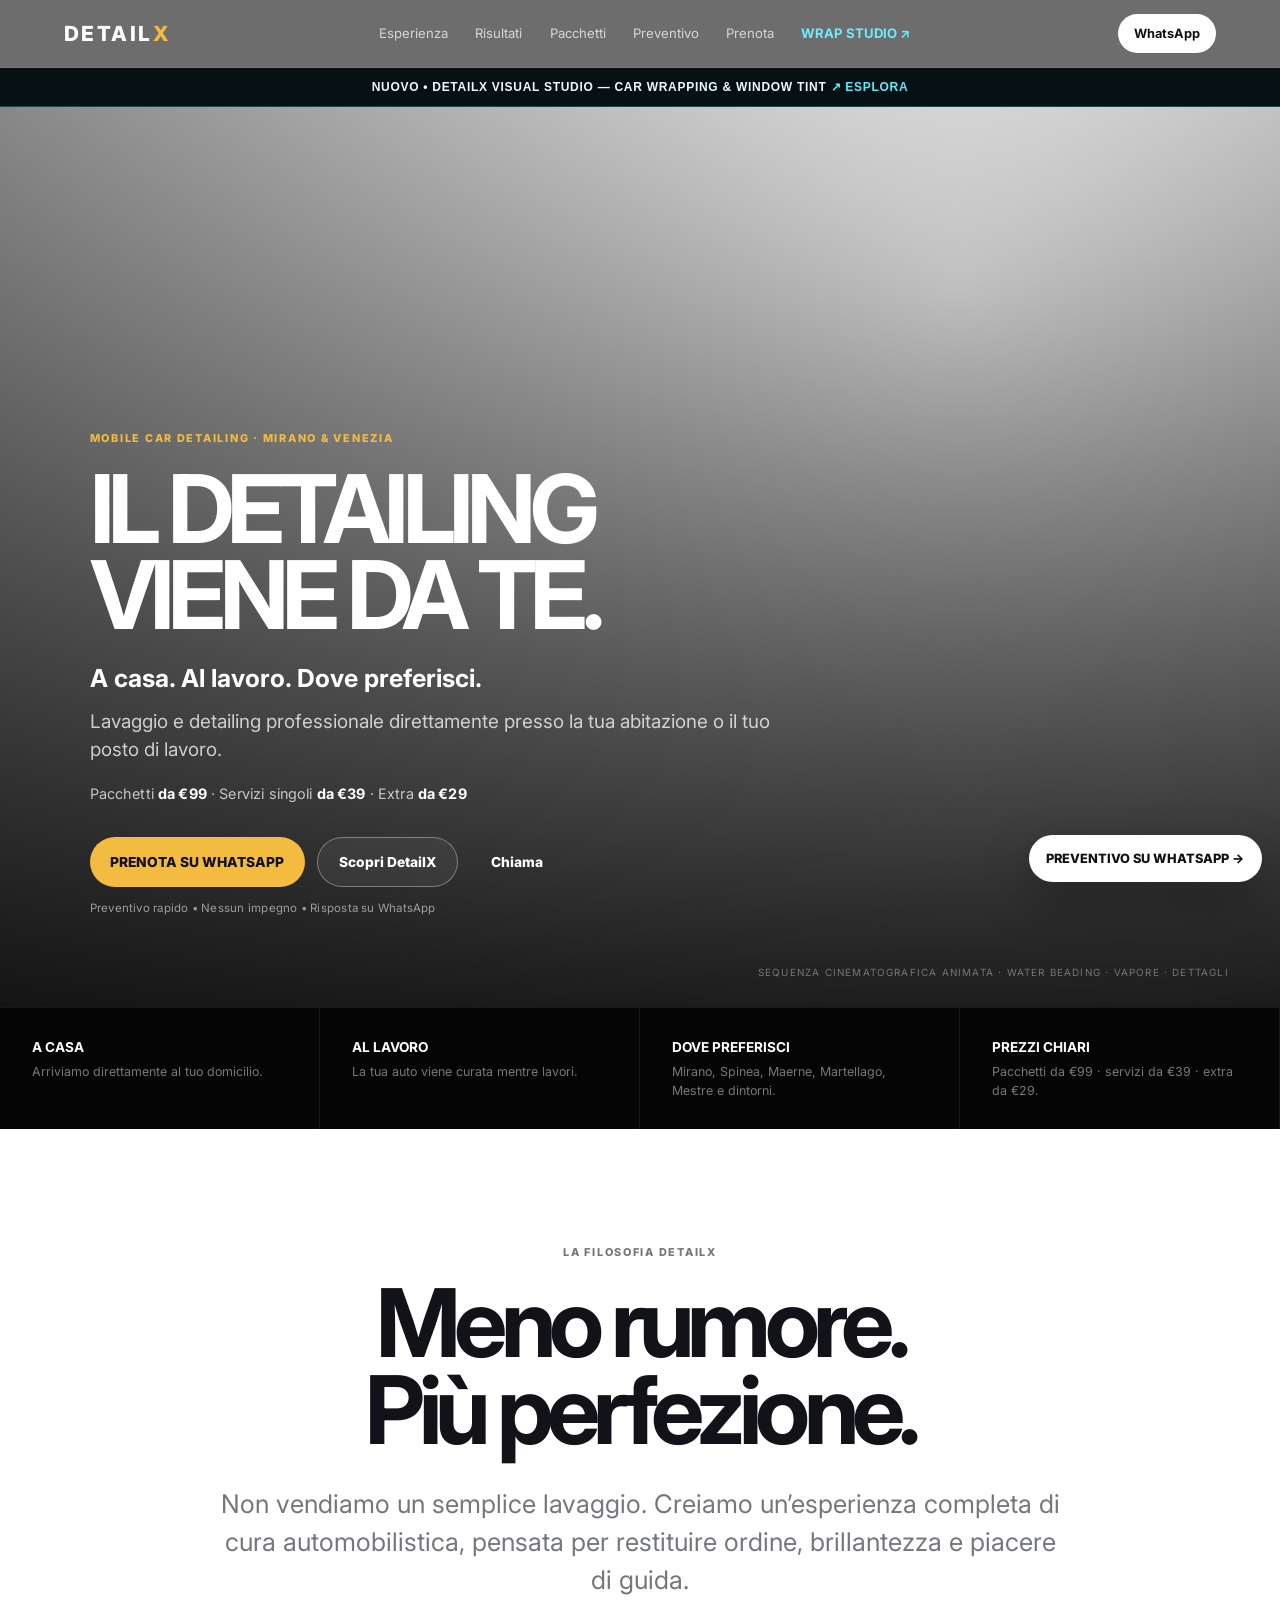
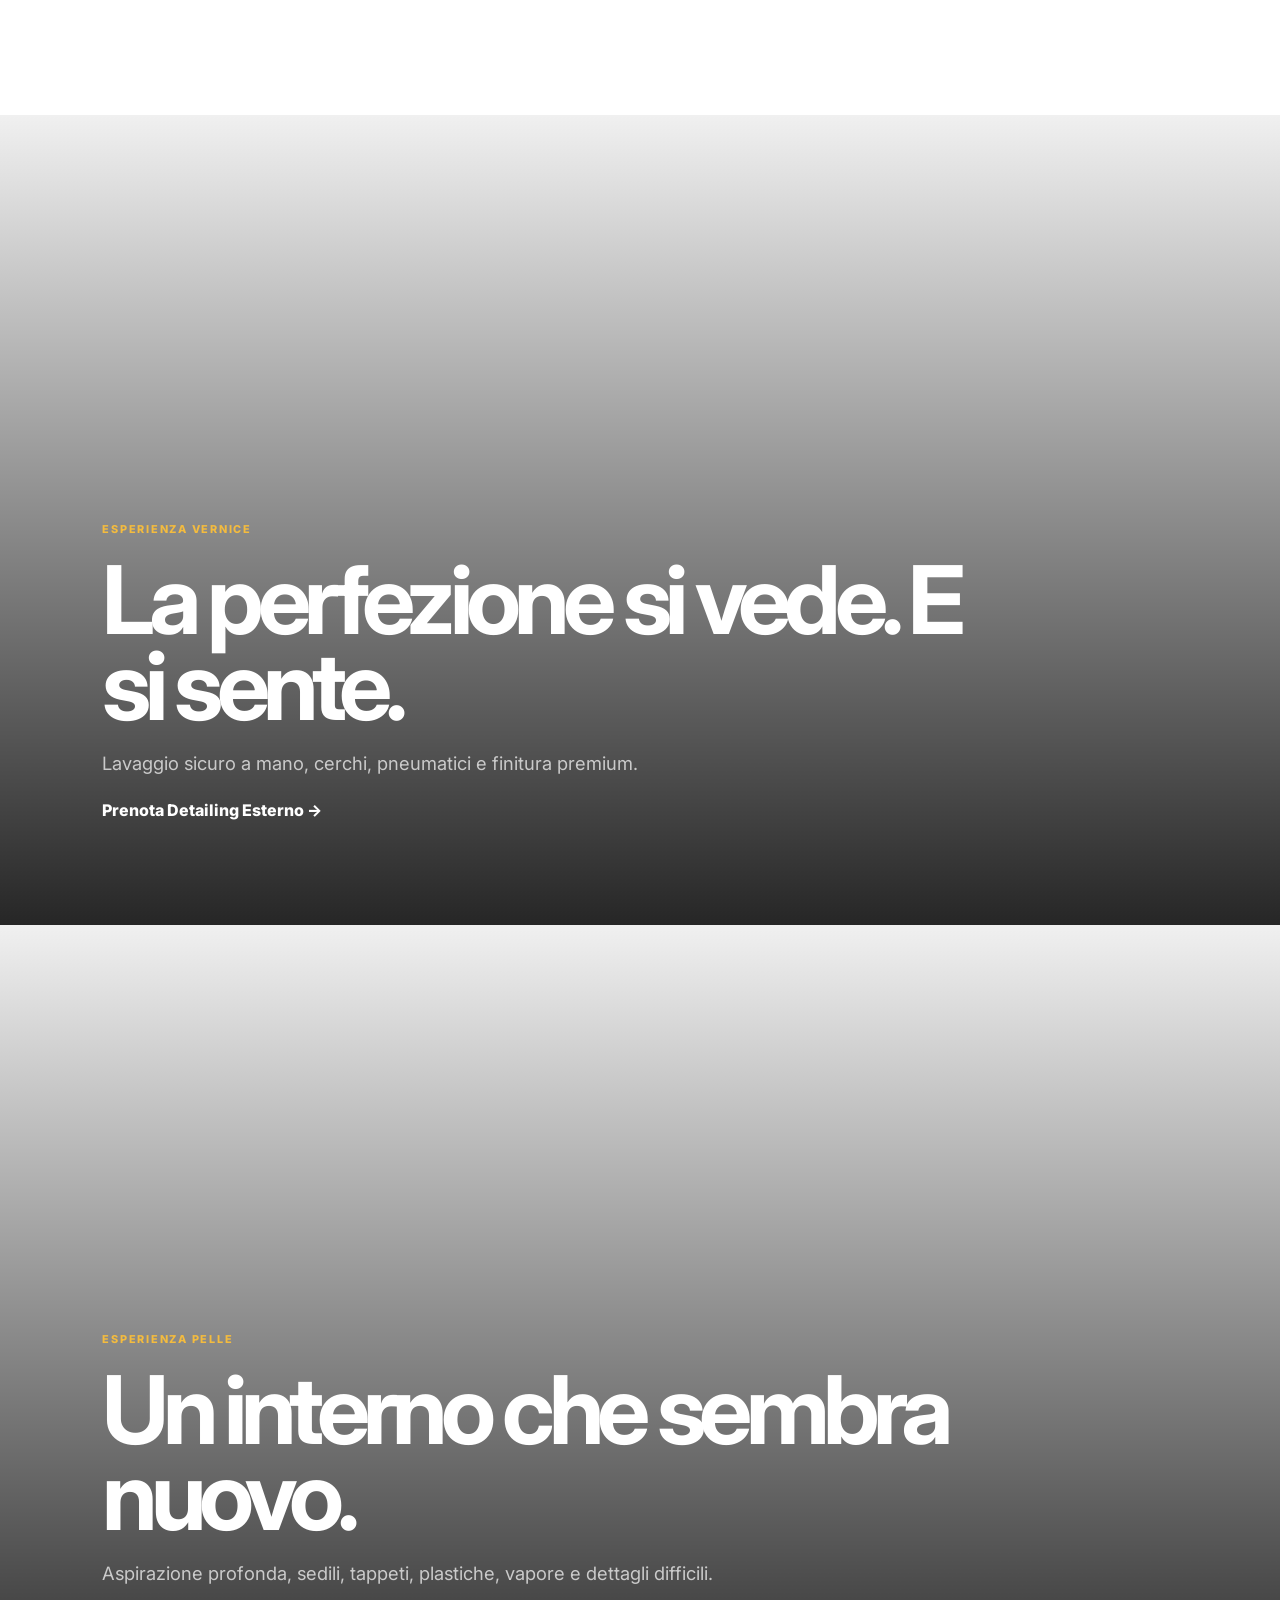
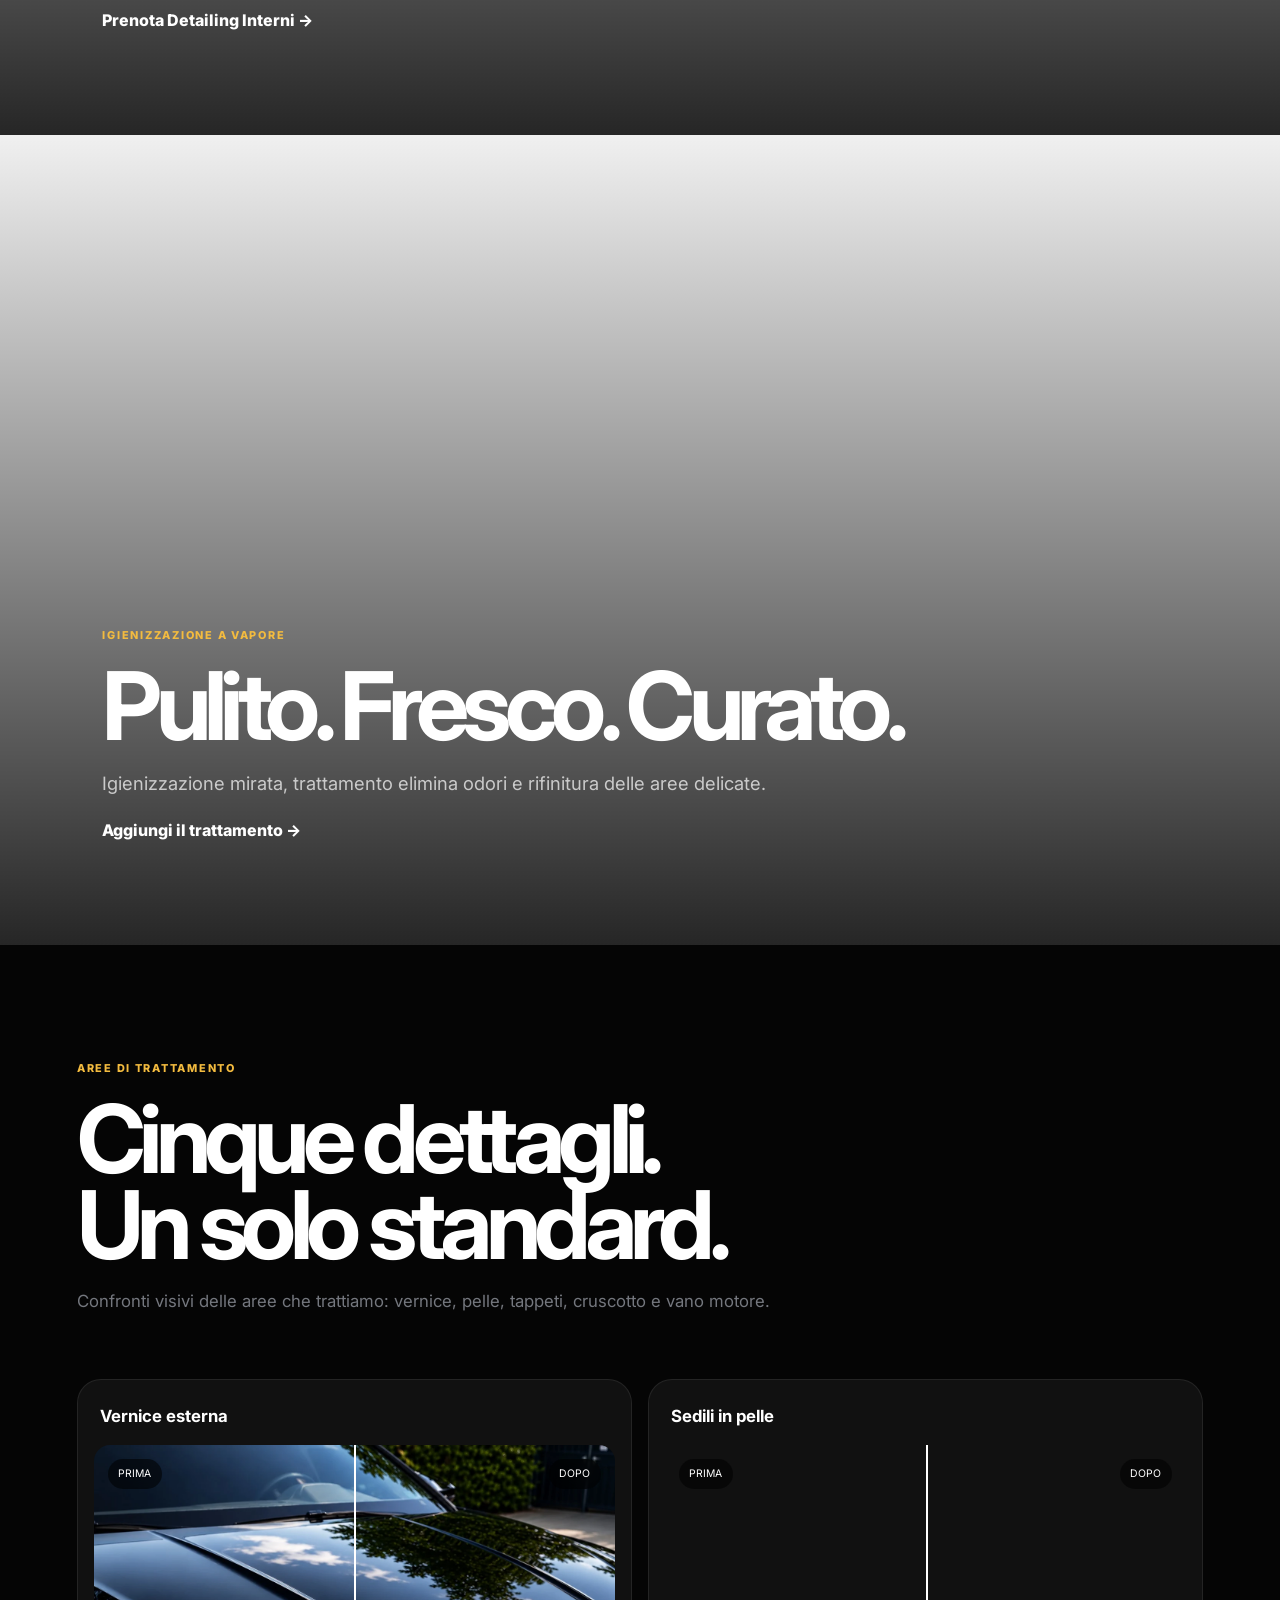
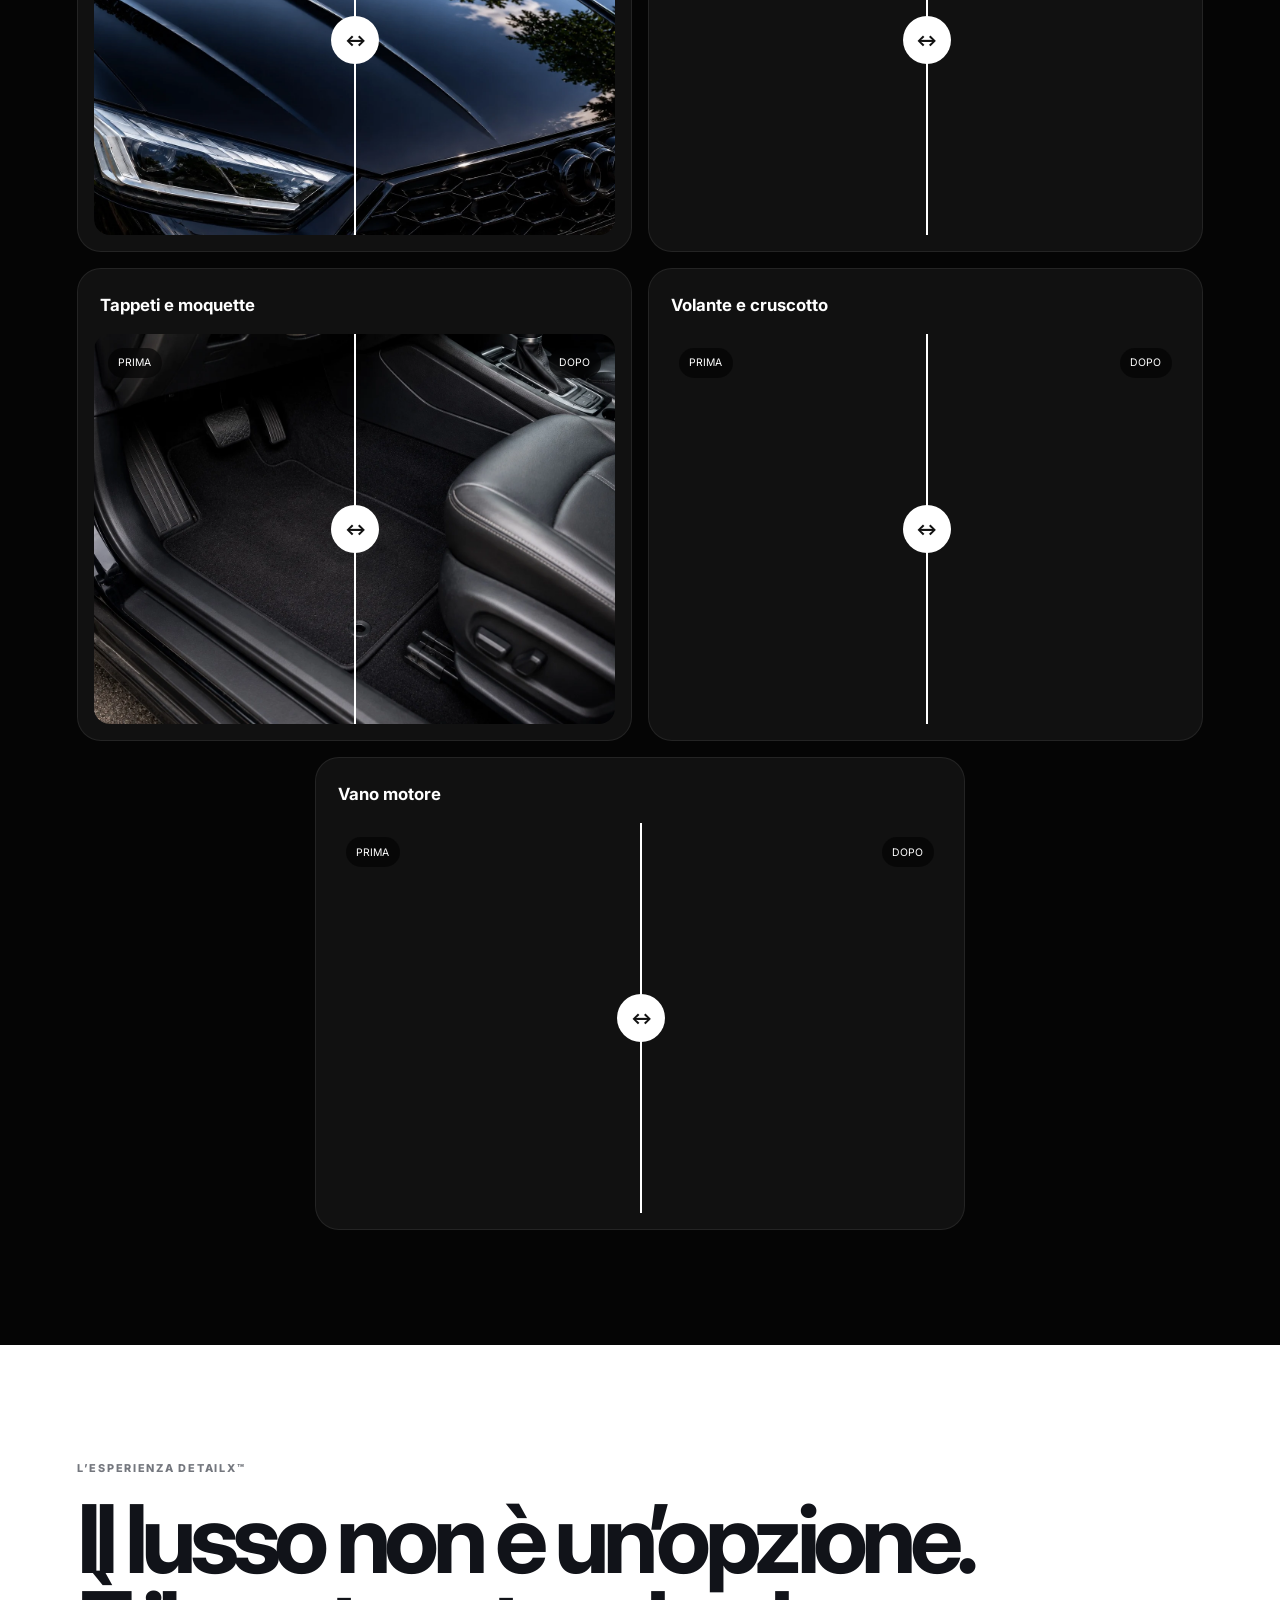
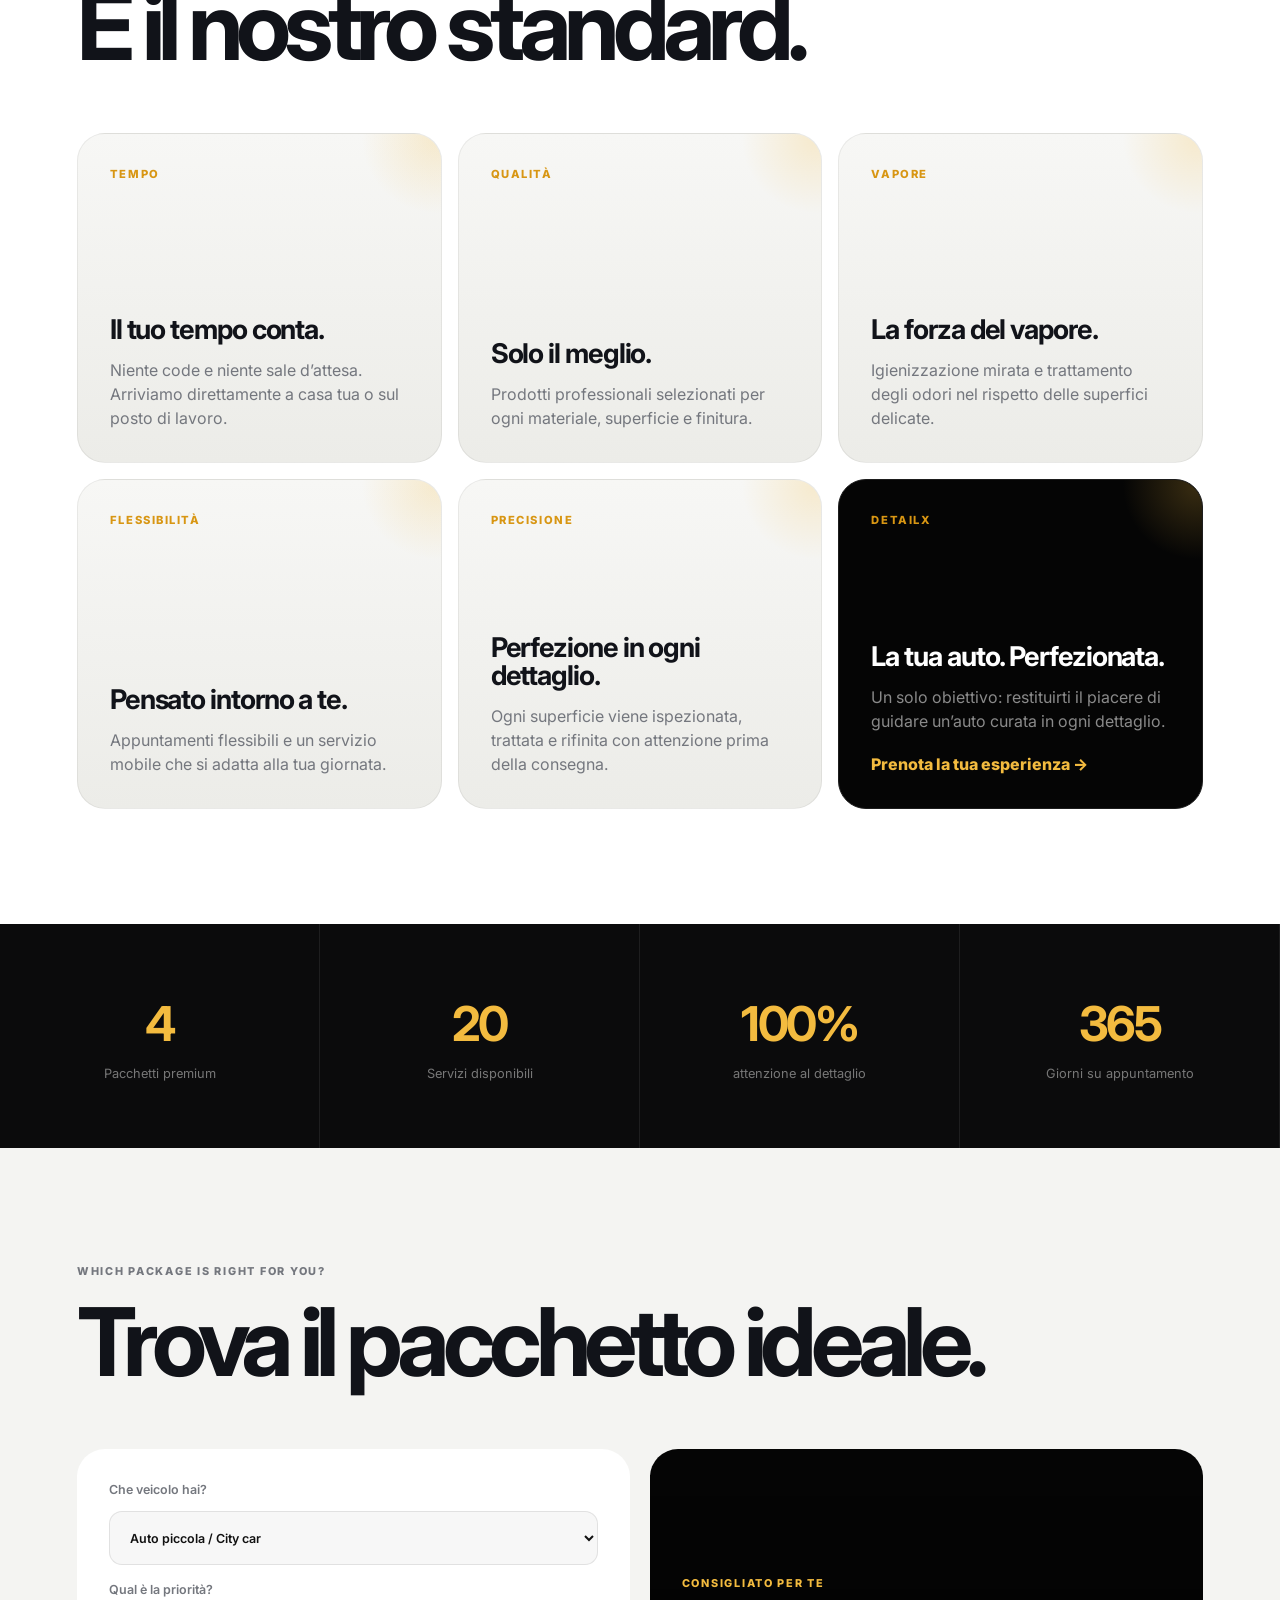
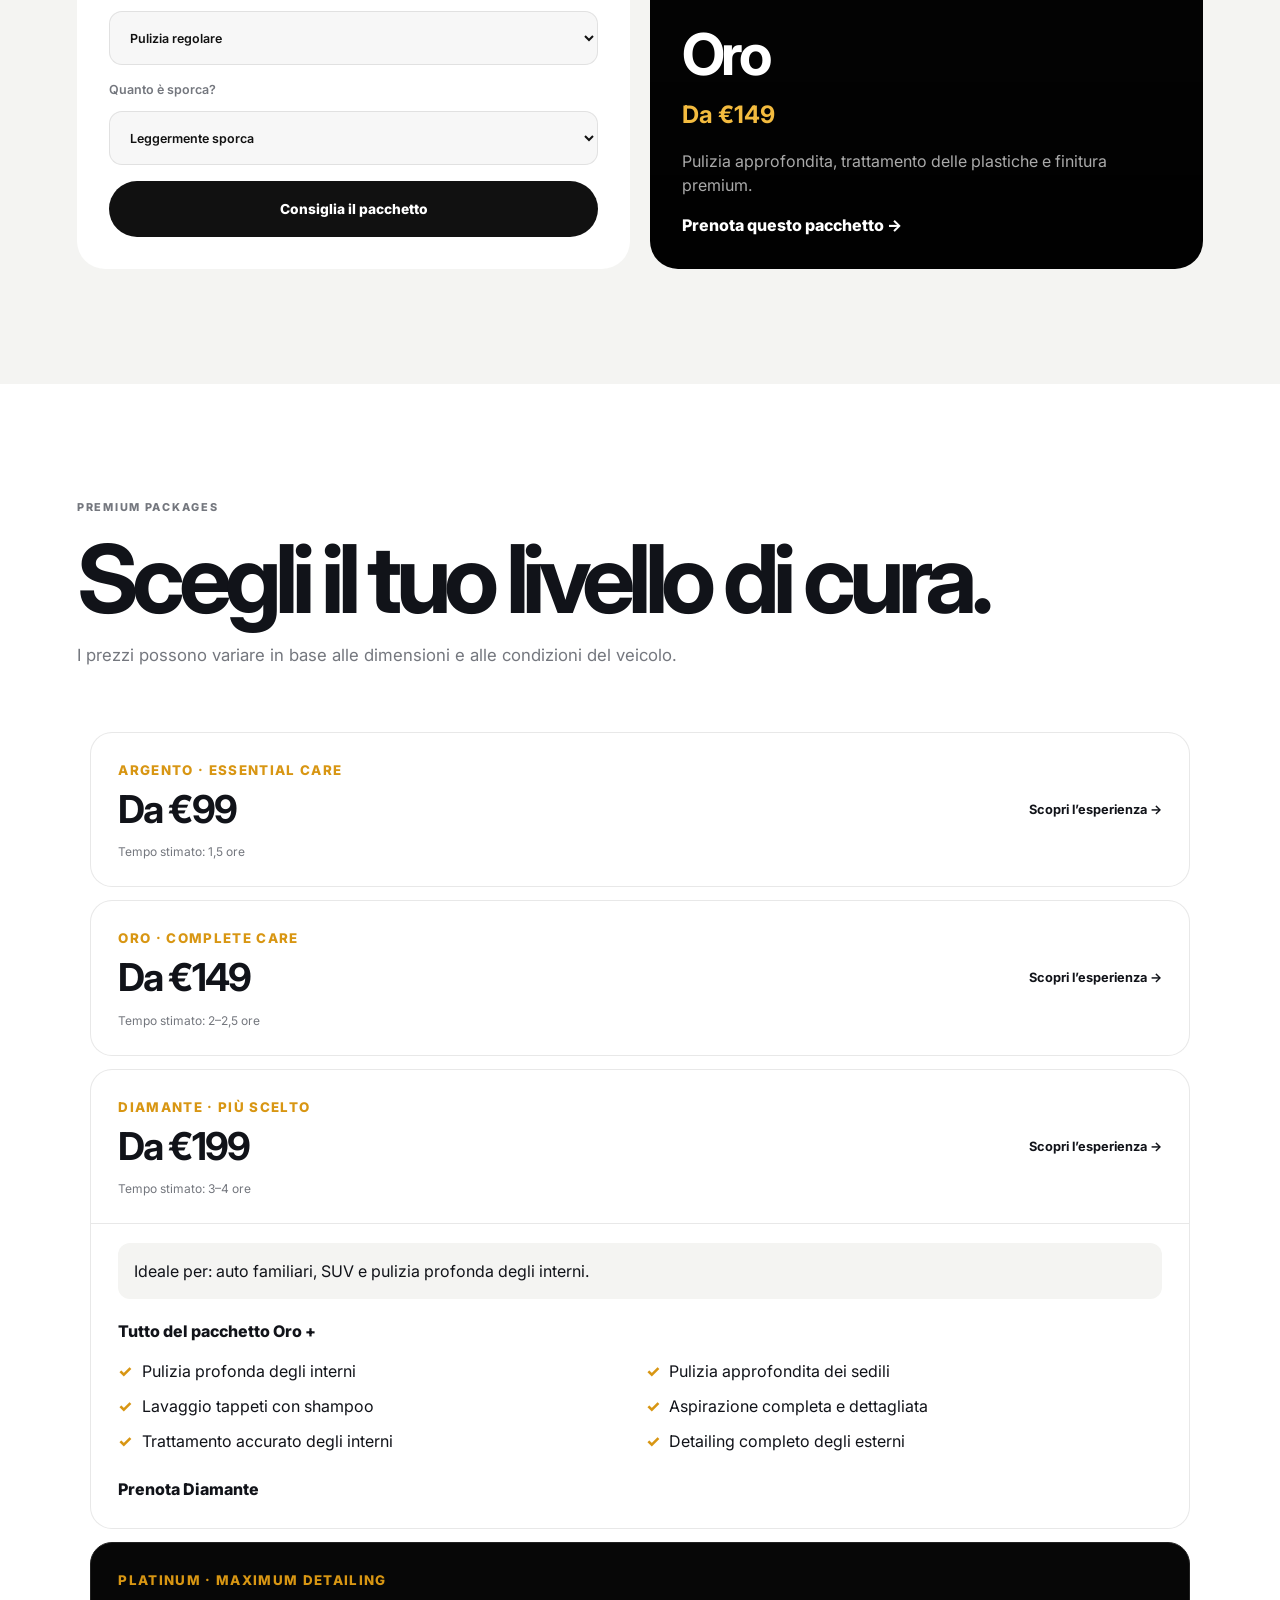
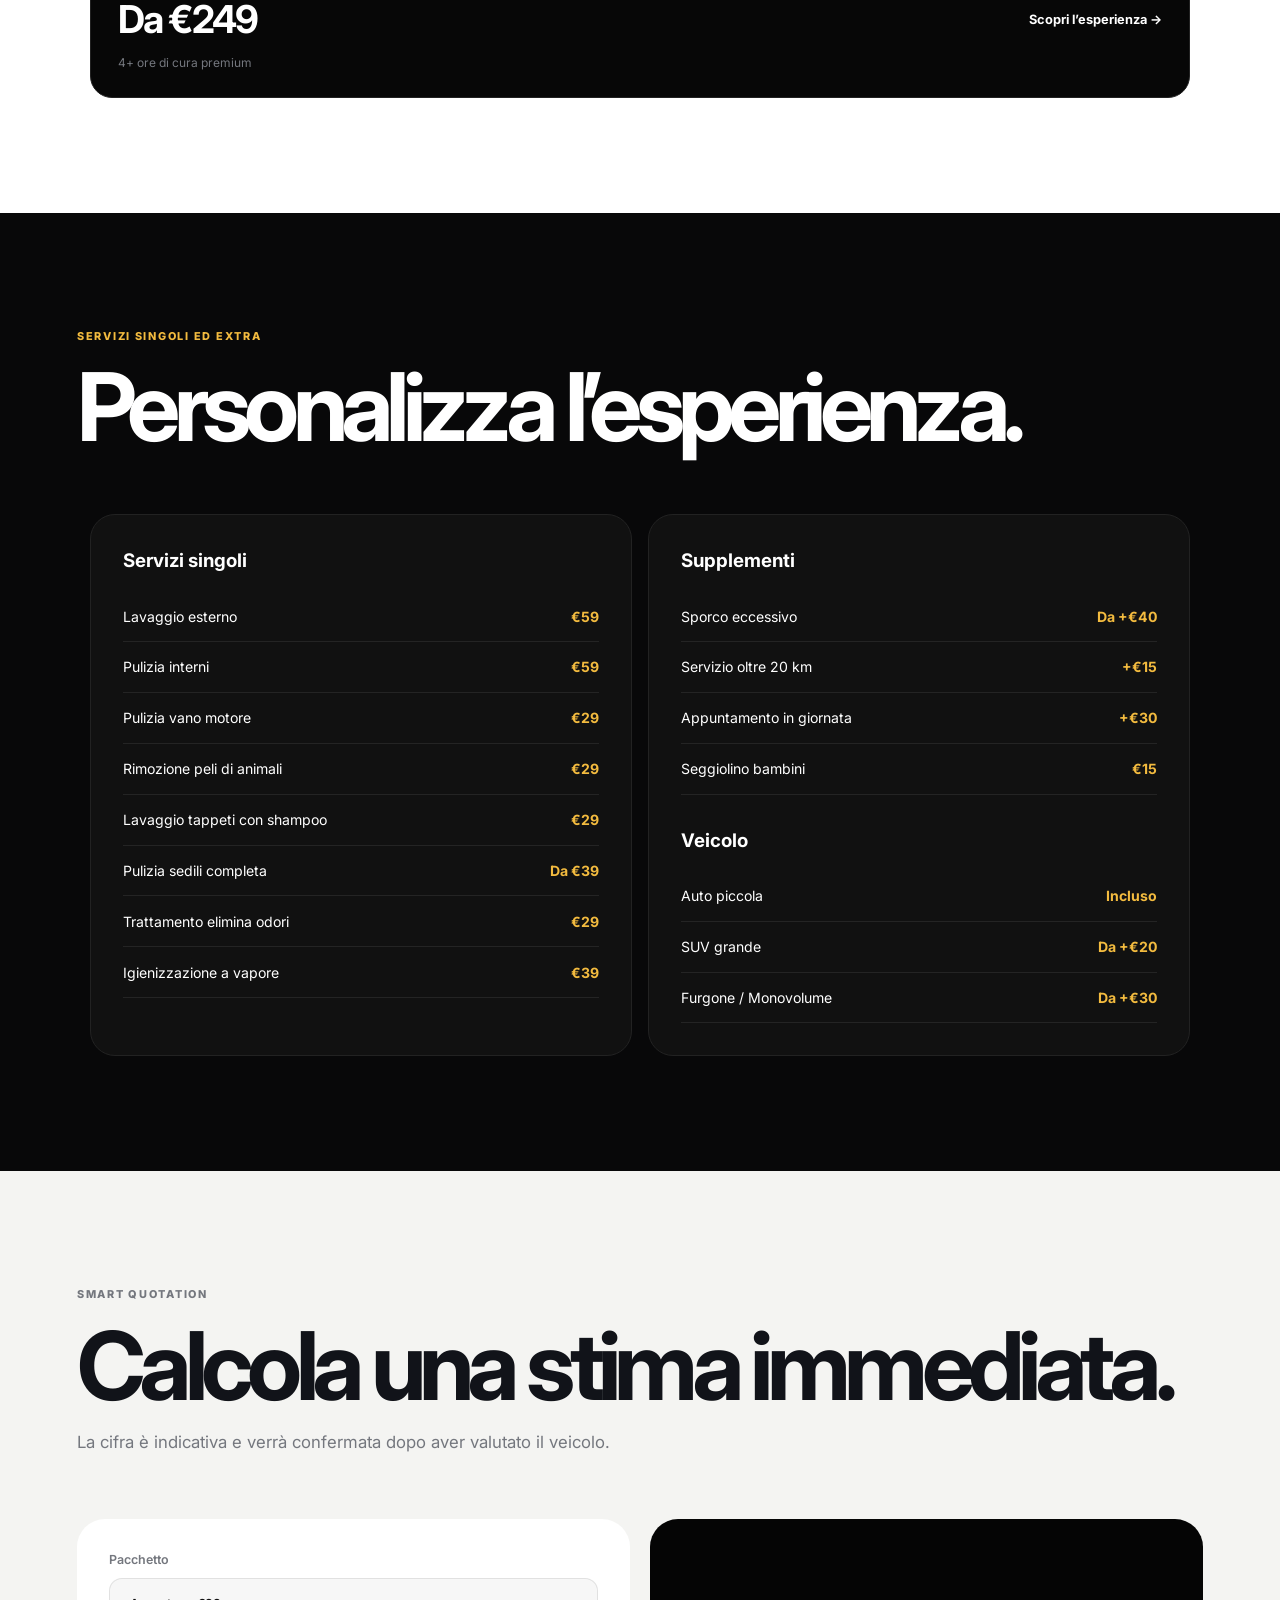
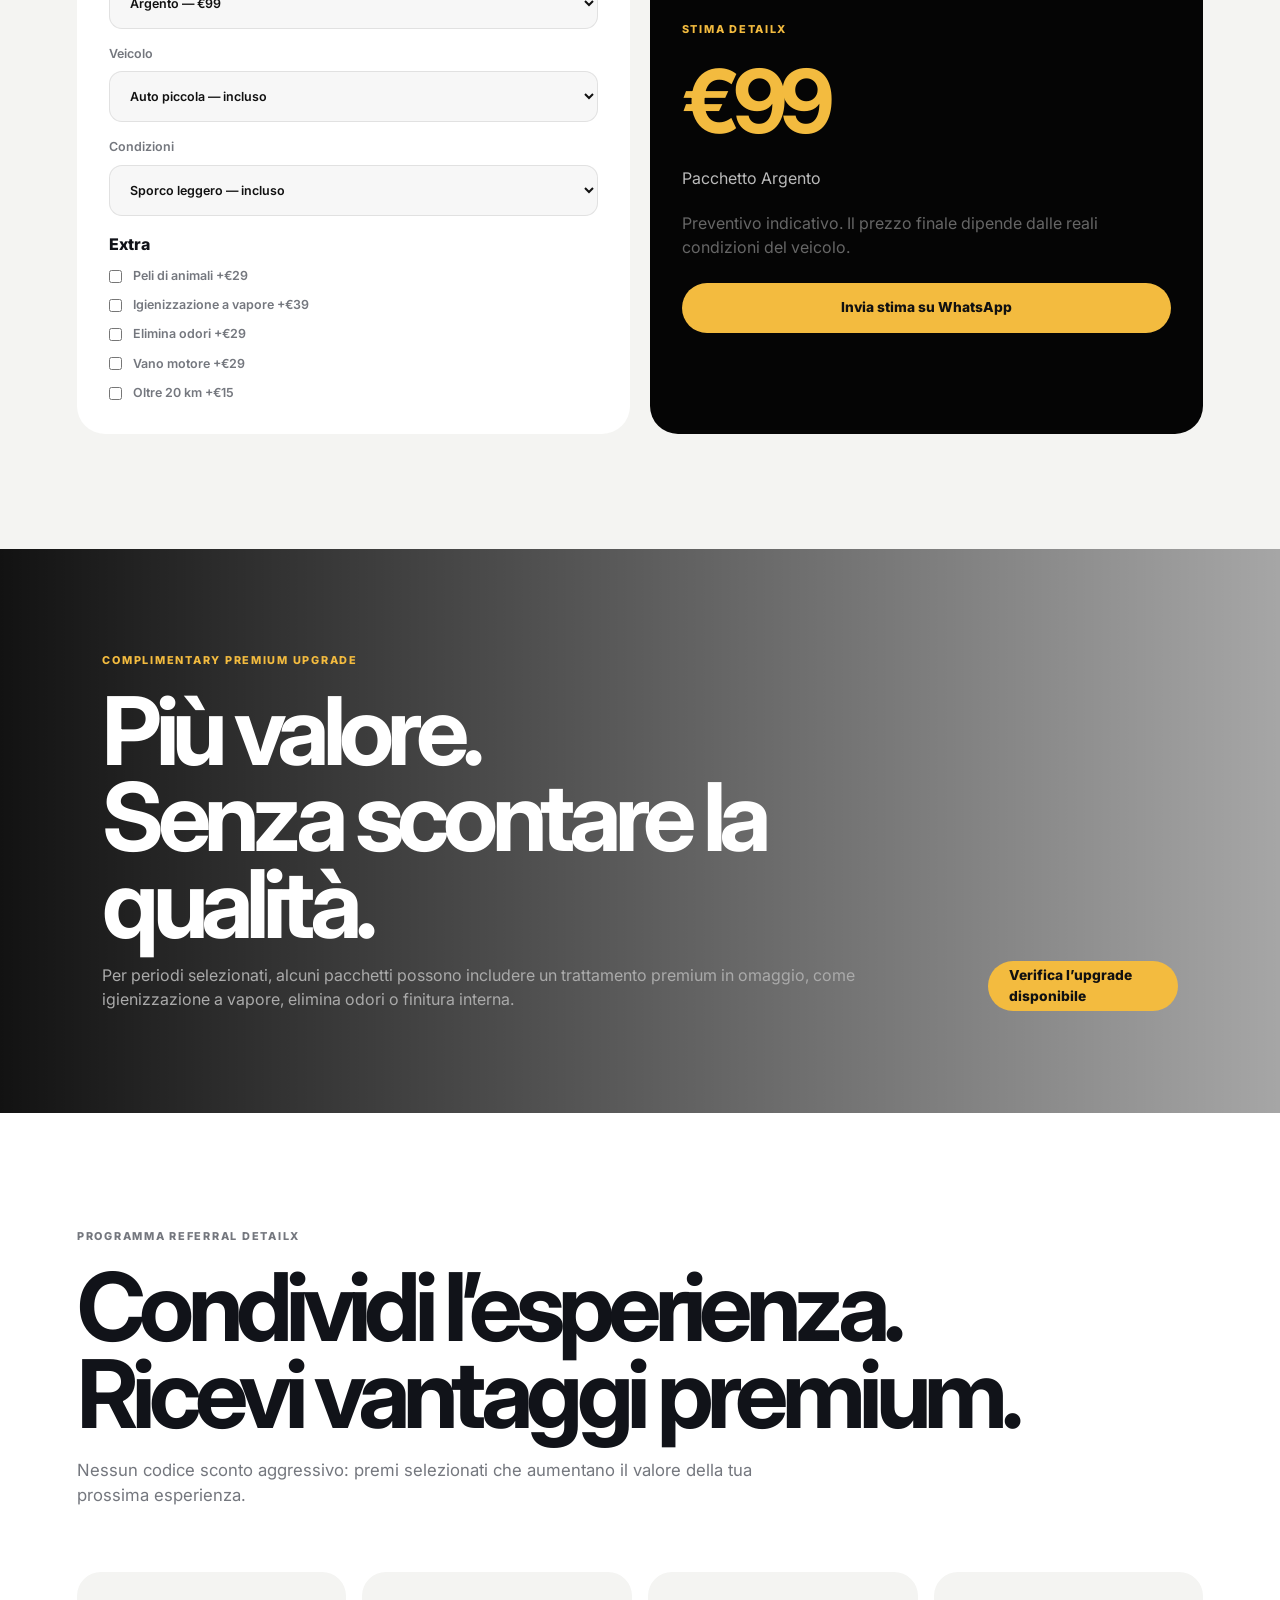
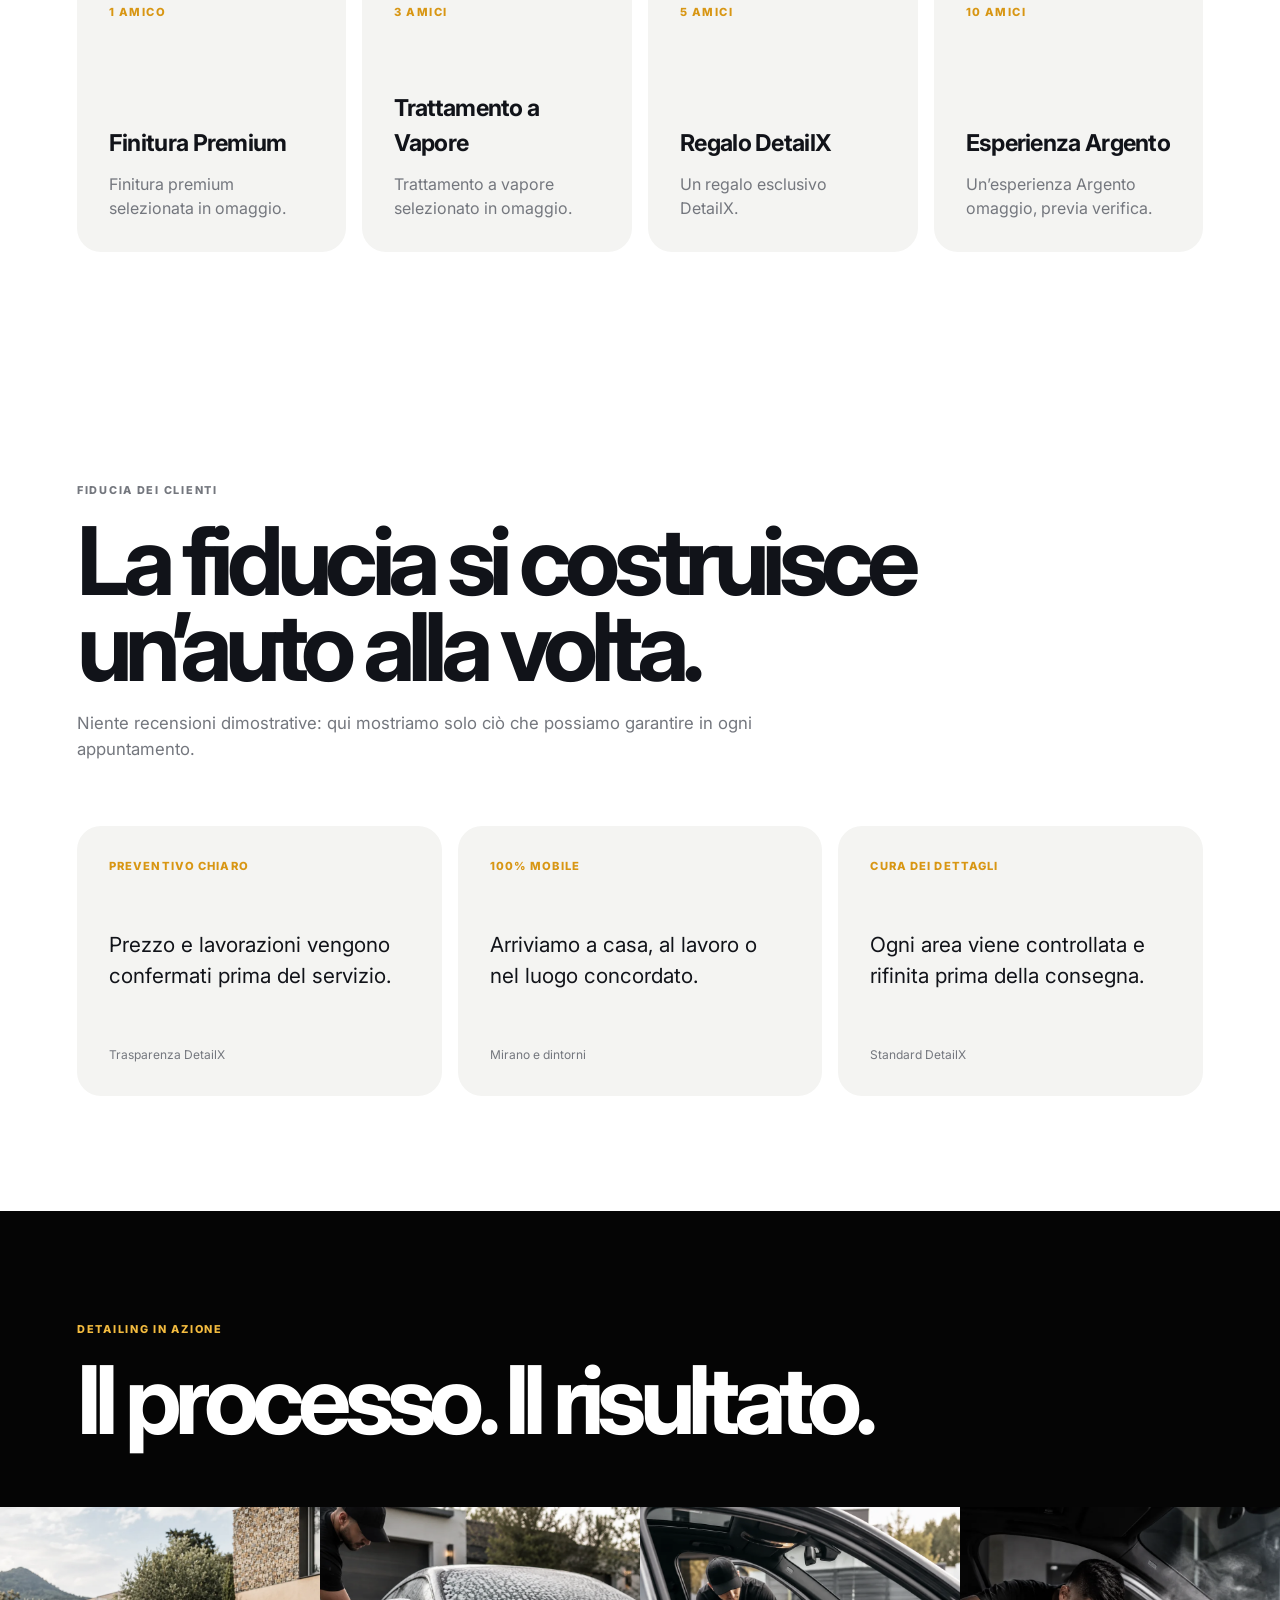
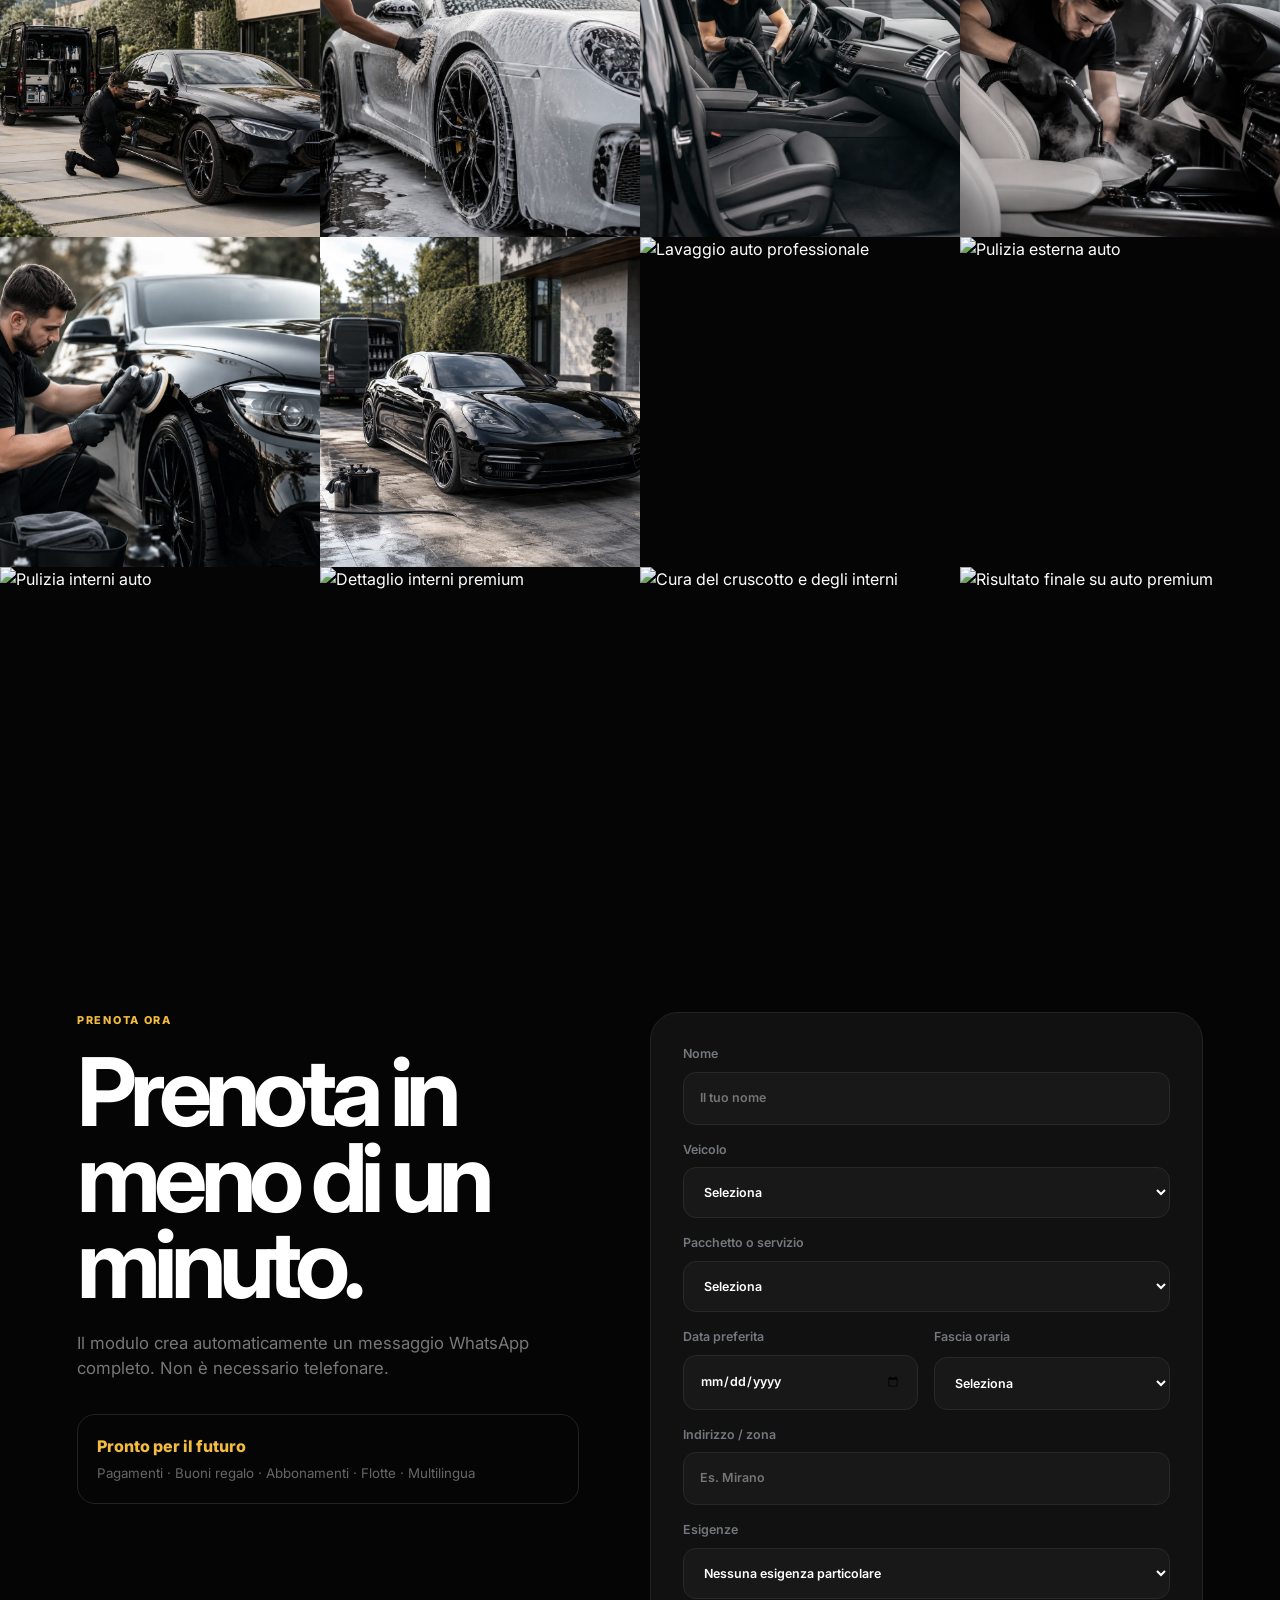
==== site/index.html @ 7f422afe "Import complete DetailX website" ====
<!DOCTYPE html>

<html lang="it">
<head>
<meta charset="utf-8"/>
<meta content="width=device-width,initial-scale=1" name="viewport"/>
<meta content="#050505" name="theme-color"/>
<title>Mobile Car Detailing a Domicilio Mirano e Venezia | DetailX</title>
<meta content="DetailX porta il car detailing direttamente a casa o al lavoro a Mirano, Spinea, Maerne, Martellago, Mestre e dintorni. Pacchetti da €99, servizi singoli da €39." name="description"/>
<meta content="index,follow,max-image-preview:large,max-snippet:-1,max-video-preview:-1" name="robots"/>
<link href="https://detailxitalia.com/" rel="canonical"/>
<meta content="it_IT" property="og:locale"/>
<meta content="website" property="og:type"/>
<meta content="DetailX Italia" property="og:site_name"/>
<meta content="DetailX | Il detailing viene da te" property="og:title"/>
<meta content="Mobile Car Detailing · Mirano &amp; Venezia. A casa. Al lavoro. Dove preferisci." property="og:description"/>
<meta content="https://detailxitalia.com/" property="og:url"/>
<meta content="summary_large_image" name="twitter:card"/>
<meta content="DetailX | Mobile Car Detailing Mirano e Venezia" name="twitter:title"/>
<meta content="Il detailing viene da te. Pacchetti da €99, servizi singoli da €39 ed extra da €29." name="twitter:description"/>
<link href="https://fonts.googleapis.com" rel="preconnect"/>
<link crossorigin="" href="https://fonts.gstatic.com" rel="preconnect"/>
<link href="https://fonts.googleapis.com/css2?family=Inter:wght@400;500;600;700;800&amp;display=swap" rel="stylesheet"/>
<link href="styles.css" rel="stylesheet"/>
<meta content="original-layout-mobile-seo-final" name="detailx-version"/>
<script type="application/ld+json">{"@context":"https://schema.org","@graph":[{"@type":"Organization","@id":"https://detailxitalia.com/#organization","name":"DetailX","url":"https://detailxitalia.com/","telephone":"+39 389 856 3081","description":"Servizio premium di mobile car detailing e lavaggio auto a domicilio a Mirano, Venezia e comuni vicini.","areaServed":[{"@type":"City","name":"Mirano"},{"@type":"City","name":"Spinea"},{"@type":"Place","name":"Maerne"},{"@type":"City","name":"Martellago"},{"@type":"City","name":"Mestre"},{"@type":"AdministrativeArea","name":"Venezia"}],"contactPoint":[{"@type":"ContactPoint","telephone":"+39 389 856 3081","contactType":"customer service","availableLanguage":["it","en"]}],"sameAs":["https://www.instagram.com/detailxitalia/","https://www.tiktok.com/@detailx.italia","https://www.facebook.com/share/1LKJfp5s67/"]},{"@type":"WebSite","@id":"https://detailxitalia.com/#website","url":"https://detailxitalia.com/","name":"DetailX","publisher":{"@id":"https://detailxitalia.com/#organization"},"inLanguage":"it-IT"},{"@type":"WebPage","@id":"https://detailxitalia.com/#webpage","url":"https://detailxitalia.com/","name":"Mobile Car Detailing a Domicilio Mirano e Venezia | DetailX","description":"DetailX porta il car detailing direttamente a casa o al lavoro a Mirano, Spinea, Maerne, Martellago, Mestre e dintorni. Pacchetti da €99, servizi singoli da €39.","isPartOf":{"@id":"https://detailxitalia.com/#website"},"about":{"@id":"https://detailxitalia.com/#organization"},"inLanguage":"it-IT"},{"@type":"Service","@id":"https://detailxitalia.com/#mobile-detailing","name":"Mobile Car Detailing a domicilio","serviceType":"Car detailing e lavaggio auto a domicilio","provider":{"@id":"https://detailxitalia.com/#organization"},"areaServed":[{"@type":"City","name":"Mirano"},{"@type":"City","name":"Spinea"},{"@type":"Place","name":"Maerne"},{"@type":"City","name":"Martellago"},{"@type":"City","name":"Mestre"},{"@type":"AdministrativeArea","name":"Venezia"}],"hasOfferCatalog":{"@type":"OfferCatalog","name":"Pacchetti DetailX","itemListElement":[{"@type":"Offer","name":"Argento","price":"99","priceCurrency":"EUR","description":"Prezzo di partenza · Essential Care"},{"@type":"Offer","name":"Oro","price":"149","priceCurrency":"EUR","description":"Prezzo di partenza · Complete Care"},{"@type":"Offer","name":"Diamante","price":"199","priceCurrency":"EUR","description":"Prezzo di partenza · Più scelto"},{"@type":"Offer","name":"Platinum","price":"249","priceCurrency":"EUR","description":"Prezzo di partenza · Maximum Detailing"}]}}]}</script><link href="/site.webmanifest" rel="manifest"/></head>
<body>
<header class="nav" id="nav">
<a class="brand" href="#home">DETAIL<span>X</span></a>
<nav>
<a href="#experience">Esperienza</a>
<a href="#before-after">Risultati</a>
<a href="#packages">Pacchetti</a>
<a href="#quote">Preventivo</a>
<a href="#booking">Prenota</a>
<a href="/car-wrapping/" style="color:#6cecff;font-weight:700">WRAP STUDIO ↗</a>
</nav>
<a class="nav-button" data-track="whatsapp_link" href="https://wa.me/393898563081?text=Ciao%20DetailX%2C%20vorrei%20un%20preventivo%20per%20il%20detailing%20a%20domicilio.%20La%20mia%20auto%20%C3%A8%20___%20e%20mi%20trovo%20a%20___." rel="noopener" target="_blank">WhatsApp</a>
</header>
<div class="wrap-site-banner" style="position:relative;z-index:4;margin-top:68px;text-align:center;background:#071114;border-bottom:1px solid rgba(93,234,255,.25);color:#eafcfe;padding:10px 12px;font:600 12px/1.5 Arial,sans-serif;letter-spacing:.06em"><a href="/car-wrapping/" style="color:inherit;text-decoration:none">NUOVO • DETAILX VISUAL STUDIO — CAR WRAPPING &amp; WINDOW TINT <span style="color:#5deaff">↗ ESPLORA</span></a></div>

<a class="wa-float" data-track="whatsapp_sticky" href="https://wa.me/393898563081?text=Ciao%20DetailX%2C%20vorrei%20un%20preventivo%20per%20il%20detailing%20a%20domicilio.%20La%20mia%20auto%20%C3%A8%20___%20e%20mi%20trovo%20a%20___." rel="noopener" target="_blank">PREVENTIVO SU WHATSAPP →</a>
<main>
<section class="hero" id="home">
<div class="cinematic">
<div class="cinema-shot shot-1"></div>
<div class="cinema-shot shot-2"></div>
<div class="cinema-shot shot-3"></div>
<div class="cinema-shot shot-4"></div>
<div class="steam"></div>
<div class="droplets"></div>
</div>
<div class="hero-shade"></div>
<div class="hero-content reveal"><p class="eyebrow gold">MOBILE CAR DETAILING · MIRANO &amp; VENEZIA</p><h1>IL DETAILING<br/>VIENE DA TE.</h1><p class="hero-mobile-promise">A casa. Al lavoro. Dove preferisci.</p><p class="hero-description">Lavaggio e detailing professionale direttamente presso la tua abitazione o il tuo posto di lavoro.</p><p class="hero-price-line">Pacchetti <strong>da €99</strong> · Servizi singoli <strong>da €39</strong> · Extra <strong>da €29</strong></p><div class="actions"><a class="button gold-button" data-track="whatsapp_hero" href="https://wa.me/393898563081?text=Ciao%20DetailX%2C%20vorrei%20un%20preventivo%20per%20il%20detailing%20a%20domicilio.%20La%20mia%20auto%20%C3%A8%20___%20e%20mi%20trovo%20a%20___." rel="noopener" target="_blank">PRENOTA SU WHATSAPP</a><a class="button glass-button" href="#experience">Scopri DetailX</a><a class="button text-button" data-track="phone_hero" href="tel:+393898563081">Chiama</a></div><p class="hero-micro">Preventivo rapido • Nessun impegno • Risposta su WhatsApp</p></div>
<div class="hero-caption">Sequenza cinematografica animata · water beading · vapore · dettagli</div>
</section>
<section class="trust-strip"><div><b>A CASA</b><span>Arriviamo direttamente al tuo domicilio.</span></div><div><b>AL LAVORO</b><span>La tua auto viene curata mentre lavori.</span></div><div><b>DOVE PREFERISCI</b><span>Mirano, Spinea, Maerne, Martellago, Mestre e dintorni.</span></div><div><b>PREZZI CHIARI</b><span>Pacchetti da €99 · servizi da €39 · extra da €29.</span></div></section>
<section class="statement section">
<div class="narrow reveal">
<p class="eyebrow muted">La filosofia DetailX</p>
<h2>Meno rumore.<br/>Più perfezione.</h2>
<p class="lead">Non vendiamo un semplice lavaggio. Creiamo un’esperienza completa di cura automobilistica, pensata per restituire ordine, brillantezza e piacere di guida.</p>
</div>
</section>
<section class="experience" id="experience">
<article class="experience-panel exp-black reveal">
<div class="panel-copy">
<p class="eyebrow gold">Esperienza Vernice</p>
<h2>La perfezione si vede. E si sente.</h2>
<p>Lavaggio sicuro a mano, cerchi, pneumatici e finitura premium.</p>
<a aria-label="Prenota Detailing Esterno →" href="#booking">Prenota Detailing Esterno →</a>
</div>
</article>
<article class="experience-panel exp-leather reveal">
<div class="panel-copy">
<p class="eyebrow gold">Esperienza Pelle</p>
<h2>Un interno che sembra nuovo.</h2>
<p>Aspirazione profonda, sedili, tappeti, plastiche, vapore e dettagli difficili.</p>
<a aria-label="Prenota Detailing Interni →" href="#booking">Prenota Detailing Interni →</a>
</div>
</article>
<article class="experience-panel exp-steam reveal">
<div class="panel-copy">
<p class="eyebrow gold">Igienizzazione a Vapore</p>
<h2>Pulito. Fresco. Curato.</h2>
<p>Igienizzazione mirata, trattamento elimina odori e rifinitura delle aree delicate.</p>
<a aria-label="Aggiungi il trattamento →" href="#booking">Aggiungi il trattamento →</a>
</div>
</article>
</section>
<section class="section dark-section" id="before-after">
<div class="section-head reveal">
<p class="eyebrow gold">Aree di trattamento</p>
<h2>Cinque dettagli.<br/>Un solo standard.</h2>
<p>Confronti visivi delle aree che trattiamo: vernice, pelle, tappeti, cruscotto e vano motore.</p>
</div>
<div class="compare-grid">
<div class="compare-card reveal" data-compare="">
<h3>Vernice esterna</h3>
<div class="compare">
<img alt="Esempio di finitura della vernice auto" decoding="async" loading="lazy" src="images/paint-after.webp"/>
<div class="compare-after"><img alt="Esempio di vernice auto prima del trattamento" decoding="async" loading="lazy" src="images/paint-before.webp"/></div>
<input aria-label="Confronto vernice" max="100" min="0" type="range" value="50"/>
<i class="divider"></i><span class="before-tag">Prima</span><span class="after-tag">Dopo</span>
</div>
</div>
<div class="compare-card reveal" data-compare="">
<h3>Sedili in pelle</h3>
<div class="compare">
<img alt="Esempio di sedile in pelle rifinito" decoding="async" loading="lazy" src="images/leather-after.webp"/>
<div class="compare-after"><img alt="Esempio di sedile in pelle prima della pulizia" decoding="async" loading="lazy" src="images/leather-before.webp"/></div>
<input aria-label="Confronto sedili" max="100" min="0" type="range" value="55"/>
<i class="divider"></i><span class="before-tag">Prima</span><span class="after-tag">Dopo</span>
</div>
</div>
<div class="compare-card reveal" data-compare="">
<h3>Tappeti e moquette</h3>
<div class="compare">
<img alt="Esempio di tappeto auto pulito" decoding="async" loading="lazy" src="images/carpet-after.webp"/>
<div class="compare-after"><img alt="Esempio di tappeto auto prima della pulizia" decoding="async" loading="lazy" src="images/carpet-before.webp"/></div>
<input aria-label="Confronto tappeti" max="100" min="0" type="range" value="48"/>
<i class="divider"></i><span class="before-tag">Prima</span><span class="after-tag">Dopo</span>
</div>
</div>
<div class="compare-card reveal" data-compare="">
<h3>Volante e cruscotto</h3>
<div class="compare">
<img alt="Esempio di cruscotto auto rifinito" decoding="async" loading="lazy" src="images/dashboard-after.webp"/>
<div class="compare-after"><img alt="Esempio di cruscotto auto prima della pulizia" decoding="async" loading="lazy" src="images/dashboard-before.webp"/></div>
<input aria-label="Confronto cruscotto" max="100" min="0" type="range" value="53"/>
<i class="divider"></i><span class="before-tag">Prima</span><span class="after-tag">Dopo</span>
</div>
</div>
<div class="compare-card reveal" data-compare="">
<h3>Vano motore</h3>
<div class="compare">
<img alt="Esempio di vano motore pulito" decoding="async" loading="lazy" src="images/engine-after.webp"/>
<div class="compare-after"><img alt="Esempio di vano motore prima della pulizia" decoding="async" loading="lazy" src="images/engine-before.webp"/></div>
<input aria-label="Confronto motore" max="100" min="0" type="range" value="50"/>
<i class="divider"></i><span class="before-tag">Prima</span><span class="after-tag">Dopo</span>
</div>
</div>
</div>
</section>
<section class="section experience-standard-section">
<div class="section-head reveal">
<p class="eyebrow muted">L’Esperienza DetailX™</p>
<h2>Il lusso non è un’opzione.<br/>È il nostro standard.</h2>
</div>
<div class="experience-standard-grid">
<article class="experience-standard-card reveal">
<span>Tempo</span>
<h3>Il tuo tempo conta.</h3>
<p>Niente code e niente sale d’attesa. Arriviamo direttamente a casa tua o sul posto di lavoro.</p>
</article>
<article class="experience-standard-card reveal">
<span>Qualità</span>
<h3>Solo il meglio.</h3>
<p>Prodotti professionali selezionati per ogni materiale, superficie e finitura.</p>
</article>
<article class="experience-standard-card reveal">
<span>Vapore</span>
<h3>La forza del vapore.</h3>
<p>Igienizzazione mirata e trattamento degli odori nel rispetto delle superfici delicate.</p>
</article>
<article class="experience-standard-card reveal">
<span>Flessibilità</span>
<h3>Pensato intorno a te.</h3>
<p>Appuntamenti flessibili e un servizio mobile che si adatta alla tua giornata.</p>
</article>
<article class="experience-standard-card reveal">
<span>Precisione</span>
<h3>Perfezione in ogni dettaglio.</h3>
<p>Ogni superficie viene ispezionata, trattata e rifinita con attenzione prima della consegna.</p>
</article>
<article class="experience-standard-card experience-standard-card-dark reveal">
<span>DetailX</span>
<h3>La tua auto. Perfezionata.</h3>
<p>Un solo obiettivo: restituirti il piacere di guidare un’auto curata in ogni dettaglio.</p>
<a href="#booking">Prenota la tua esperienza →</a>
</article>
</div>
</section>
<section class="stats">
<div><strong>4</strong><span>Pacchetti premium</span></div>
<div><strong>20</strong><span>Servizi disponibili</span></div>
<div><strong>100%</strong><span>attenzione al dettaglio</span></div>
<div><strong>365</strong><span>Giorni su appuntamento</span></div>
</section>
<section class="section recommendation" id="recommendation">
<div class="section-head reveal">
<p class="eyebrow muted">Which package is right for you?</p>
<h2>Trova il pacchetto ideale.</h2>
</div>
<div class="recommend-grid">
<form class="selector-card reveal" id="recommendForm">
<label>Che veicolo hai?
            <select id="recVehicle">
<option value="small">Auto piccola / City car</option>
<option value="sedan">Berlina / Coupé</option>
<option value="suv">SUV</option>
<option value="van">Furgone / Monovolume</option>
<option value="luxury">Veicolo premium / Luxury</option>
</select>
</label>
<label>Qual è la priorità?
            <select id="recNeed">
<option value="basic">Pulizia regolare</option>
<option value="deep">Pulizia profonda</option>
<option value="seats">Sedili e tappeti</option>
<option value="pets">Peli di animali / odori</option>
<option value="steam">Igienizzazione a vapore</option>
<option value="premium">Massima finitura</option>
</select>
</label>
<label>Quanto è sporca?
            <select id="recDirt">
<option value="light">Leggermente sporca</option>
<option value="medium">Sporco medio</option>
<option value="heavy">Molto sporca</option>
</select>
</label>
<button class="button black-button" type="submit">Consiglia il pacchetto</button>
</form>
<div class="recommend-result reveal" id="recommendResult">
<p class="eyebrow gold">Consigliato per te</p>
<h3>Oro</h3>
<strong>Da €149</strong>
<p>Pulizia approfondita, trattamento delle plastiche e finitura premium.</p>
<a href="#booking">Prenota questo pacchetto →</a>
</div>
</div>
</section>
<section class="section packages-section" id="packages">
<div class="section-head reveal">
<p class="eyebrow muted">Premium packages</p>
<h2>Scegli il tuo livello di cura.</h2>
<p>I prezzi possono variare in base alle dimensioni e alle condizioni del veicolo.</p>
</div>
<div class="package-list">
<details class="package reveal">
<summary><div><small>Argento · Essential Care</small><h3>Da €99</h3><span>Tempo stimato: 1,5 ore</span></div><b>Scopri l’esperienza →</b></summary>
<div class="package-body">
<p class="best-for">Ideale per: manutenzione regolare e veicoli con sporco leggero.</p>
<ul><li>Lavaggio esterno a mano</li><li>Pulizia cerchi</li><li>Trattamento pneumatici</li><li>Aspirazione interni</li><li>Pulizia cruscotto</li><li>Pulizia vetri interni ed esterni</li><li>Pulizia battute portiere</li><li>Pulizia tappetini</li></ul>
<a href="#booking">Prenota Argento</a>
</div>
</details>
<details class="package reveal">
<summary><div><small>Oro · Complete Care</small><h3>Da €149</h3><span>Tempo stimato: 2–2,5 ore</span></div><b>Scopri l’esperienza →</b></summary>
<div class="package-body">
<p class="best-for">Ideale per: pulizia più completa e finitura premium.</p>
<p class="includes">Tutto del pacchetto Argento +</p>
<ul><li>Pulizia approfondita degli interni</li><li>Rimozione insetti e residui</li><li>Trattamento delle plastiche</li><li>Pulizia delle bocchette dell’aria</li><li>Rifinitura delle zone difficili</li><li>Finitura premium degli esterni</li></ul>
<a href="#booking">Prenota Oro</a>
</div>
</details>
<details class="package reveal" open="">
<summary><div><small>Diamante · Più scelto</small><h3>Da €199</h3><span>Tempo stimato: 3–4 ore</span></div><b>Scopri l’esperienza →</b></summary>
<div class="package-body">
<p class="best-for">Ideale per: auto familiari, SUV e pulizia profonda degli interni.</p>
<p class="includes">Tutto del pacchetto Oro +</p>
<ul><li>Pulizia profonda degli interni</li><li>Pulizia approfondita dei sedili</li><li>Lavaggio tappeti con shampoo</li><li>Aspirazione completa e dettagliata</li><li>Trattamento accurato degli interni</li><li>Detailing completo degli esterni</li></ul>
<a href="#booking">Prenota Diamante</a>
</div>
</details>
<details class="package platinum-package reveal">
<summary><div><small>Platinum · Maximum Detailing</small><h3>Da €249</h3><span>4+ ore di cura premium</span></div><b>Scopri l’esperienza →</b></summary>
<div class="package-body">
<p class="best-for">Ideale per: veicoli molto sporchi, peli di animali, odori e massima finitura.</p>
<p class="includes">Tutto del pacchetto Diamante +</p>
<ul><li>Shampoo completo di sedili e tappeti</li><li>Rimozione peli di animali</li><li>Trattamento elimina odori</li><li>Igienizzazione a vapore</li><li>Pulizia dettagliata di ogni area</li><li>Finitura premium interna ed esterna</li></ul>
<a href="#booking">Prenota Platinum</a>
</div>
</details>
</div>
</section>
<section class="section extras-section">
<div class="section-head reveal">
<p class="eyebrow gold">Servizi singoli ed extra</p>
<h2>Personalizza l’esperienza.</h2>
</div>
<div class="extras-grid">
<div class="price-panel reveal">
<h3>Servizi singoli</h3>
<div><span>Lavaggio esterno</span><b>€59</b></div>
<div><span>Pulizia interni</span><b>€59</b></div>
<div><span>Pulizia vano motore</span><b>€29</b></div>
<div><span>Rimozione peli di animali</span><b>€29</b></div>
<div><span>Lavaggio tappeti con shampoo</span><b>€29</b></div>
<div><span>Pulizia sedili completa</span><b>Da €39</b></div>
<div><span>Trattamento elimina odori</span><b>€29</b></div>
<div><span>Igienizzazione a vapore</span><b>€39</b></div>
</div>
<div class="price-panel reveal">
<h3>Supplementi</h3>
<div><span>Sporco eccessivo</span><b>Da +€40</b></div>
<div><span>Servizio oltre 20 km</span><b>+€15</b></div>
<div><span>Appuntamento in giornata</span><b>+€30</b></div>
<div><span>Seggiolino bambini</span><b>€15</b></div>
<h3 class="sub-title">Veicolo</h3>
<div><span>Auto piccola</span><b>Incluso</b></div>
<div><span>SUV grande</span><b>Da +€20</b></div>
<div><span>Furgone / Monovolume</span><b>Da +€30</b></div>
</div>
</div>
</section>
<section class="section quote-section" id="quote">
<div class="section-head reveal">
<p class="eyebrow muted">Smart quotation</p>
<h2>Calcola una stima immediata.</h2>
<p>La cifra è indicativa e verrà confermata dopo aver valutato il veicolo.</p>
</div>
<div class="quote-grid">
<form class="quote-form reveal" id="quoteForm">
<label>Pacchetto
            <select id="qPackage"><option value="99">Argento — €99</option><option value="149">Oro — €149</option><option value="199">Diamante — €199</option><option value="249">Platinum — €249</option></select>
</label>
<label>Veicolo
            <select id="qVehicle"><option value="0">Auto piccola — incluso</option><option value="0">Berlina — incluso</option><option value="20">SUV grande — da +€20</option><option value="30">Furgone / Monovolume — da +€30</option></select>
</label>
<label>Condizioni
            <select id="qDirt"><option value="0">Sporco leggero — incluso</option><option value="0">Sporco medio — da valutare</option><option value="40">Sporco eccessivo — da +€40</option></select>
</label>
<fieldset>
<legend>Extra</legend>
<label class="check"><input data-label="Peli di animali" type="checkbox" value="29"/> Peli di animali +€29</label>
<label class="check"><input data-label="Vapore" type="checkbox" value="39"/> Igienizzazione a vapore +€39</label>
<label class="check"><input data-label="Elimina odori" type="checkbox" value="29"/> Elimina odori +€29</label>
<label class="check"><input data-label="Vano motore" type="checkbox" value="29"/> Vano motore +€29</label>
<label class="check"><input data-label="Oltre 20 km" type="checkbox" value="15"/> Oltre 20 km +€15</label>
</fieldset>
</form>
<div class="quote-result reveal">
<p class="eyebrow gold">Stima DetailX</p>
<strong id="quoteTotal">€99</strong>
<div id="quoteBreakdown">Pacchetto Argento</div>
<p>Preventivo indicativo. Il prezzo finale dipende dalle reali condizioni del veicolo.</p>
<button class="button gold-button" id="sendQuote">Invia stima su WhatsApp</button>
</div>
</div>
</section>
<section class="promo reveal">
<div>
<p class="eyebrow gold">Complimentary Premium Upgrade</p>
<h2>Più valore.<br/>Senza scontare la qualità.</h2>
<p>Per periodi selezionati, alcuni pacchetti possono includere un trattamento premium in omaggio, come igienizzazione a vapore, elimina odori o finitura interna.</p>
</div>
<a class="button gold-button" href="#booking">Verifica l’upgrade disponibile</a>
</section>
<section class="section referral-section">
<div class="section-head reveal">
<p class="eyebrow muted">Programma Referral DetailX</p>
<h2>Condividi l’esperienza.<br/>Ricevi vantaggi premium.</h2>
<p>Nessun codice sconto aggressivo: premi selezionati che aumentano il valore della tua prossima esperienza.</p>
</div>
<div class="referral-grid">
<article class="reveal"><span>1 amico</span><h3>Finitura Premium</h3><p>Finitura premium selezionata in omaggio.</p></article>
<article class="reveal"><span>3 amici</span><h3>Trattamento a Vapore</h3><p>Trattamento a vapore selezionato in omaggio.</p></article>
<article class="reveal"><span>5 amici</span><h3>Regalo DetailX</h3><p>Un regalo esclusivo DetailX.</p></article>
<article class="reveal"><span>10 amici</span><h3>Esperienza Argento</h3><p>Un’esperienza Argento omaggio, previa verifica.</p></article>
</div>
</section>
<section class="section reviews-section">
<div class="section-head reveal">
<p class="eyebrow muted">Fiducia dei clienti</p>
<h2>La fiducia si costruisce<br/>un’auto alla volta.</h2>
<p>Niente recensioni dimostrative: qui mostriamo solo ciò che possiamo garantire in ogni appuntamento.</p>
</div>
<div class="reviews"><blockquote class="reveal"><span>PREVENTIVO CHIARO</span><p>Prezzo e lavorazioni vengono confermati prima del servizio.</p><cite>Trasparenza DetailX</cite></blockquote><blockquote class="reveal"><span>100% MOBILE</span><p>Arriviamo a casa, al lavoro o nel luogo concordato.</p><cite>Mirano e dintorni</cite></blockquote><blockquote class="reveal"><span>CURA DEI DETTAGLI</span><p>Ogni area viene controllata e rifinita prima della consegna.</p><cite>Standard DetailX</cite></blockquote></div>
</section>
<section class="gallery-section">
<div class="gallery-title reveal"><p class="eyebrow gold">Detailing in azione</p><h2>Il processo. Il risultato.</h2></div>
<div class="gallery">
<img alt="Servizio mobile di car detailing a domicilio con van e auto in lavorazione" decoding="async" height="1000" loading="lazy" src="images/gallery/mobile-detailing-van-car.webp" width="1000"/>
<img alt="Lavaggio auto a mano con schiuma durante un servizio di detailing" decoding="async" height="1000" loading="lazy" src="images/gallery/foam-hand-wash.webp" width="1000"/>
<img alt="Pulizia professionale degli interni auto con aspirazione" decoding="async" height="1000" loading="lazy" src="images/gallery/interior-vacuum-detailing.webp" width="1000"/>
<img alt="Igienizzazione e pulizia a vapore degli interni auto" decoding="async" height="1000" loading="lazy" src="images/gallery/steam-cleaning-interior.webp" width="1000"/>
<img alt="Lucidatura professionale della carrozzeria con lucidatrice orbitale" decoding="async" height="1000" loading="lazy" src="images/gallery/machine-polishing-paint.webp" width="1000"/>
<img alt="Auto appena dettagliata con attrezzatura mobile sul posto" decoding="async" height="1000" loading="lazy" src="images/gallery/finished-mobile-detailing-result.webp" width="1000"/>
<img alt="Lavaggio auto professionale" decoding="async" loading="lazy" src="https://images.unsplash.com/photo-1607860108855-64acf2078ed9?auto=format&amp;fit=crop&amp;w=900&amp;q=80"/>
<img alt="Pulizia esterna auto" decoding="async" loading="lazy" src="https://images.unsplash.com/photo-1520340356584-f9917d1eea6f?auto=format&amp;fit=crop&amp;w=900&amp;q=80"/>
<img alt="Pulizia interni auto" decoding="async" loading="lazy" src="https://images.unsplash.com/photo-1608506375591-b90e1f955e4b?auto=format&amp;fit=crop&amp;w=900&amp;q=80"/>
<img alt="Dettaglio interni premium" decoding="async" loading="lazy" src="https://images.unsplash.com/photo-1492144534655-ae79c964c9d7?auto=format&amp;fit=crop&amp;w=900&amp;q=80"/>
<img alt="Cura del cruscotto e degli interni" decoding="async" loading="lazy" src="https://images.unsplash.com/photo-1542282088-72c9c27ed0cd?auto=format&amp;fit=crop&amp;w=900&amp;q=80"/>
<img alt="Risultato finale su auto premium" decoding="async" loading="lazy" src="https://images.unsplash.com/photo-1507136566006-cfc505b114fc?auto=format&amp;fit=crop&amp;w=900&amp;q=80"/>
</div>
</section>
<section class="section booking-section" id="booking">
<div class="booking-grid">
<div class="booking-copy reveal">
<p class="eyebrow gold">Prenota ora</p>
<h2>Prenota in meno di un minuto.</h2>
<p>Il modulo crea automaticamente un messaggio WhatsApp completo. Non è necessario telefonare.</p>
<div class="future-ready"><span>Pronto per il futuro</span><small>Pagamenti · Buoni regalo · Abbonamenti · Flotte · Multilingua</small></div>
</div>
<form class="booking-form reveal" id="bookingForm">
<label>Nome<input id="bName" placeholder="Il tuo nome" required=""/></label>
<label>Veicolo<select id="bVehicle" required=""><option value="">Seleziona</option><option>Auto piccola</option><option>Berlina / Coupé</option><option>SUV</option><option>Furgone / Monovolume</option><option>Veicolo premium</option></select></label>
<label>Pacchetto o servizio<select id="bPackage" required=""><option value="">Seleziona</option><option>Argento — da €99</option><option>Oro — da €149</option><option>Diamante — da €199</option><option>Platinum — da €249</option><option>Servizio singolo</option><option>Preventivo personalizzato</option></select></label>
<div class="two">
<label>Data preferita<input id="bDate" required="" type="date"/></label>
<label>Fascia oraria<select id="bTime" required=""><option value="">Seleziona</option><option>Mattina</option><option>Pomeriggio</option><option>Sera</option></select></label>
</div>
<label>Indirizzo / zona<input id="bLocation" placeholder="Es. Mirano" required=""/></label>
<label>Esigenze<select id="bNeed"><option>Nessuna esigenza particolare</option><option>Peli di animali</option><option>Odori</option><option>Sedili e tappeti</option><option>Vapore</option><option>Sporco eccessivo</option></select></label>
<label>Note<textarea id="bNotes" placeholder="Descrivi lo stato dell’auto o eventuali richieste" rows="4"></textarea></label>
<button class="button gold-button full" type="submit">Invia richiesta su WhatsApp</button>
</form>
</div>
</section>
<section class="section map-section">
<div class="section-head reveal"><p class="eyebrow muted">Zona operativa</p><h2>Mirano, Spinea, Maerne, Martellago, Mestre e dintorni.</h2></div>
<div class="map reveal"><iframe loading="lazy" src="https://www.google.com/maps?q=Mirano%20Venezia&amp;output=embed" title="Mappa Mirano"></iframe></div>
</section>
<section class="social-section">
<div class="reveal"><p class="eyebrow gold">Segui la trasformazione</p><h2>Guarda il processo.<br/>Prenota il risultato.</h2></div>
<div class="social-links reveal">
<a aria-label="Segui DetailX Italia su Instagram" href="https://www.instagram.com/detailxitalia/" rel="external">Instagram</a>
<a aria-label="Segui DetailX Italia su TikTok" href="https://www.tiktok.com/@detailx.italia" rel="external">TikTok</a>
<a aria-label="Segui DetailX Italia su Facebook" href="https://www.facebook.com/share/1LKJfp5s67/?mibextid=wwXIfr" rel="external">Facebook</a>
<a aria-label="Contatta DetailX Italia su WhatsApp" data-track="whatsapp_link" href="https://wa.me/393898563081?text=Ciao%20DetailX%2C%20vorrei%20un%20preventivo%20per%20il%20detailing%20a%20domicilio.%20La%20mia%20auto%20%C3%A8%20___%20e%20mi%20trovo%20a%20___." rel="external">WhatsApp</a>
</div>
<p class="social-note">Seguici per vedere trasformazioni, consigli e nuovi lavori DetailX.</p>
</section>
</main>
<section class="final-message">
<p class="eyebrow gold">Grazie per la visita</p>
<h2>DETAILX</h2>
<p>YOUR CAR. PERFECTED.</p>
<small>Meno rumore. Più perfezione.<br/>L’Esperienza DetailX™</small>
</section>
<footer>
<div class="footer-seo-links"><a href="/servizi/">Servizi</a><a href="/pacchetti/">Pacchetti</a><a href="/zone-servite/">Zone servite</a><a href="/faq/">FAQ</a><a href="/contatti/">Contatti</a></div><div><a class="brand" href="#home">DETAIL<span>X</span></a><p>Detailing Mobile Premium · Mirano, Venezia</p></div>
<div class="footer-right"><a data-track="phone_link" href="tel:+393898563081">+39 389 856 3081</a><p>© <span id="year"></span> DetailX</p></div>
</footer>
<script src="script.js"></script>
</body>
</html>
---- site/styles.css ----
*{box-sizing:border-box;margin:0;padding:0}:root{--black:#050505;--black2:#0d0d0e;--white:#fff;--off:#f4f4f2;--gold:#f3bb3f;--gold2:#d89613;--text:#111319;--muted:#74777e;--line:rgba(0,0,0,.09)}html{scroll-behavior:smooth}body{font-family:Inter,Arial,sans-serif;background:#fff;color:var(--text);line-height:1.5;overflow-x:hidden}a{text-decoration:none;color:inherit}.loader{position:fixed;inset:0;z-index:9999;background:#030303;color:#fff;display:flex;flex-direction:column;align-items:center;justify-content:center;transition:opacity .7s,visibility .7s}.loader.hide{opacity:0;visibility:hidden}.loader-logo,.brand{font-size:1.3rem;font-weight:800;letter-spacing:.12em}.loader-logo{font-size:2.1rem}.loader-logo span,.brand span{color:var(--gold)}.loader-line{width:180px;height:1px;background:#282828;margin:1.4rem 0;overflow:hidden}.loader-line i{display:block;width:60%;height:100%;background:var(--gold);animation:load 1.8s ease infinite}.loader p{font-size:.68rem;letter-spacing:.18em;text-transform:uppercase;color:#777}@keyframes load{from{transform:translateX(-120%)}to{transform:translateX(220%)}}.nav{position:fixed;z-index:100;top:0;left:0;width:100%;height:68px;padding:0 5vw;display:flex;align-items:center;justify-content:space-between;color:#fff;background:rgba(5,5,5,.58);backdrop-filter:blur(20px);border-bottom:1px solid rgba(255,255,255,.08);transition:.3s}.nav.compact{height:58px;background:rgba(5,5,5,.92)}.nav nav{display:flex;gap:1.7rem}.nav nav a{font-size:.82rem;color:rgba(255,255,255,.72)}.nav nav a:hover{color:#fff}.nav-button{background:#fff;color:#111;border-radius:999px;padding:.62rem 1rem;font-weight:700;font-size:.8rem}.wa-float{position:fixed;z-index:110;right:18px;bottom:18px;background:#fff;color:#111;padding:.88rem 1.1rem;border-radius:999px;font-size:.8rem;font-weight:800;box-shadow:0 20px 50px rgba(0,0,0,.28)}.hero{height:100svh;min-height:680px;position:relative;display:flex;align-items:flex-end;padding:0 7vw 10vh;color:#fff;overflow:hidden}.cinematic,.cinema-shot,.hero-shade{position:absolute;inset:0}.cinema-shot{background-size:cover;background-position:center;opacity:0;animation:cinema 16s infinite;transform:scale(1.08)}.shot-1{background-image:url("https://images.unsplash.com/photo-1511919884226-fd3cad34687c?auto=format&fit=crop&w=2200&q=90");animation-delay:0s}.shot-2{background-image:url("https://images.unsplash.com/photo-1608506375591-b90e1f955e4b?auto=format&fit=crop&w=2200&q=90");animation-delay:4s}.shot-3{background-image:url("https://images.unsplash.com/photo-1607860108855-64acf2078ed9?auto=format&fit=crop&w=2200&q=90");animation-delay:8s}.shot-4{background-image:url("https://images.unsplash.com/photo-1503376780353-7e6692767b70?auto=format&fit=crop&w=2200&q=90");animation-delay:12s}@keyframes cinema{0%{opacity:0;transform:scale(1.08)}7%,23%{opacity:1}30%,100%{opacity:0;transform:scale(1.18)}}.hero-shade{background:linear-gradient(180deg,rgba(0,0,0,.1),rgba(0,0,0,.84)),radial-gradient(circle at 75% 20%,transparent,rgba(0,0,0,.5));z-index:2}.steam{position:absolute;right:8%;bottom:0;width:32%;height:60%;background:radial-gradient(ellipse,rgba(255,255,255,.16),transparent 65%);filter:blur(25px);animation:steam 8s infinite alternate;opacity:.4}@keyframes steam{to{transform:translate(-40px,-120px) scale(1.2);opacity:.1}}.droplets{position:absolute;inset:0;background:radial-gradient(circle at 75% 25%,rgba(255,255,255,.22) 0 1px,transparent 2px),radial-gradient(circle at 82% 42%,rgba(255,255,255,.18) 0 2px,transparent 3px);background-size:110px 130px,150px 180px;opacity:.22;animation:drops 12s linear infinite}@keyframes drops{to{background-position:0 500px,0 700px}}.hero-content{position:relative;z-index:4;max-width:1050px}.eyebrow{text-transform:uppercase;letter-spacing:.16em;font-size:.68rem;font-weight:800;margin-bottom:1.25rem}.gold{color:var(--gold)}.muted{color:var(--muted)}.hero h1,.section h2,.experience-panel h2,.promo h2,.social-section h2,.gallery-title h2{font-size:clamp(3.3rem,7.4vw,7.8rem);line-height:.91;letter-spacing:-.07em}.hero-content>p:not(.eyebrow){max-width:650px;margin-top:1.6rem;font-size:clamp(1.05rem,1.7vw,1.35rem);color:rgba(255,255,255,.75)}.actions{display:flex;flex-wrap:wrap;gap:.75rem;margin-top:2rem}.button{min-height:50px;border:0;border-radius:999px;padding:0 1.3rem;display:inline-flex;align-items:center;justify-content:center;font:inherit;font-size:.86rem;font-weight:800;cursor:pointer;transition:.25s}.button:hover{transform:translateY(-2px)}.gold-button{background:var(--gold);color:#111}.glass-button{color:#fff;border:1px solid rgba(255,255,255,.35);background:rgba(255,255,255,.06);backdrop-filter:blur(10px)}.text-button{color:#fff}.black-button{background:#111;color:#fff}.full{width:100%}.hero-caption{position:absolute;z-index:4;right:4vw;bottom:3vh;font-size:.62rem;color:rgba(255,255,255,.38);text-transform:uppercase;letter-spacing:.12em}.trust-strip{background:#050505;color:#fff;display:grid;grid-template-columns:repeat(4,1fr);border-top:1px solid rgba(255,255,255,.08)}.trust-strip>div{padding:1.8rem 2rem;border-right:1px solid rgba(255,255,255,.08)}.trust-strip b,.trust-strip span{display:block}.trust-strip b{font-size:.85rem;text-transform:uppercase}.trust-strip span{margin-top:.35rem;color:#777;font-size:.78rem}.section{padding:115px 6vw}.narrow,.section-head{max-width:1150px;margin:0 auto}.statement{text-align:center}.statement .lead{max-width:850px;margin:2rem auto 0;color:var(--muted);font-size:clamp(1.2rem,2vw,1.6rem)}.experience-panel{min-height:90vh;position:relative;display:flex;align-items:flex-end;padding:8vw;color:#fff;background-size:cover;background-position:center;background-attachment:fixed}.experience-panel:after{content:"";position:absolute;inset:0;background:linear-gradient(180deg,rgba(0,0,0,.06),rgba(0,0,0,.85))}.exp-black{background-image:url("https://images.unsplash.com/photo-1511919884226-fd3cad34687c?auto=format&fit=crop&w=2200&q=90")}.exp-leather{background-image:url("https://images.unsplash.com/photo-1608506375591-b90e1f955e4b?auto=format&fit=crop&w=2200&q=90")}.exp-steam{background-image:url("https://images.unsplash.com/photo-1619767886558-efdc259cde1a?auto=format&fit=crop&w=2200&q=90")}.panel-copy{position:relative;z-index:2;max-width:900px}.panel-copy p:not(.eyebrow){margin:1.3rem 0;color:rgba(255,255,255,.7);font-size:1.15rem}.panel-copy a{font-weight:800}.dark-section{background:#050505;color:#fff}.section-head{margin-bottom:4rem}.section-head>p:last-child{margin-top:1.3rem;max-width:720px;color:var(--muted);font-size:1.05rem}.compare-grid{max-width:1320px;margin:auto;display:grid;grid-template-columns:repeat(2,1fr);gap:1rem}.compare-card{background:#111;border:1px solid rgba(255,255,255,.08);padding:1rem;border-radius:24px}.compare-card:last-child{grid-column:1/-1;max-width:650px;width:100%;margin:auto}.compare-card h3{padding:.5rem .4rem 1rem;font-size:1.05rem}.compare{height:390px;position:relative;border-radius:16px;overflow:hidden}.compare>img,.compare-after img{position:absolute;inset:0;width:100%;height:100%;object-fit:cover}.compare-after{position:absolute;inset:0 auto 0 0;width:50%;overflow:hidden}.compare-after img{width:650px;max-width:none}.compare input{position:absolute;inset:0;width:100%;height:100%;opacity:0;cursor:ew-resize;z-index:4}.divider{position:absolute;top:0;bottom:0;left:50%;width:2px;background:#fff;z-index:3}.divider:after{content:"↔";position:absolute;top:50%;left:50%;transform:translate(-50%,-50%);background:#fff;color:#111;width:48px;height:48px;border-radius:50%;display:grid;place-items:center;font-style:normal;font-weight:800}.before-tag,.after-tag{position:absolute;top:14px;z-index:3;padding:.45rem .65rem;background:rgba(0,0,0,.55);backdrop-filter:blur(8px);border-radius:999px;font-size:.65rem;text-transform:uppercase}.before-tag{left:14px}.after-tag{right:14px}.promise-grid{max-width:1320px;margin:auto;display:grid;grid-template-columns:repeat(3,1fr);gap:1rem}.promise-grid article{min-height:260px;border-radius:24px;background:var(--off);padding:2rem;display:flex;flex-direction:column}.promise-grid span{color:var(--gold2);font-size:.72rem}.promise-grid h3{margin-top:auto;font-size:1.4rem}.promise-grid p{color:var(--muted);margin-top:.7rem}.stats{display:grid;grid-template-columns:repeat(4,1fr);background:#0b0b0c;color:#fff}.stats div{padding:4rem 2rem;text-align:center;border-right:1px solid rgba(255,255,255,.08)}.stats strong{display:block;font-size:3rem;color:var(--gold);letter-spacing:-.05em}.stats span{font-size:.8rem;color:#777}.recommendation{background:var(--off)}.recommend-grid,.quote-grid,.booking-grid{max-width:1320px;margin:auto;display:grid;grid-template-columns:1fr 1fr;gap:1.2rem}.selector-card,.recommend-result,.quote-form,.quote-result,.booking-form{border-radius:28px;padding:2rem}.selector-card{background:#fff;display:grid;gap:1rem}.selector-card label,.quote-form label,.booking-form label{display:grid;gap:.5rem;font-size:.78rem;font-weight:600;color:var(--muted)}select,input,textarea{width:100%;border:1px solid var(--line);background:#f7f7f7;border-radius:13px;padding:1rem;font:inherit;color:#111;outline:none}.recommend-result{background:#050505;color:#fff;display:flex;flex-direction:column;justify-content:flex-end;min-height:420px;background-image:linear-gradient(180deg,transparent,rgba(0,0,0,.9)),url("https://images.unsplash.com/photo-1511919884226-fd3cad34687c?auto=format&fit=crop&w=1200&q=85");background-size:cover}.recommend-result h3{font-size:3.6rem;letter-spacing:-.06em}.recommend-result strong{color:var(--gold);font-size:1.5rem}.recommend-result>p:not(.eyebrow){color:#aaa;margin:1rem 0}.recommend-result a{font-weight:800}.packages-section{background:#fff}.package-list{max-width:1100px;margin:auto;display:grid;gap:.8rem}.package{border:1px solid var(--line);border-radius:22px;overflow:hidden;background:#fff}.package summary{list-style:none;cursor:pointer;padding:1.5rem 1.7rem;display:flex;align-items:center;justify-content:space-between}.package summary::-webkit-details-marker{display:none}.package summary small{font-weight:800;text-transform:uppercase;letter-spacing:.1em;color:var(--gold2)}.package summary h3{font-size:2.4rem;letter-spacing:-.05em}.package summary span{font-size:.75rem;color:var(--muted)}.package summary b{font-size:.8rem}.package-body{padding:0 1.7rem 1.7rem;border-top:1px solid var(--line)}.best-for{background:var(--off);padding:1rem;border-radius:12px;margin:1.2rem 0}.includes{font-weight:800;margin-bottom:1rem}.package-body ul{list-style:none;display:grid;grid-template-columns:1fr 1fr;gap:.7rem}.package-body li:before{content:"✓";color:var(--gold2);font-weight:800;margin-right:.6rem}.package-body a{display:inline-flex;margin-top:1.5rem;font-weight:800}.platinum-package{background:#070707;color:#fff;border-color:#222}.platinum-package .package-body{border-color:#222}.platinum-package .best-for{background:#151515}.extras-section{background:#080809;color:#fff}.extras-grid{max-width:1100px;margin:auto;display:grid;grid-template-columns:1fr 1fr;gap:1rem}.price-panel{background:#111;border:1px solid #222;border-radius:25px;padding:2rem}.price-panel h3{margin-bottom:1rem}.price-panel>div{display:flex;justify-content:space-between;gap:1rem;padding:.9rem 0;border-bottom:1px solid #242424;font-size:.88rem}.price-panel b{color:var(--gold);white-space:nowrap}.sub-title{margin-top:2rem}.quote-section{background:var(--off)}.quote-form{background:#fff;display:grid;gap:1rem}.quote-form fieldset{border:0;display:grid;gap:.65rem}.quote-form legend{font-weight:800;margin-bottom:.7rem}.check{display:flex!important;grid-template-columns:auto 1fr!important;align-items:center;gap:.7rem!important}.check input{width:auto}.quote-result{background:#050505;color:#fff;display:flex;flex-direction:column;justify-content:center}.quote-result>strong{font-size:5.5rem;line-height:1;color:var(--gold);letter-spacing:-.08em}.quote-result>div{margin:1.3rem 0;color:#bbb;white-space:pre-line}.quote-result>p:not(.eyebrow){color:#666;margin-bottom:1.5rem}.promo{padding:8vw;background:linear-gradient(90deg,rgba(0,0,0,.93),rgba(0,0,0,.35)),url("https://images.unsplash.com/photo-1503376780353-7e6692767b70?auto=format&fit=crop&w=2200&q=90") center/cover;color:#fff;display:flex;align-items:flex-end;justify-content:space-between;gap:2rem}.promo>div{max-width:900px}.promo p:not(.eyebrow){color:#aaa;margin-top:1rem}.reviews{max-width:1320px;margin:auto;display:grid;grid-template-columns:repeat(3,1fr);gap:1rem}.reviews blockquote{background:var(--off);border-radius:24px;padding:2rem;min-height:270px;display:flex;flex-direction:column}.reviews span{color:var(--gold2)}.reviews p{font-size:1.3rem;margin:auto 0}.reviews cite{font-style:normal;color:var(--muted);font-size:.75rem}.gallery-section{background:#050505;color:#fff;padding-top:110px}.gallery-title{padding:0 6vw 4rem}.gallery{display:grid;grid-template-columns:repeat(4,1fr)}.gallery img{width:100%;height:330px;object-fit:cover;filter:grayscale(.25);transition:.45s}.gallery img:hover{filter:none;transform:scale(1.02);z-index:2}.booking-section{background:#050505;color:#fff}.booking-copy{padding-right:4vw}.booking-copy>p:not(.eyebrow){margin-top:1.5rem;color:#777;font-size:1.05rem}.future-ready{margin-top:2rem;border:1px solid #222;border-radius:18px;padding:1.2rem}.future-ready span,.future-ready small{display:block}.future-ready span{color:var(--gold);font-weight:800}.future-ready small{color:#666;margin-top:.4rem}.booking-form{background:#111;border:1px solid #222;display:grid;gap:1rem}.booking-form select,.booking-form input,.booking-form textarea{background:#181818;border-color:#292929;color:#fff}.two{display:grid;grid-template-columns:1fr 1fr;gap:1rem}.map{max-width:1320px;height:520px;margin:auto;border-radius:28px;overflow:hidden;box-shadow:0 25px 70px rgba(0,0,0,.12)}.map iframe{width:100%;height:100%;border:0;filter:grayscale(1)}.social-section{padding:9vw 6vw;background:#0a0a0b;color:#fff;text-align:center}.social-links{display:flex;justify-content:center;flex-wrap:wrap;gap:.7rem;margin-top:2rem}.social-links a{border:1px solid #333;padding:.8rem 1.1rem;border-radius:999px}.social-note{color:#555;font-size:.7rem;margin-top:1rem}footer{background:#050505;color:#666;padding:2.5rem 5vw;border-top:1px solid #181818;display:flex;justify-content:space-between;gap:2rem;font-size:.78rem}.footer-right{text-align:right}.footer-right a{color:#fff;font-weight:800}.reveal{opacity:0;transform:translateY(34px) scale(.985);transition:opacity .9s ease,transform .9s cubic-bezier(.2,.65,.2,1)}.reveal.visible{opacity:1;transform:none}@media(max-width:1000px){.nav nav{display:none}.trust-strip,.stats{grid-template-columns:repeat(2,1fr)}.promise-grid,.reviews{grid-template-columns:repeat(2,1fr)}.gallery{grid-template-columns:repeat(3,1fr)}.recommend-grid,.quote-grid,.booking-grid{grid-template-columns:1fr}.experience-panel{background-attachment:scroll}.compare-after img{width:100vw}}@media(max-width:700px){.hero{padding:0 5vw 11vh}.hero h1{font-size:4rem}.hero-caption{display:none}.section{padding:88px 5vw}.trust-strip,.stats,.promise-grid,.reviews,.compare-grid,.extras-grid{grid-template-columns:1fr}.compare-card:last-child{grid-column:auto}.compare{height:310px}.package-body ul{grid-template-columns:1fr}.gallery{grid-template-columns:repeat(2,1fr)}.gallery img{height:240px}.promo{padding:90px 5vw;flex-direction:column;align-items:flex-start}.two{grid-template-columns:1fr}.quote-result>strong{font-size:4rem}.experience-panel{min-height:80vh;padding:8vh 5vw}.wa-float{right:12px;bottom:12px}.map{height:420px}footer{flex-direction:column}.footer-right{text-align:left}}

/* MASTER V1.0 final refinements */
.referral-section{background:#fff}
.referral-grid{max-width:1320px;margin:auto;display:grid;grid-template-columns:repeat(4,1fr);gap:1rem}
.referral-grid article{min-height:280px;border-radius:24px;padding:2rem;background:var(--off);display:flex;flex-direction:column}
.referral-grid span{font-size:.7rem;text-transform:uppercase;letter-spacing:.13em;color:var(--gold2);font-weight:800}
.referral-grid h3{margin-top:auto;font-size:1.45rem;letter-spacing:-.03em}
.referral-grid p{margin-top:.7rem;color:var(--muted)}
.final-message{background:#050505;color:#fff;text-align:center;padding:110px 6vw 90px;border-top:1px solid #171717}
.final-message h2{font-size:clamp(3.8rem,9vw,8rem);letter-spacing:.12em;line-height:1}
.final-message>p:not(.eyebrow){font-weight:800;letter-spacing:.14em;margin-top:1rem}
.final-message small{display:block;color:#666;margin-top:1rem;line-height:1.8}
@media(max-width:1000px){.referral-grid{grid-template-columns:repeat(2,1fr)}}
@media(max-width:700px){
  .nav .nav-button{display:none}
  .referral-grid{grid-template-columns:1fr}
  .package summary{align-items:flex-start;gap:1rem}
  .package summary h3{font-size:2.15rem}
  .package summary b{max-width:115px;text-align:right;line-height:1.35}
  .extras-section .section-head h2{font-size:clamp(2.7rem,12vw,4.5rem)}
  .final-message{padding:90px 5vw 70px}
}


/* Premium DetailX Experience standard section */
.experience-standard-section{
  background:#fff;
}
.experience-standard-grid{
  max-width:1320px;
  margin:auto;
  display:grid;
  grid-template-columns:repeat(3,1fr);
  gap:1rem;
}
.experience-standard-card{
  min-height:330px;
  padding:2rem;
  border-radius:28px;
  background:linear-gradient(180deg,#f7f7f5,#ecece8);
  border:1px solid rgba(0,0,0,.06);
  display:flex;
  flex-direction:column;
  transition:transform .35s ease, box-shadow .35s ease;
  overflow:hidden;
  position:relative;
}
.experience-standard-card:hover{
  transform:translateY(-8px);
  box-shadow:0 26px 70px rgba(0,0,0,.10);
}
.experience-standard-card:before{
  content:"";
  position:absolute;
  width:150px;
  height:150px;
  border-radius:50%;
  right:-70px;
  top:-70px;
  background:radial-gradient(circle,rgba(243,187,63,.22),transparent 70%);
}
.experience-standard-card span{
  font-size:.7rem;
  font-weight:800;
  letter-spacing:.14em;
  text-transform:uppercase;
  color:var(--gold2);
}
.experience-standard-card h3{
  margin-top:auto;
  font-size:1.7rem;
  line-height:1.05;
  letter-spacing:-.04em;
}
.experience-standard-card p{
  margin-top:.8rem;
  color:var(--muted);
}
.experience-standard-card-dark{
  background:#050505;
  color:#fff;
  border-color:#1d1d1d;
}
.experience-standard-card-dark p{
  color:#8a8a8a;
}
.experience-standard-card-dark a{
  margin-top:1.2rem;
  font-weight:800;
  color:var(--gold);
}
@media(max-width:1000px){
  .experience-standard-grid{
    grid-template-columns:repeat(2,1fr);
  }
}
@media(max-width:700px){
  .experience-standard-grid{
    grid-template-columns:1fr;
  }
  .experience-standard-card{
    min-height:290px;
    padding:1.6rem;
    border-radius:24px;
  }
  .experience-standard-card h3{
    font-size:1.5rem;
  }
}

.social-section{position:relative;z-index:5}.social-links{position:relative;z-index:6}.social-links a{display:inline-flex;align-items:center;justify-content:center;cursor:pointer;pointer-events:auto;touch-action:manipulation}


/* DetailX conversion + SEO enhancements: original visual system retained */
.hero-mobile-promise{font-size:clamp(1.18rem,2vw,1.55rem)!important;color:#fff!important;font-weight:700!important;margin-top:1.35rem!important}
.hero-description{font-size:clamp(.98rem,1.5vw,1.18rem)!important;margin-top:.65rem!important;max-width:720px!important}
.hero-price-line{font-size:.9rem!important;color:rgba(255,255,255,.72)!important;margin-top:1.2rem!important;letter-spacing:.01em}
.hero-price-line strong{color:#fff}
.hero-micro{font-size:.72rem!important;color:rgba(255,255,255,.55)!important;margin-top:.8rem!important;letter-spacing:.02em}
.footer-seo-links{display:flex;align-items:center;justify-content:center;flex-wrap:wrap;gap:.8rem 1.1rem}
.footer-seo-links a{color:#8a8a8a;font-size:.72rem}
.footer-seo-links a:hover{color:#fff}
.reviews blockquote span{font-size:.7rem;font-weight:800;letter-spacing:.1em}
.seo-page{background:#fff;color:#111319}
.seo-page .seo-hero{padding:155px 6vw 90px;background:#080809;color:#fff}
.seo-page .seo-hero-inner,.seo-page .seo-content,.seo-page .seo-grid{max-width:1120px;margin:0 auto}
.seo-page .seo-hero h1{font-size:clamp(3rem,7vw,6.6rem);line-height:.92;letter-spacing:-.065em;max-width:1000px}
.seo-page .seo-hero .lead{max-width:760px;margin-top:1.5rem;color:#b6b6b6;font-size:clamp(1.05rem,1.8vw,1.3rem)}
.seo-page .seo-actions{display:flex;gap:.75rem;flex-wrap:wrap;margin-top:2rem}
.seo-page .seo-content{padding:90px 6vw}
.seo-page .seo-content h2{font-size:clamp(2rem,4vw,3.6rem);line-height:1;letter-spacing:-.045em;margin:3rem 0 1rem}
.seo-page .seo-content h2:first-child{margin-top:0}
.seo-page .seo-content h3{font-size:1.25rem;margin:2rem 0 .6rem}
.seo-page .seo-content p,.seo-page .seo-content li{color:#65686f;font-size:1.02rem}
.seo-page .seo-content ul{padding-left:1.2rem;margin-top:1rem}
.seo-page .seo-cards{display:grid;grid-template-columns:repeat(3,1fr);gap:1rem;margin-top:2rem}
.seo-page .seo-card{background:#f4f4f2;border-radius:22px;padding:1.6rem}
.seo-page .seo-card h3{margin-top:0}
.seo-page .seo-card a{font-weight:800}
.seo-page .seo-price{font-size:2.4rem;color:#d89613;font-weight:800;letter-spacing:-.05em;margin:.5rem 0 1rem}
.seo-page .seo-breadcrumb{padding:88px 6vw 0;background:#080809;color:#777;font-size:.72rem}
.seo-page .seo-breadcrumb a{color:#bbb}
.seo-page .seo-faq details{border-bottom:1px solid #ddd;padding:1.2rem 0}
.seo-page .seo-faq summary{cursor:pointer;font-weight:800}
.seo-page .seo-faq p{margin-top:.8rem}
@media(max-width:1000px){
  .seo-page .seo-cards{grid-template-columns:repeat(2,1fr)}
  footer{align-items:flex-start}
}
@media(max-width:700px){
  .hero{min-height:720px}
  .hero h1{font-size:clamp(3.2rem,15vw,4.8rem)}
  .hero-content>p:not(.eyebrow){margin-top:1rem}
  .hero-description{margin-top:.55rem!important}
  .hero-price-line{line-height:1.7}
  .actions .gold-button{width:100%}
  .wa-float{left:12px;right:12px;bottom:12px;border-radius:16px;min-height:58px;padding:.9rem 1rem;background:var(--gold);display:flex;align-items:center;justify-content:center;text-align:center}
  .seo-page .seo-hero{padding:125px 5vw 72px}
  .seo-page .seo-content{padding:70px 5vw}
  .seo-page .seo-cards{grid-template-columns:1fr}
  .footer-seo-links{justify-content:flex-start}
}
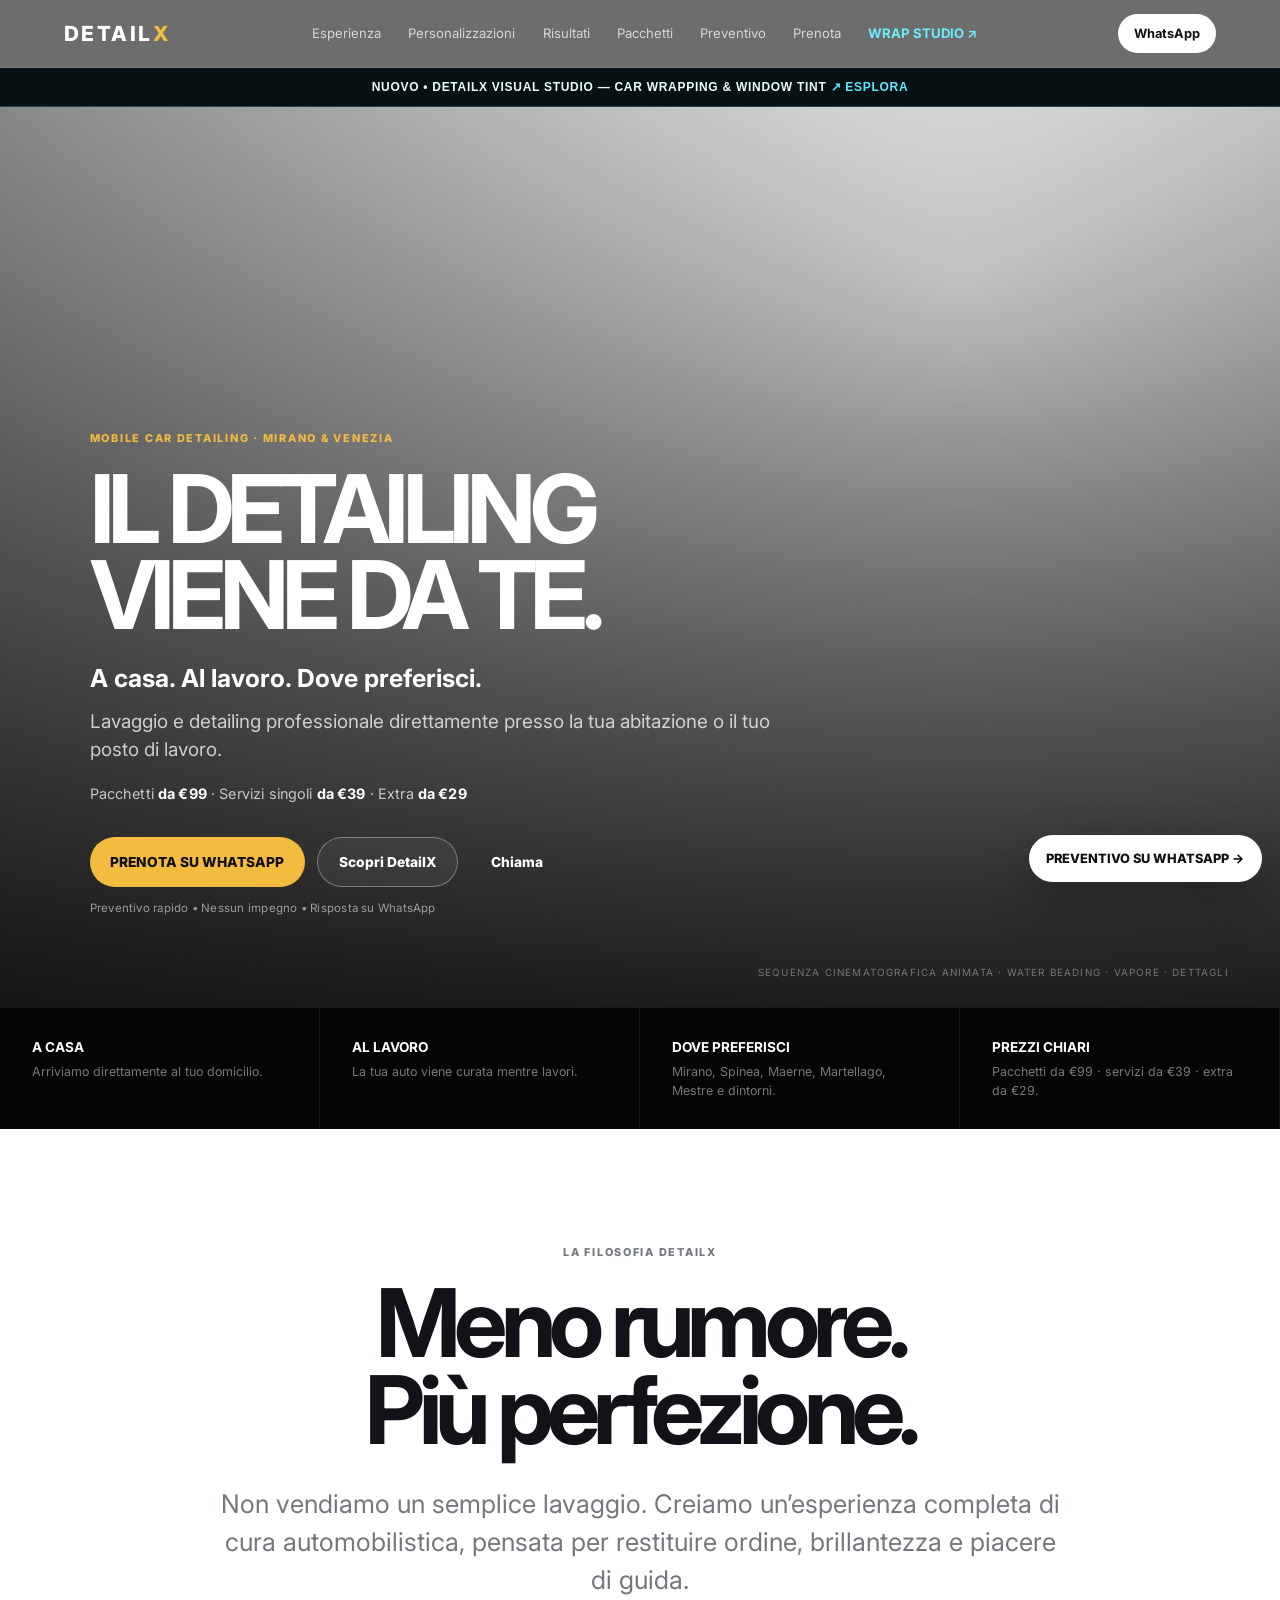
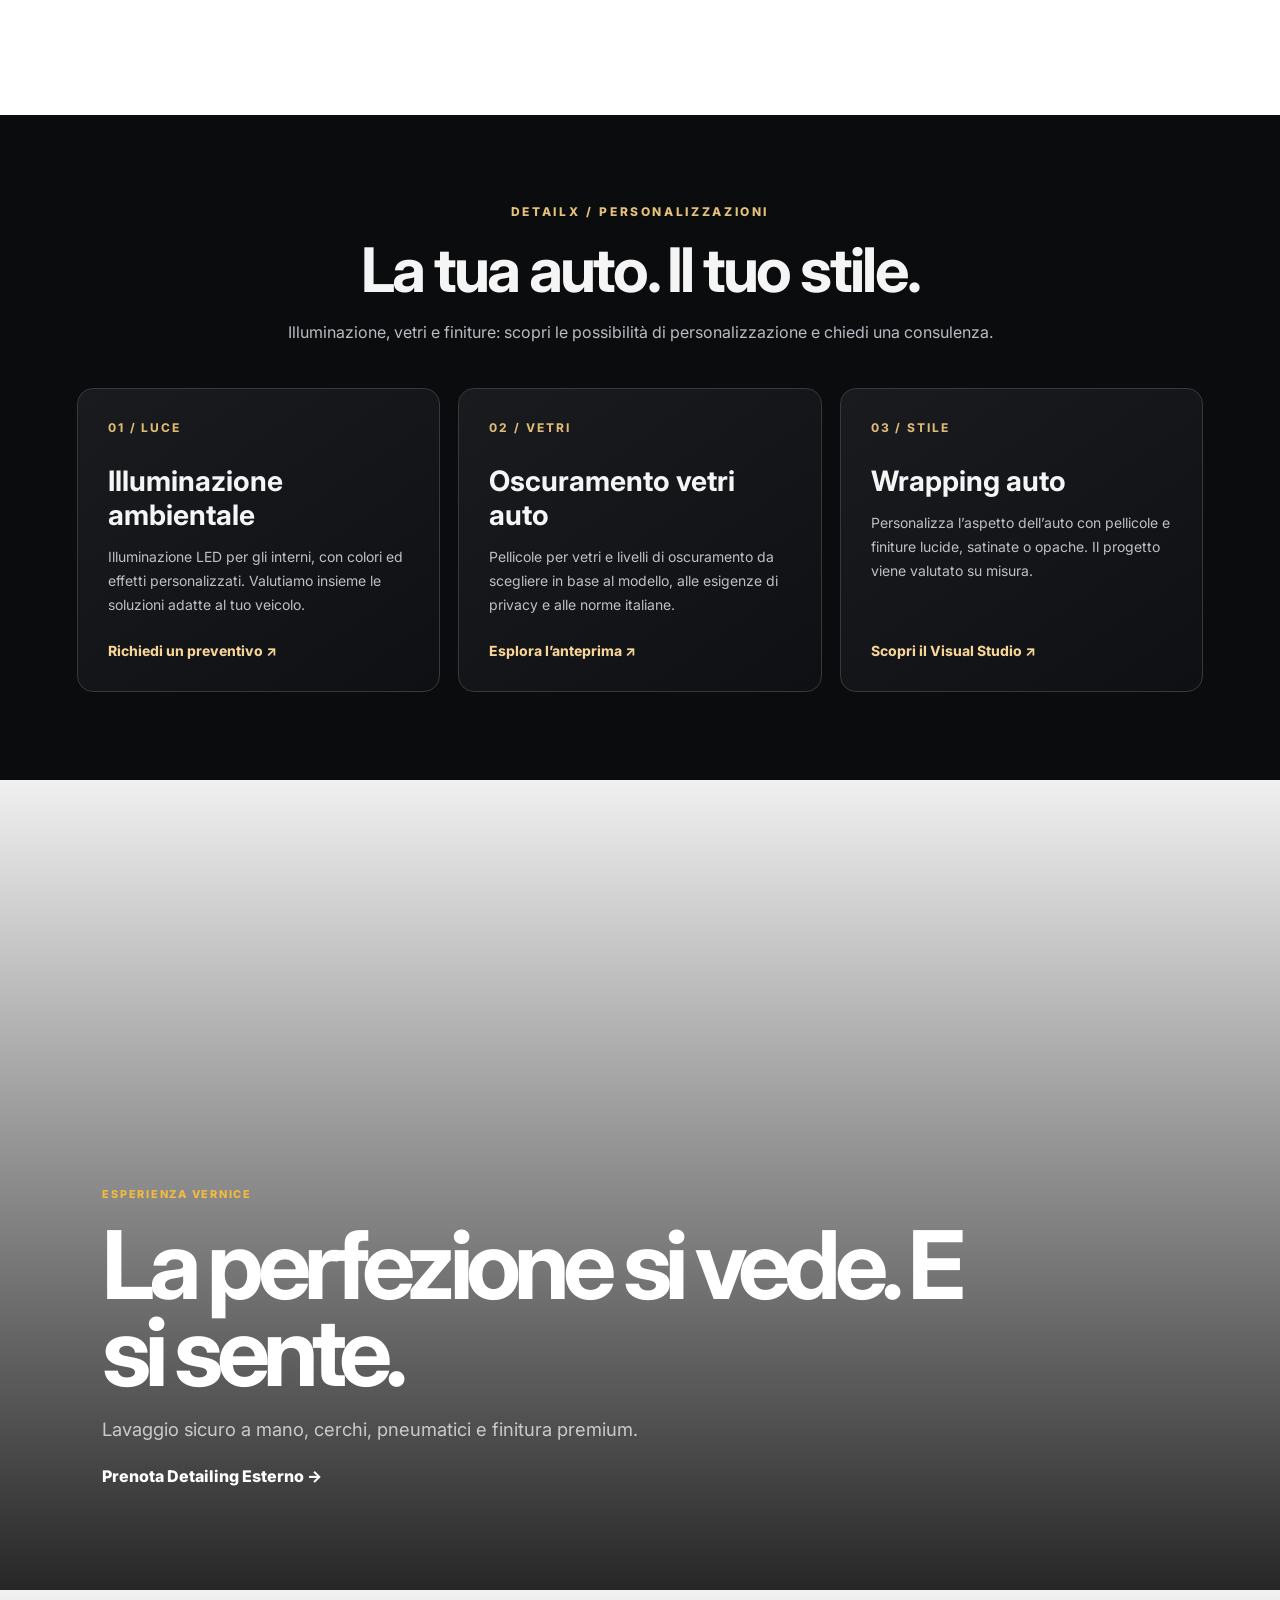
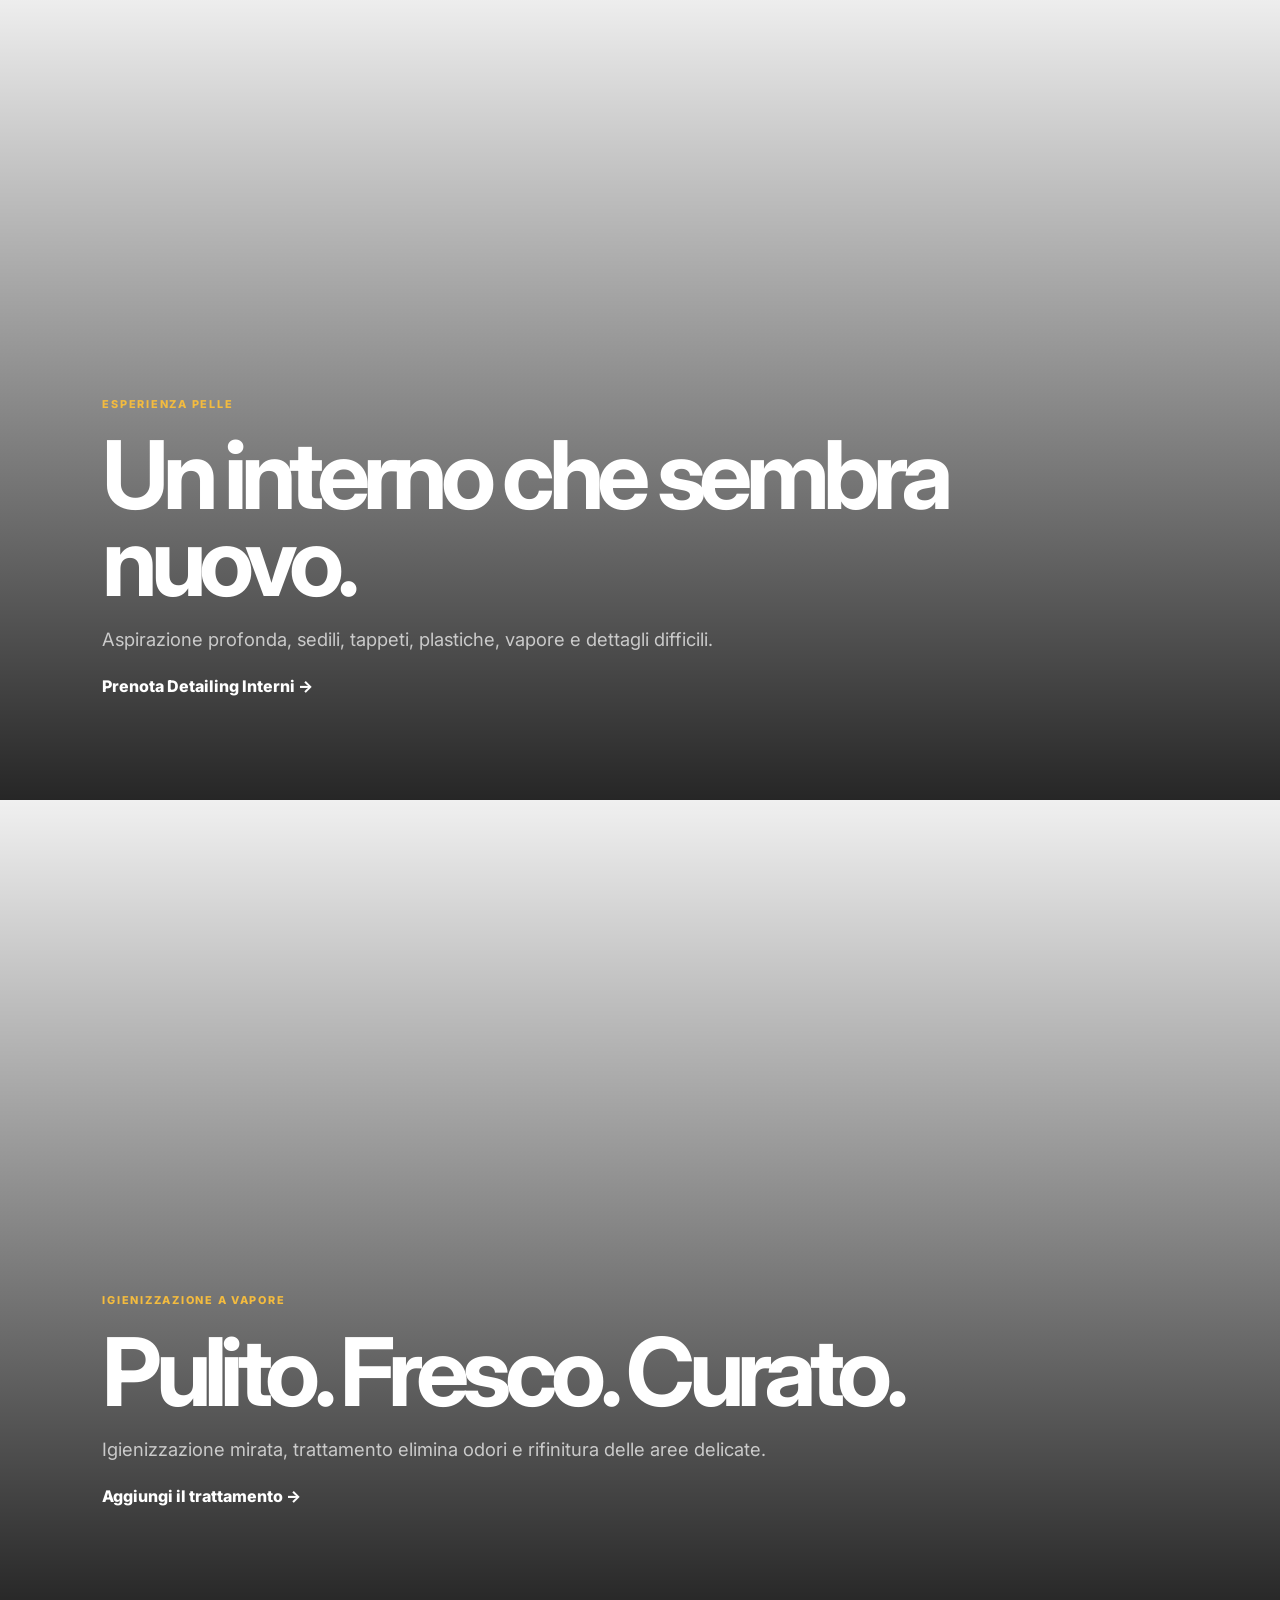
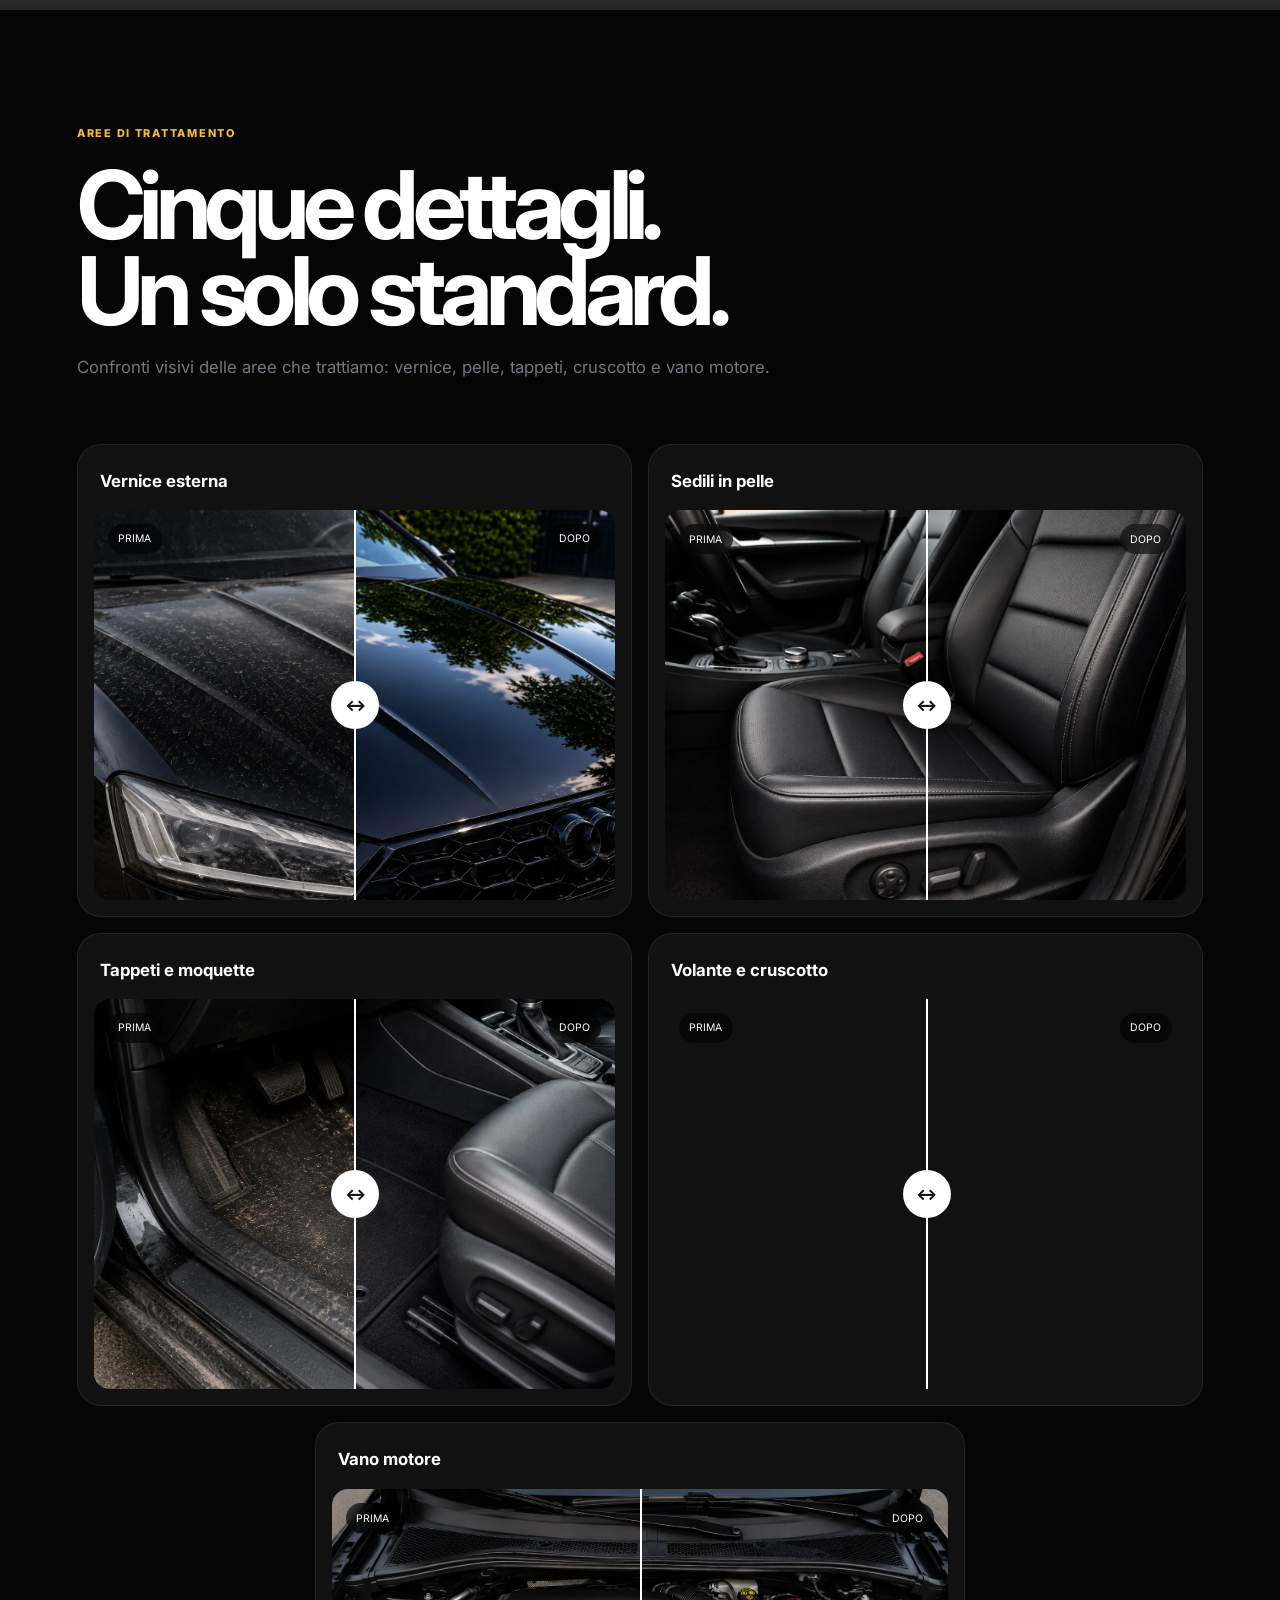
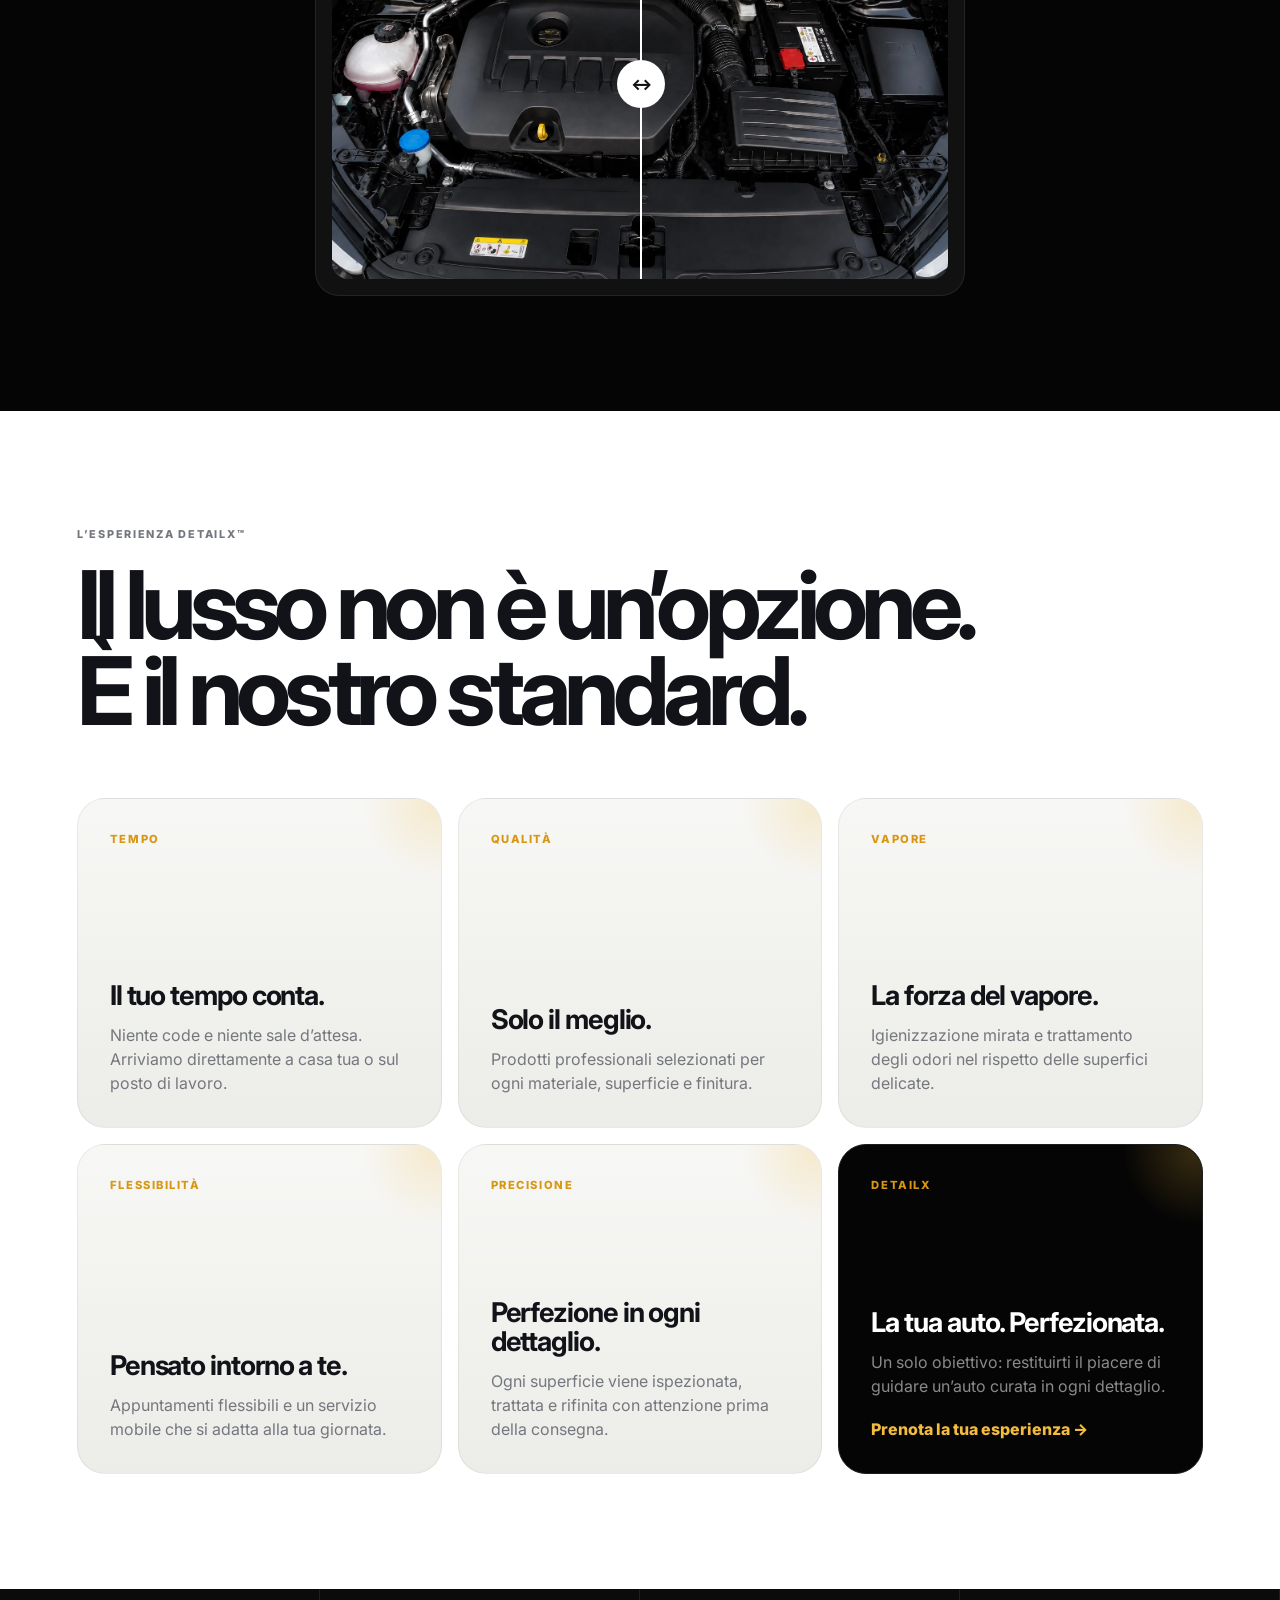
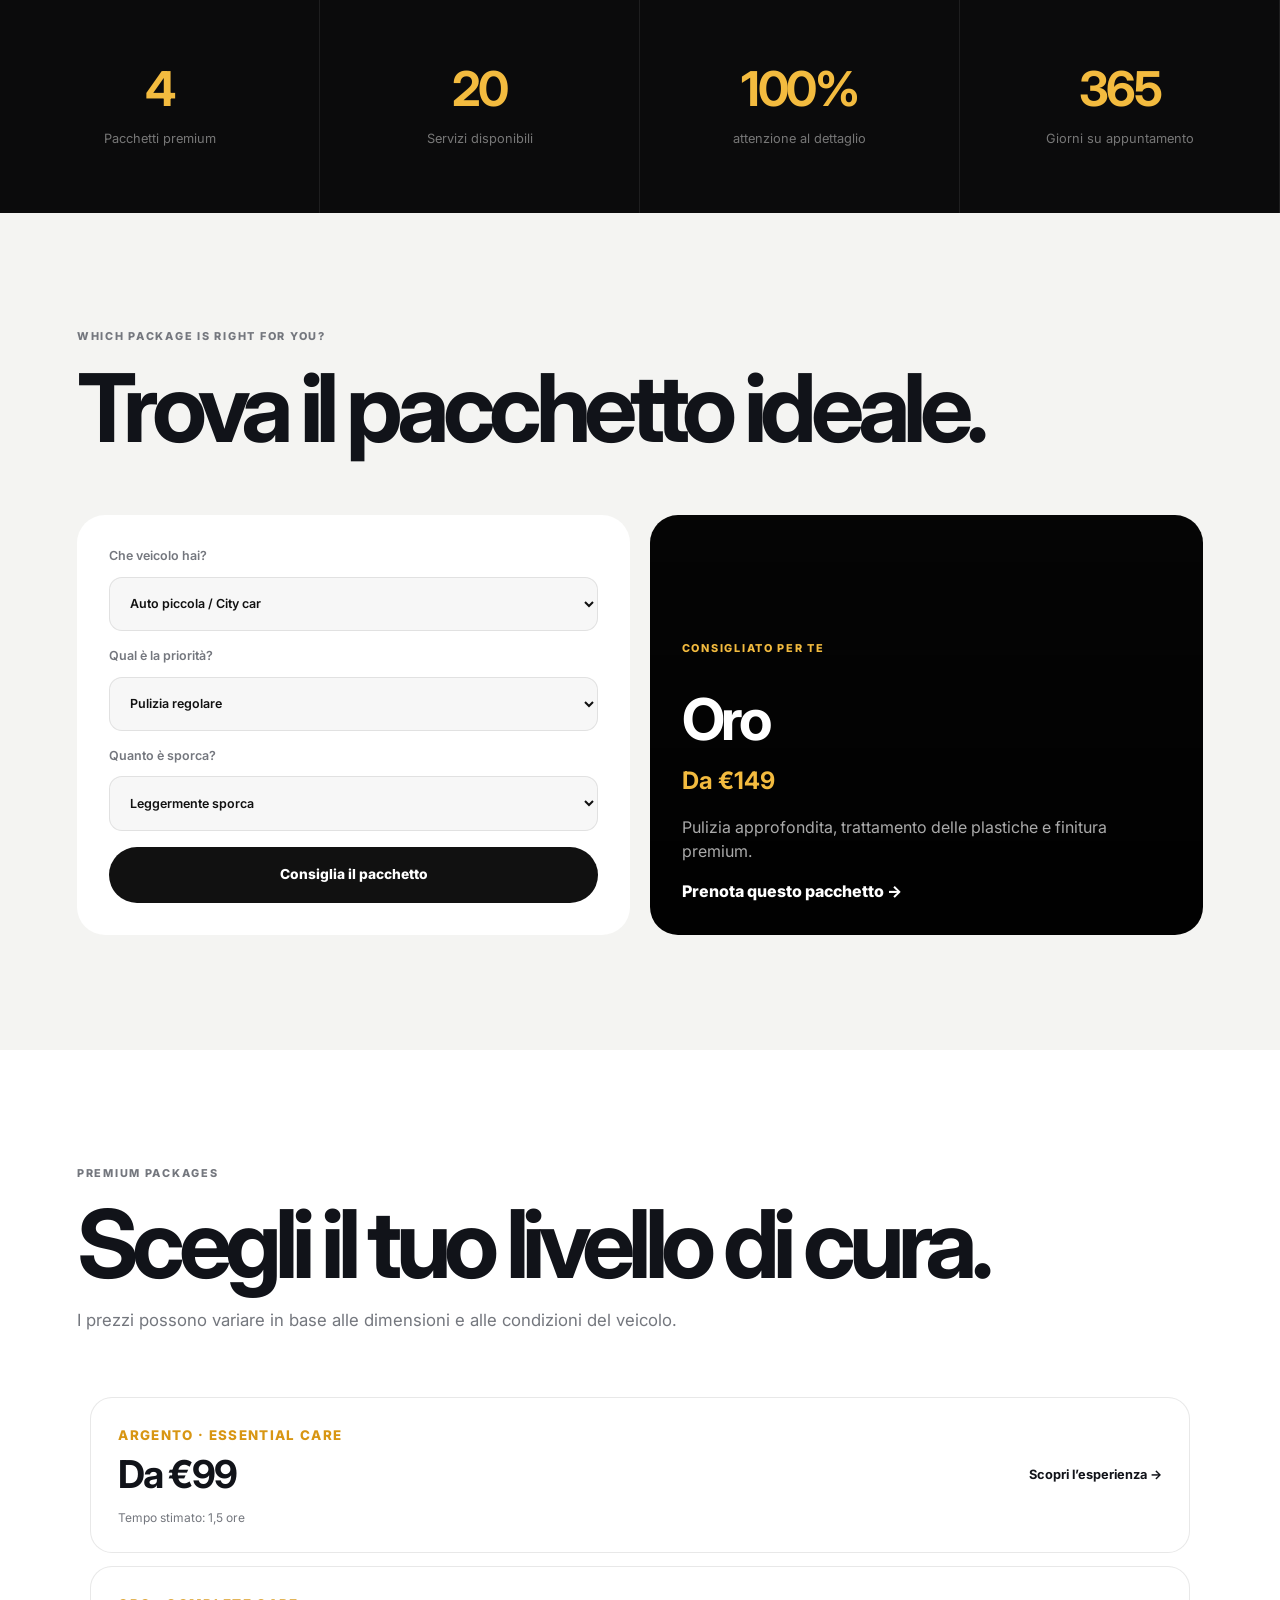
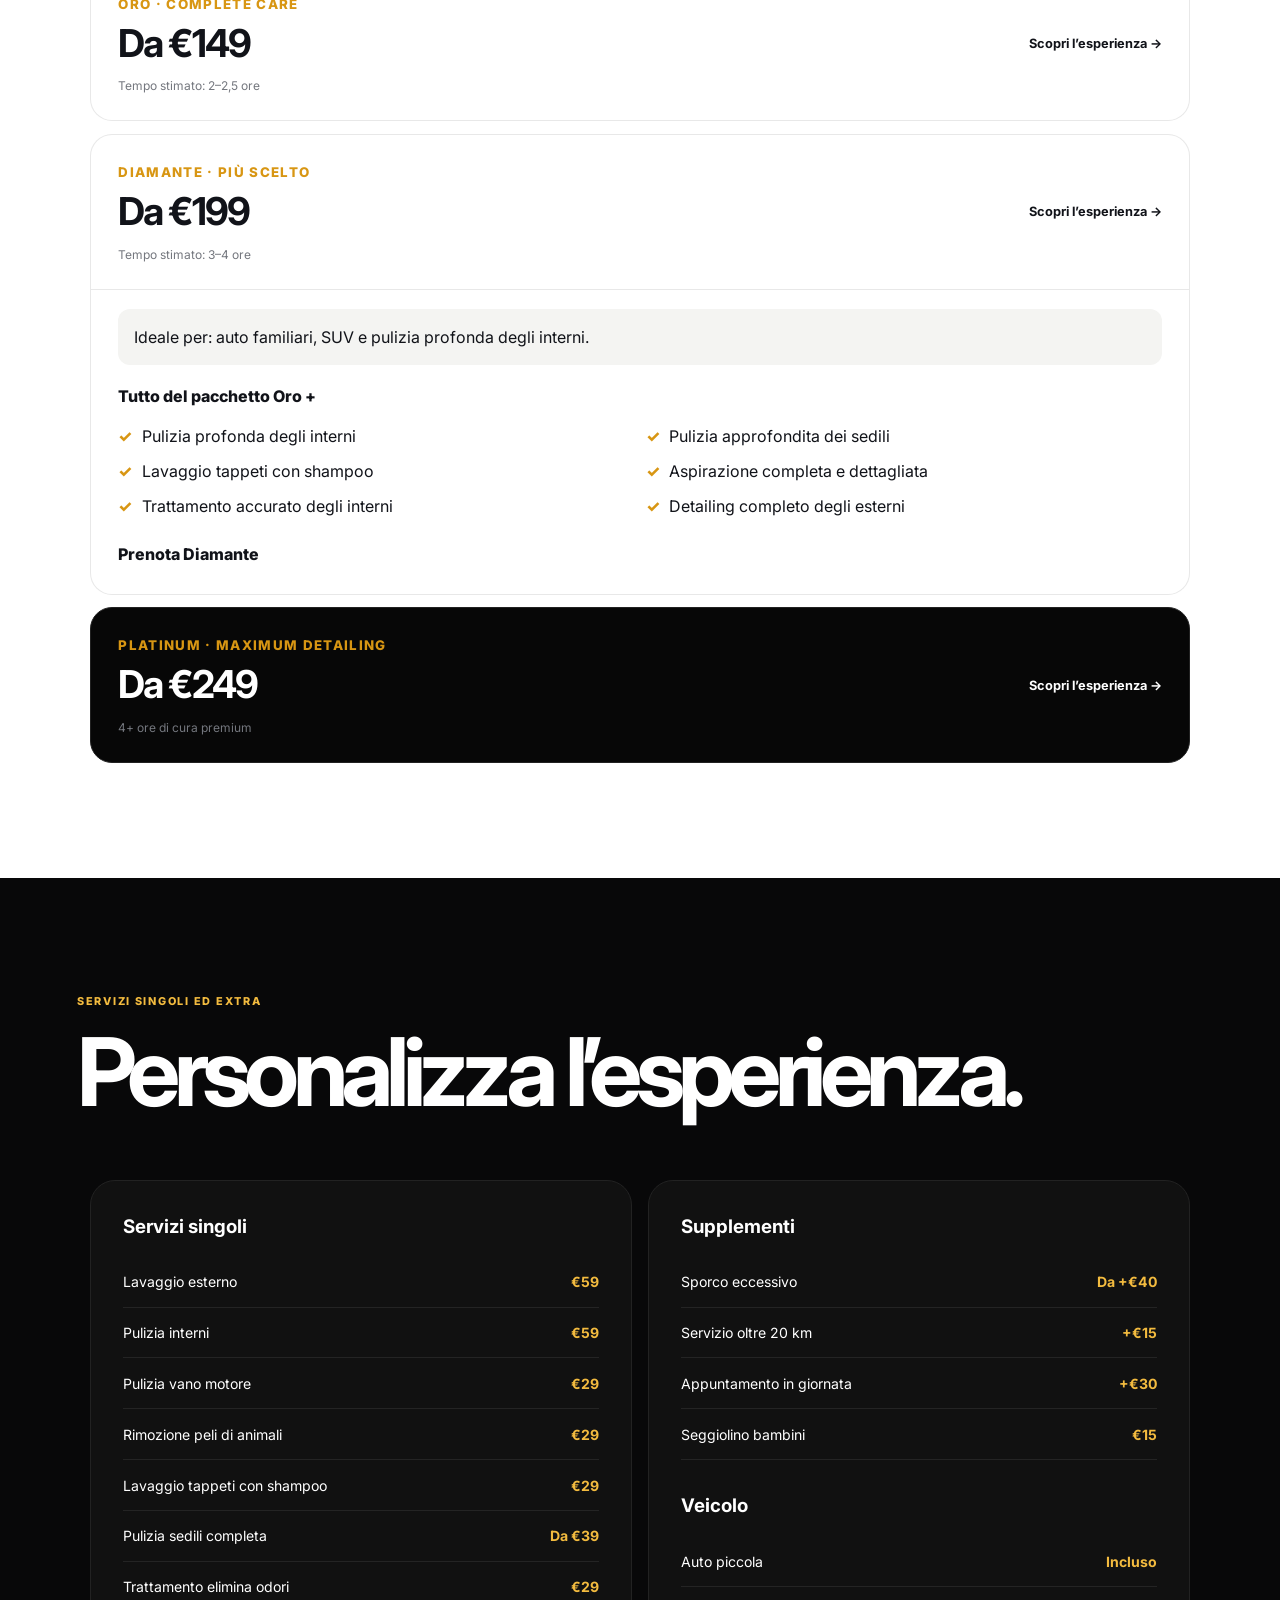
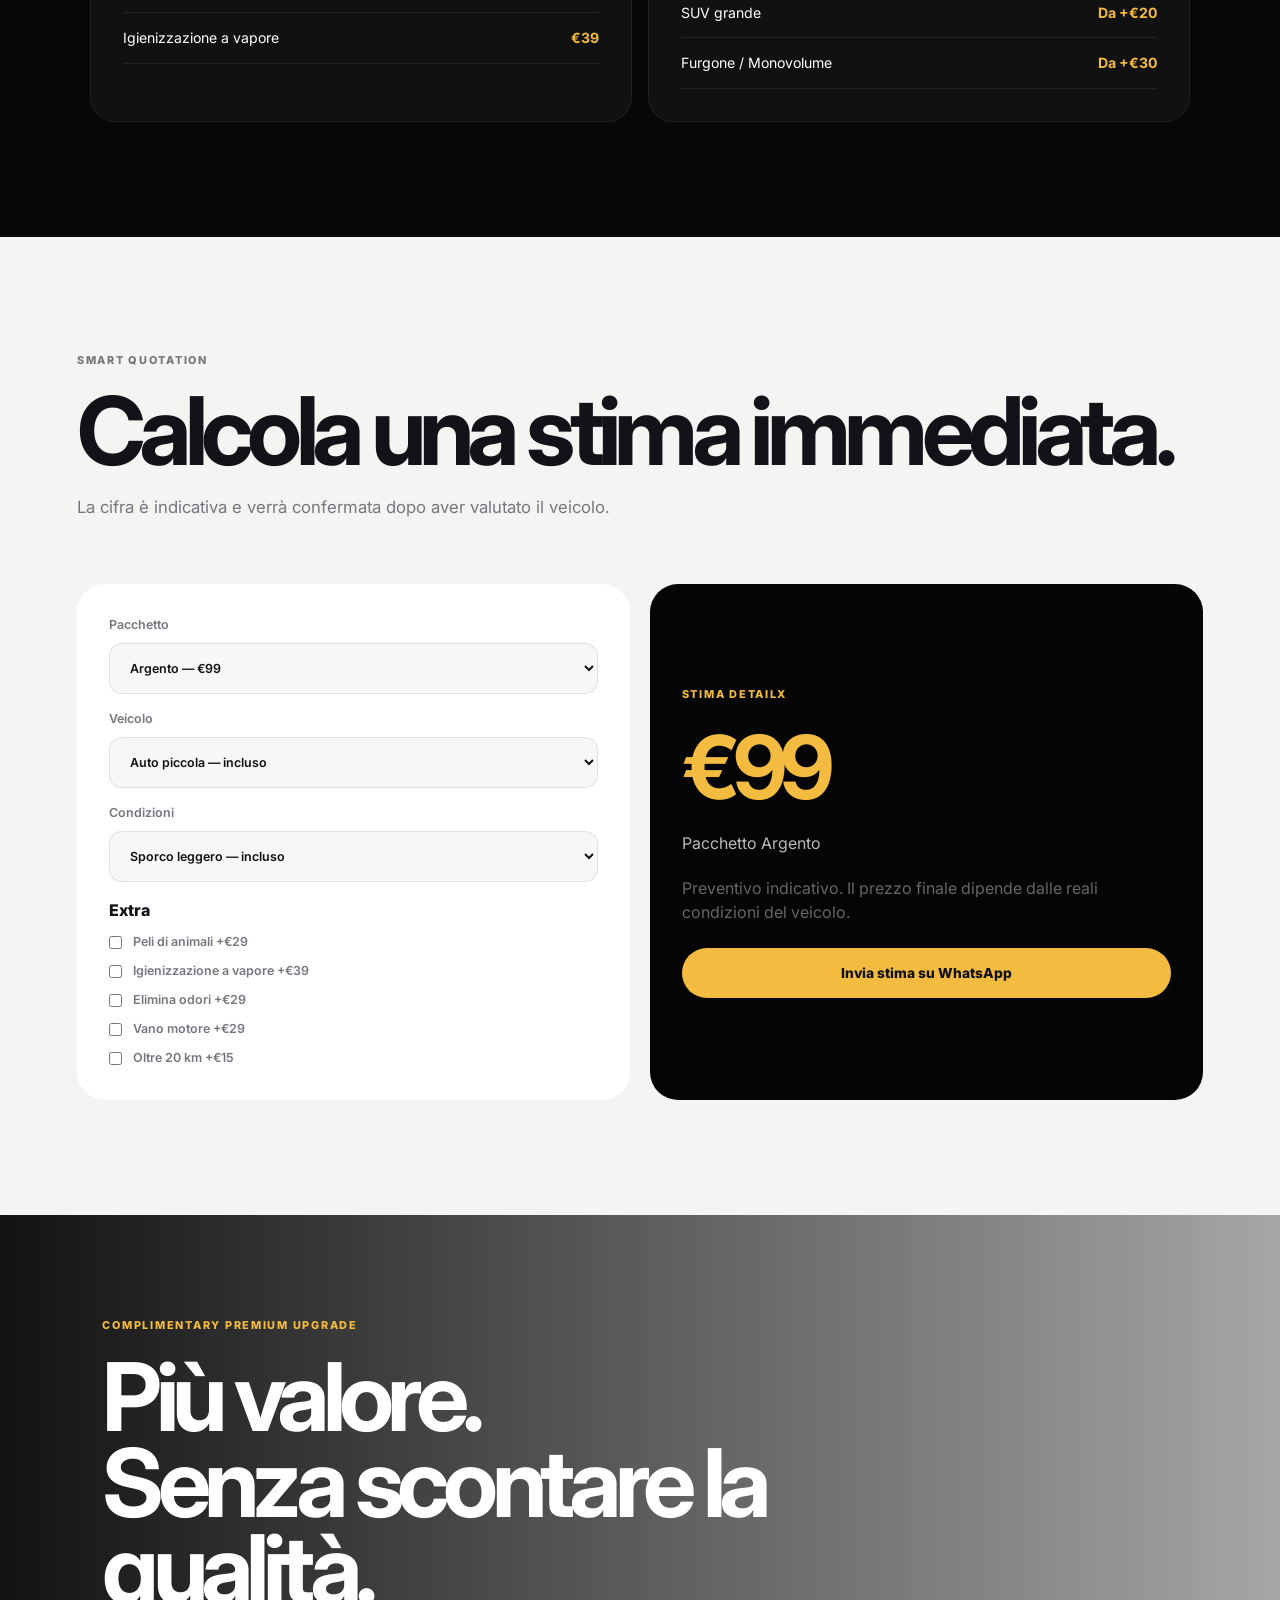
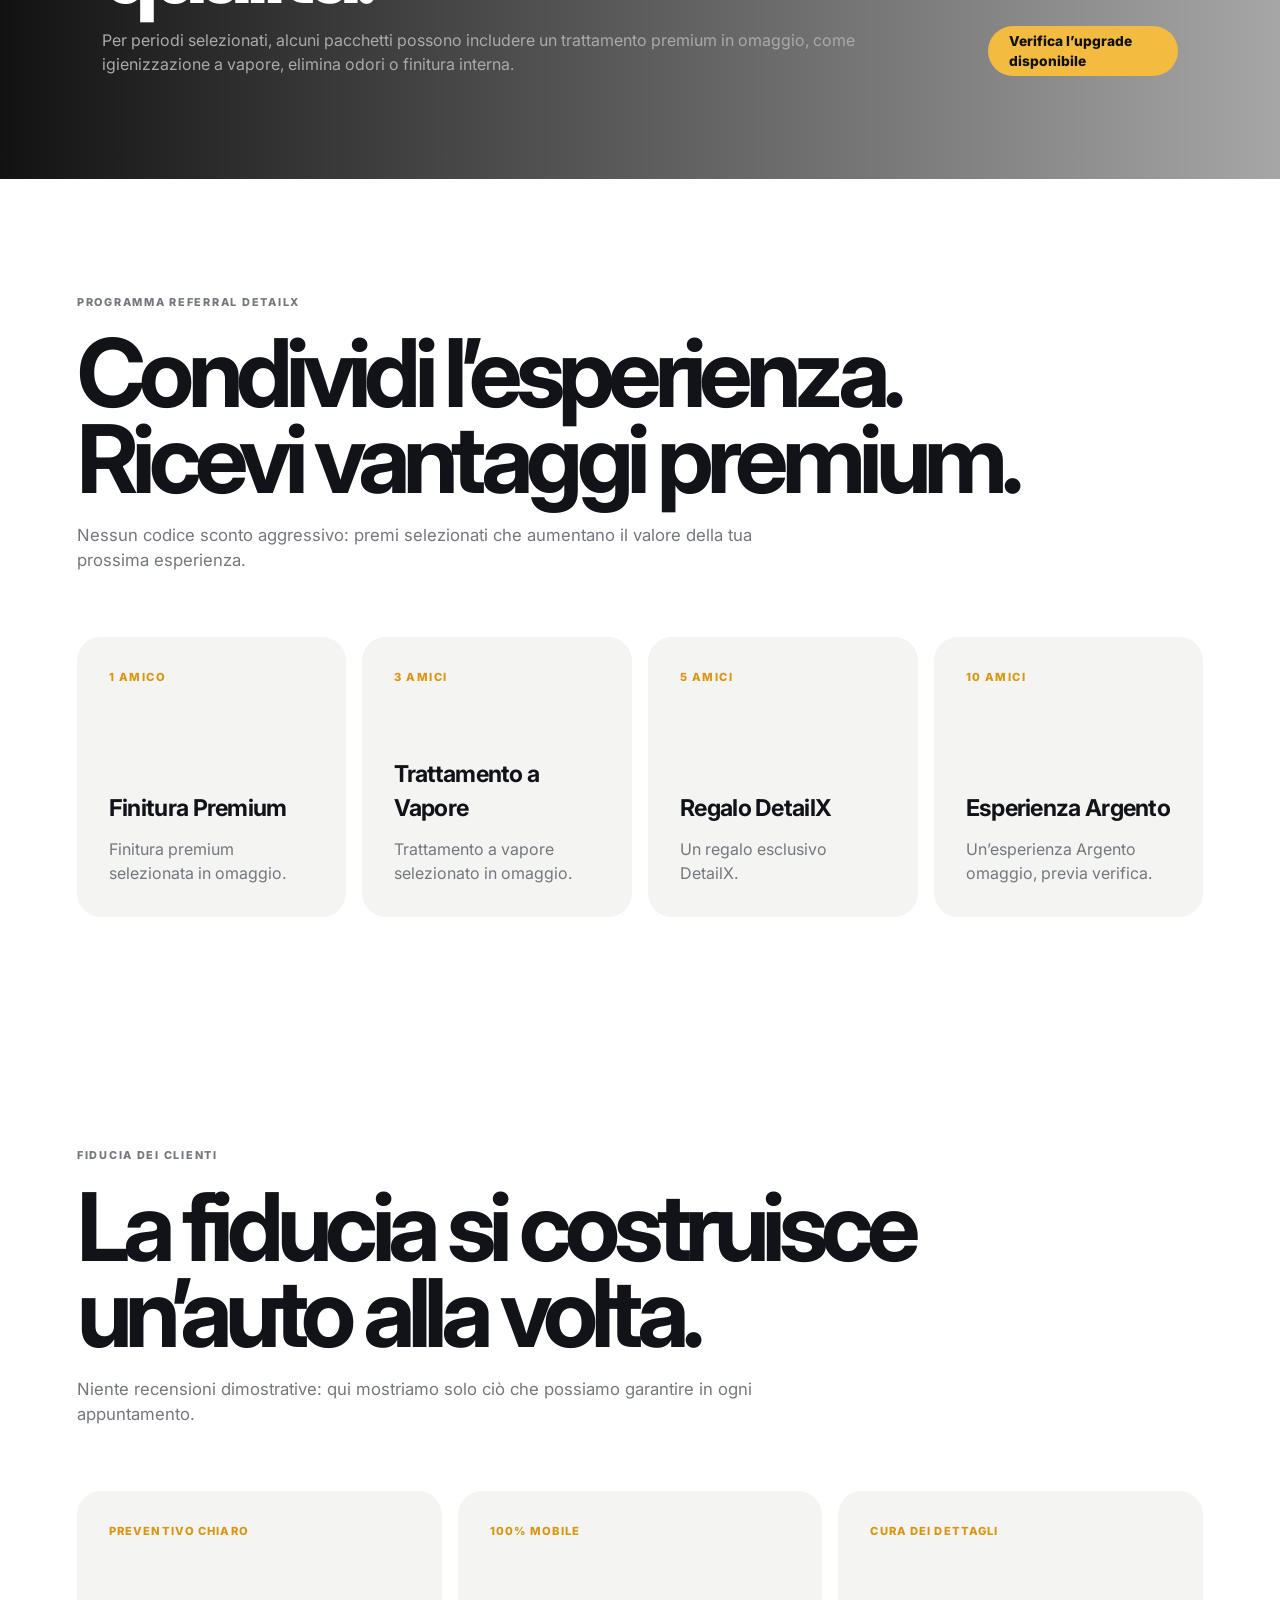
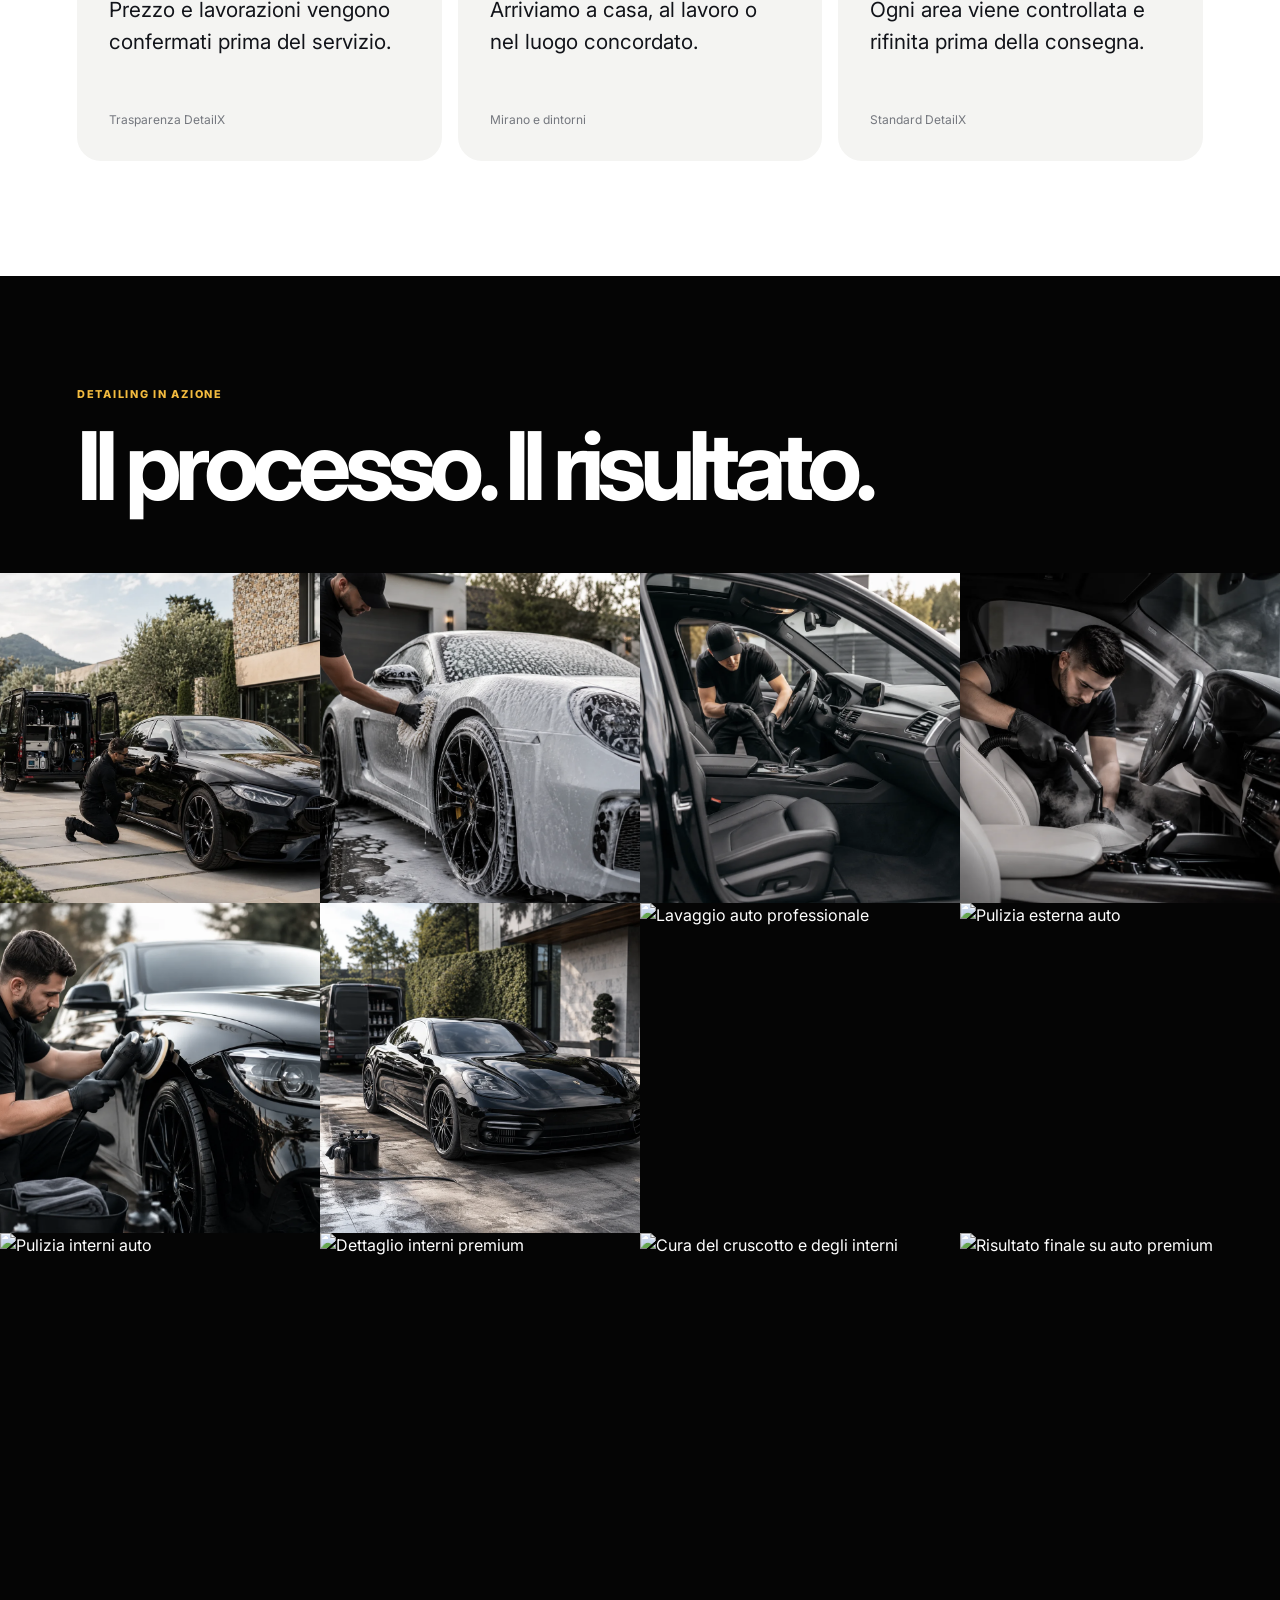
==== commit 9956cb89: "Add Italian ambient lighting, window tinting and wrapping options" ====
--- a/site/index.html
+++ b/site/index.html
@@ -22,6 +22,7 @@
 <link crossorigin="" href="https://fonts.gstatic.com" rel="preconnect"/>
 <link href="https://fonts.googleapis.com/css2?family=Inter:wght@400;500;600;700;800&amp;display=swap" rel="stylesheet"/>
 <link href="styles.css" rel="stylesheet"/>
+<link href="servizi-extra.css" rel="stylesheet"/>
 <meta content="original-layout-mobile-seo-final" name="detailx-version"/>
 <script type="application/ld+json">{"@context":"https://schema.org","@graph":[{"@type":"Organization","@id":"https://detailxitalia.com/#organization","name":"DetailX","url":"https://detailxitalia.com/","telephone":"+39 389 856 3081","description":"Servizio premium di mobile car detailing e lavaggio auto a domicilio a Mirano, Venezia e comuni vicini.","areaServed":[{"@type":"City","name":"Mirano"},{"@type":"City","name":"Spinea"},{"@type":"Place","name":"Maerne"},{"@type":"City","name":"Martellago"},{"@type":"City","name":"Mestre"},{"@type":"AdministrativeArea","name":"Venezia"}],"contactPoint":[{"@type":"ContactPoint","telephone":"+39 389 856 3081","contactType":"customer service","availableLanguage":["it","en"]}],"sameAs":["https://www.instagram.com/detailxitalia/","https://www.tiktok.com/@detailx.italia","https://www.facebook.com/share/1LKJfp5s67/"]},{"@type":"WebSite","@id":"https://detailxitalia.com/#website","url":"https://detailxitalia.com/","name":"DetailX","publisher":{"@id":"https://detailxitalia.com/#organization"},"inLanguage":"it-IT"},{"@type":"WebPage","@id":"https://detailxitalia.com/#webpage","url":"https://detailxitalia.com/","name":"Mobile Car Detailing a Domicilio Mirano e Venezia | DetailX","description":"DetailX porta il car detailing direttamente a casa o al lavoro a Mirano, Spinea, Maerne, Martellago, Mestre e dintorni. Pacchetti da €99, servizi singoli da €39.","isPartOf":{"@id":"https://detailxitalia.com/#website"},"about":{"@id":"https://detailxitalia.com/#organization"},"inLanguage":"it-IT"},{"@type":"Service","@id":"https://detailxitalia.com/#mobile-detailing","name":"Mobile Car Detailing a domicilio","serviceType":"Car detailing e lavaggio auto a domicilio","provider":{"@id":"https://detailxitalia.com/#organization"},"areaServed":[{"@type":"City","name":"Mirano"},{"@type":"City","name":"Spinea"},{"@type":"Place","name":"Maerne"},{"@type":"City","name":"Martellago"},{"@type":"City","name":"Mestre"},{"@type":"AdministrativeArea","name":"Venezia"}],"hasOfferCatalog":{"@type":"OfferCatalog","name":"Pacchetti DetailX","itemListElement":[{"@type":"Offer","name":"Argento","price":"99","priceCurrency":"EUR","description":"Prezzo di partenza · Essential Care"},{"@type":"Offer","name":"Oro","price":"149","priceCurrency":"EUR","description":"Prezzo di partenza · Complete Care"},{"@type":"Offer","name":"Diamante","price":"199","priceCurrency":"EUR","description":"Prezzo di partenza · Più scelto"},{"@type":"Offer","name":"Platinum","price":"249","priceCurrency":"EUR","description":"Prezzo di partenza · Maximum Detailing"}]}}]}</script><link href="/site.webmanifest" rel="manifest"/></head>
 <body>
@@ -29,6 +30,7 @@
 <a class="brand" href="#home">DETAIL<span>X</span></a>
 <nav>
 <a href="#experience">Esperienza</a>
+<a href="#personalizzazioni">Personalizzazioni</a>
 <a href="#before-after">Risultati</a>
 <a href="#packages">Pacchetti</a>
 <a href="#quote">Preventivo</a>
@@ -62,6 +64,15 @@
 <p class="lead">Non vendiamo un semplice lavaggio. Creiamo un’esperienza completa di cura automobilistica, pensata per restituire ordine, brillantezza e piacere di guida.</p>
 </div>
 </section>
+
+<section class="dx-personal-section" id="personalizzazioni" aria-labelledby="dx-personal-title">
+ <div class="dx-personal-intro"><p class="dx-kicker">DETAILX / PERSONALIZZAZIONI</p><h2 id="dx-personal-title">La tua auto. Il tuo stile.</h2><p>Illuminazione, vetri e finiture: scopri le possibilità di personalizzazione e chiedi una consulenza.</p></div>
+ <div class="dx-personal-grid">
+  <article class="dx-personal-card"><span class="dx-num">01 / LUCE</span><h3>Illuminazione ambientale</h3><p>Illuminazione LED per gli interni, con colori ed effetti personalizzati. Valutiamo insieme le soluzioni adatte al tuo veicolo.</p><a href="https://wa.me/393898563081?text=Ciao%20DetailX%2C%20vorrei%20un%20preventivo%20per%20l%E2%80%99illuminazione%20ambientale%20della%20mia%20auto." target="_blank" rel="noopener noreferrer">Richiedi un preventivo ↗</a></article>
+  <article class="dx-personal-card"><span class="dx-num">02 / VETRI</span><h3>Oscuramento vetri auto</h3><p>Pellicole per vetri e livelli di oscuramento da scegliere in base al modello, alle esigenze di privacy e alle norme italiane.</p><a href="/car-wrapping/">Esplora l’anteprima ↗</a></article>
+  <article class="dx-personal-card"><span class="dx-num">03 / STILE</span><h3>Wrapping auto</h3><p>Personalizza l’aspetto dell’auto con pellicole e finiture lucide, satinate o opache. Il progetto viene valutato su misura.</p><a href="/car-wrapping/">Scopri il Visual Studio ↗</a></article>
+ </div>
+</section>
 <section class="experience" id="experience">
 <article class="experience-panel exp-black reveal">
 <div class="panel-copy">
--- a/site/servizi-extra.css
+++ b/site/servizi-extra.css
@@ -0,0 +1,14 @@
+/* DETAILX — servizi di personalizzazione */
+.dx-personal-section{position:relative;background:#0b0c0e;color:#f5f5f5;padding:88px max(24px,6vw);overflow:hidden}
+.dx-personal-section .dx-personal-intro{max-width:780px;margin:0 auto 42px;text-align:center}
+.dx-personal-section .dx-kicker{color:#e6c07a;font-size:12px;font-weight:800;letter-spacing:.22em;text-transform:uppercase}
+.dx-personal-section h2{font-size:clamp(2rem,4.8vw,4.2rem);line-height:1.08;letter-spacing:-.045em;margin:16px 0}
+.dx-personal-section .dx-personal-intro>p:last-child{color:#b8bcc2;line-height:1.7}
+.dx-personal-grid{display:grid;grid-template-columns:repeat(3,minmax(0,1fr));gap:18px;max-width:1200px;margin:0 auto}
+.dx-personal-card{display:flex;flex-direction:column;padding:30px;border:1px solid #36393d;border-radius:16px;min-height:290px;background:linear-gradient(145deg,#191b1f,#0e1013);position:relative}
+.dx-personal-card .dx-num{font-size:12px;color:#dfba74;letter-spacing:.16em;font-weight:750}
+.dx-personal-card h3{font-size:clamp(1.35rem,2.2vw,1.9rem);line-height:1.2;margin:28px 0 12px}
+.dx-personal-card p{font-size:14px;line-height:1.7;color:#bdc1c5;margin:0 0 24px}
+.dx-personal-card a{margin-top:auto;color:#f7d497;text-decoration:none;font-weight:750;font-size:14px}
+.dx-personal-card a:hover,.dx-personal-card a:focus-visible{text-decoration:underline}
+@media(max-width:850px){.dx-personal-grid{grid-template-columns:1fr}.dx-personal-section{padding:64px 20px}.dx-personal-card{min-height:auto;padding:26px}}
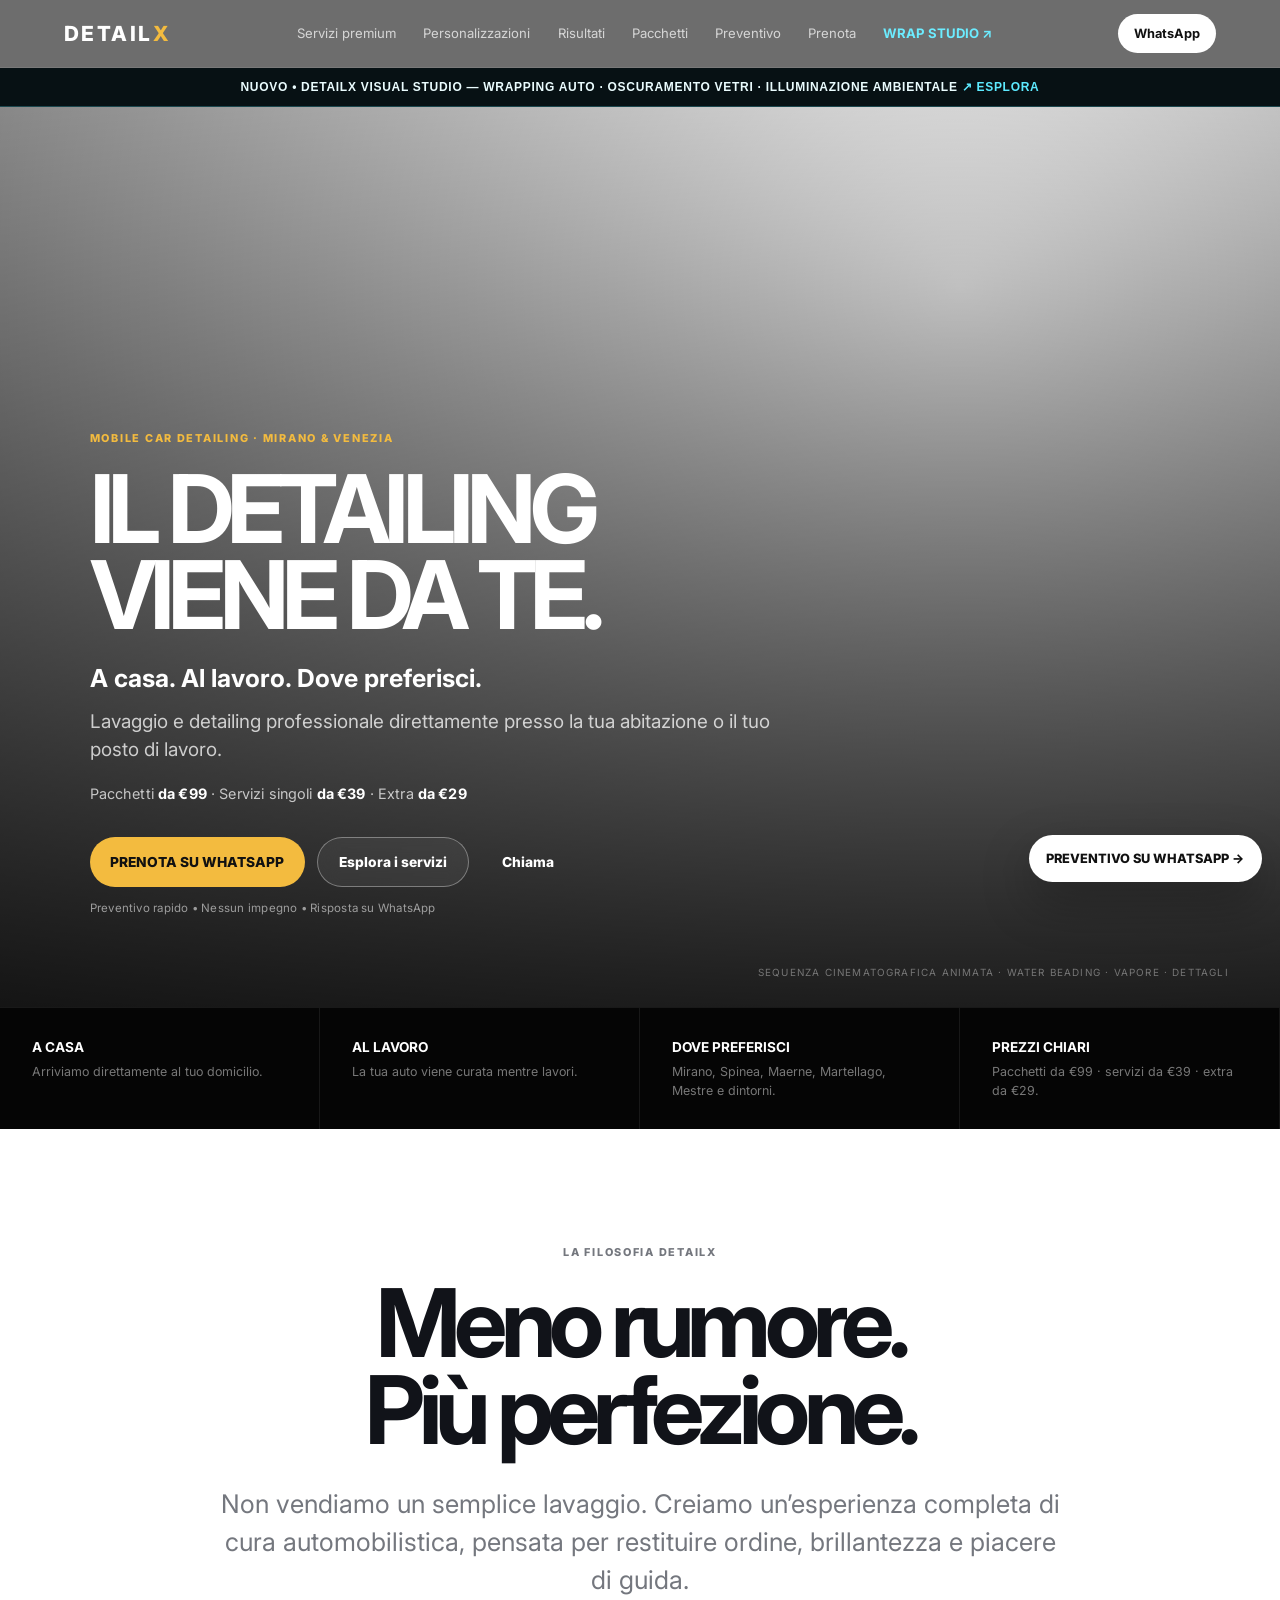
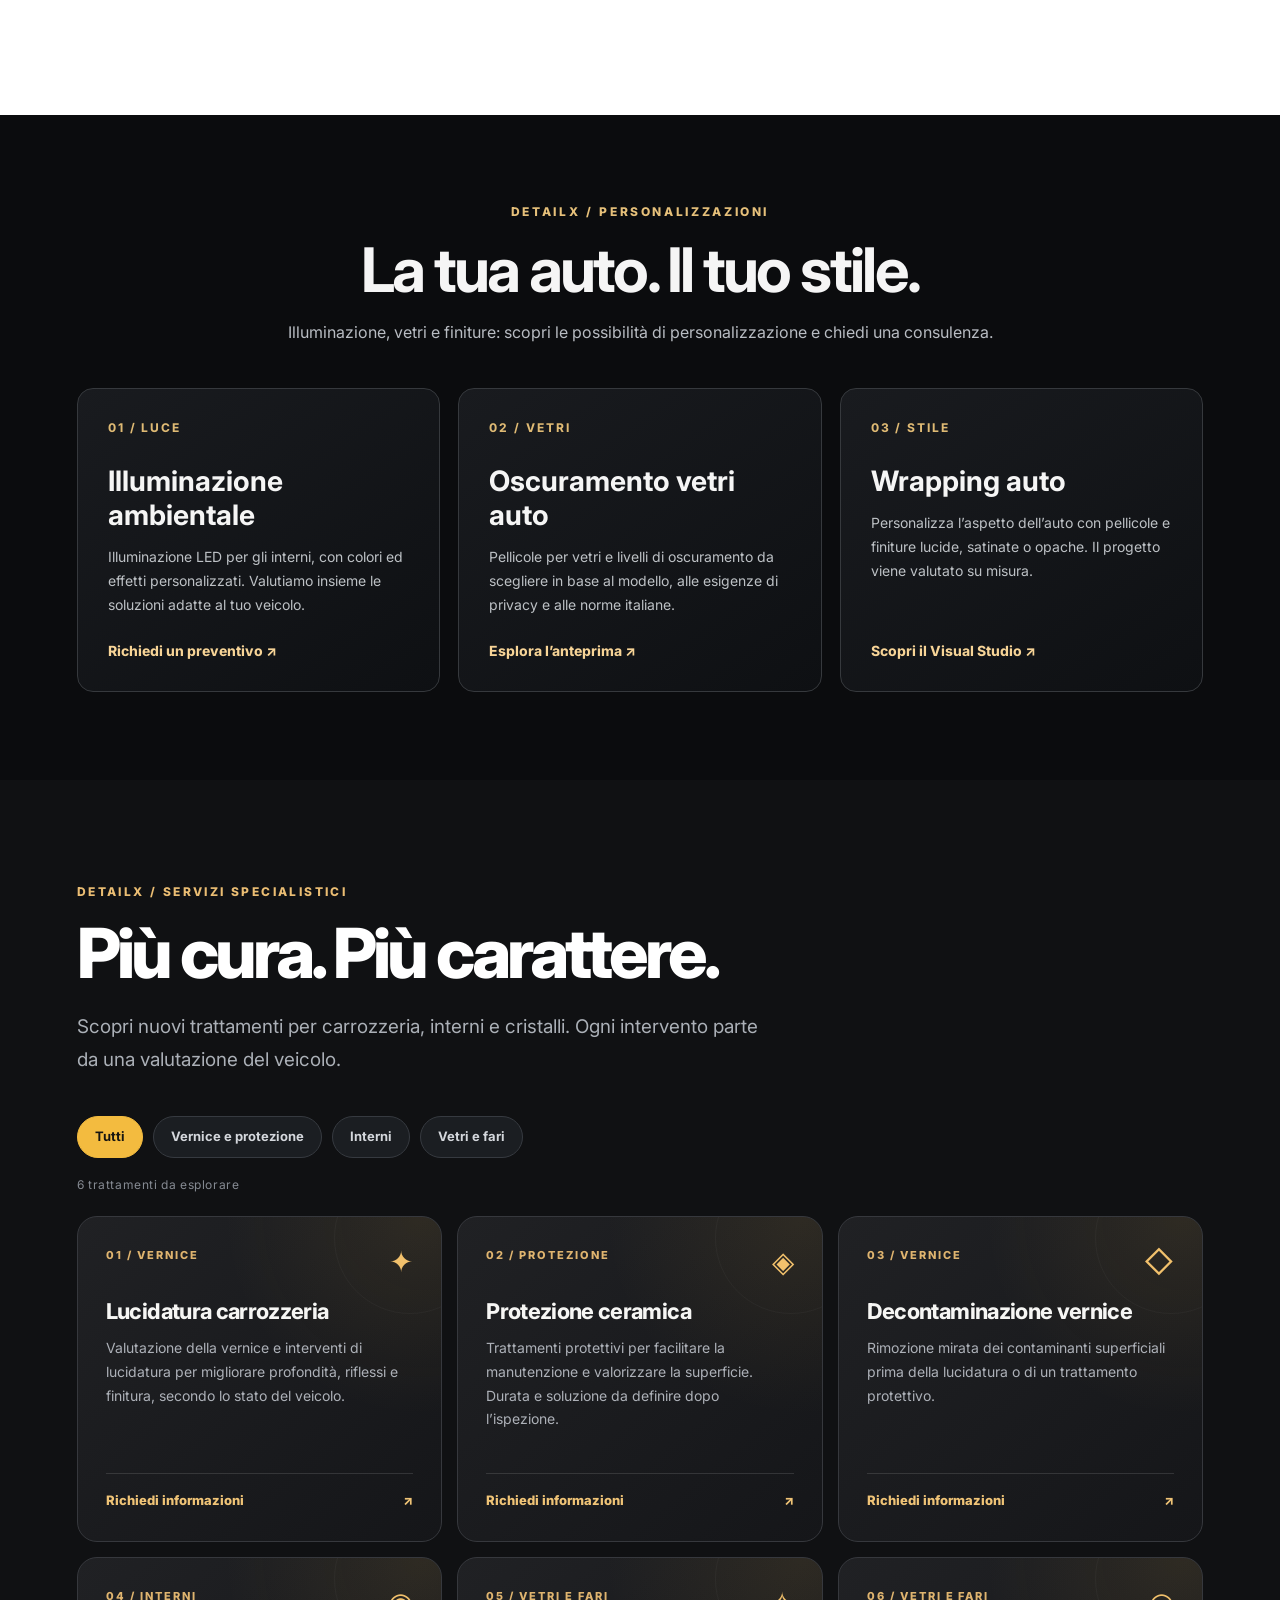
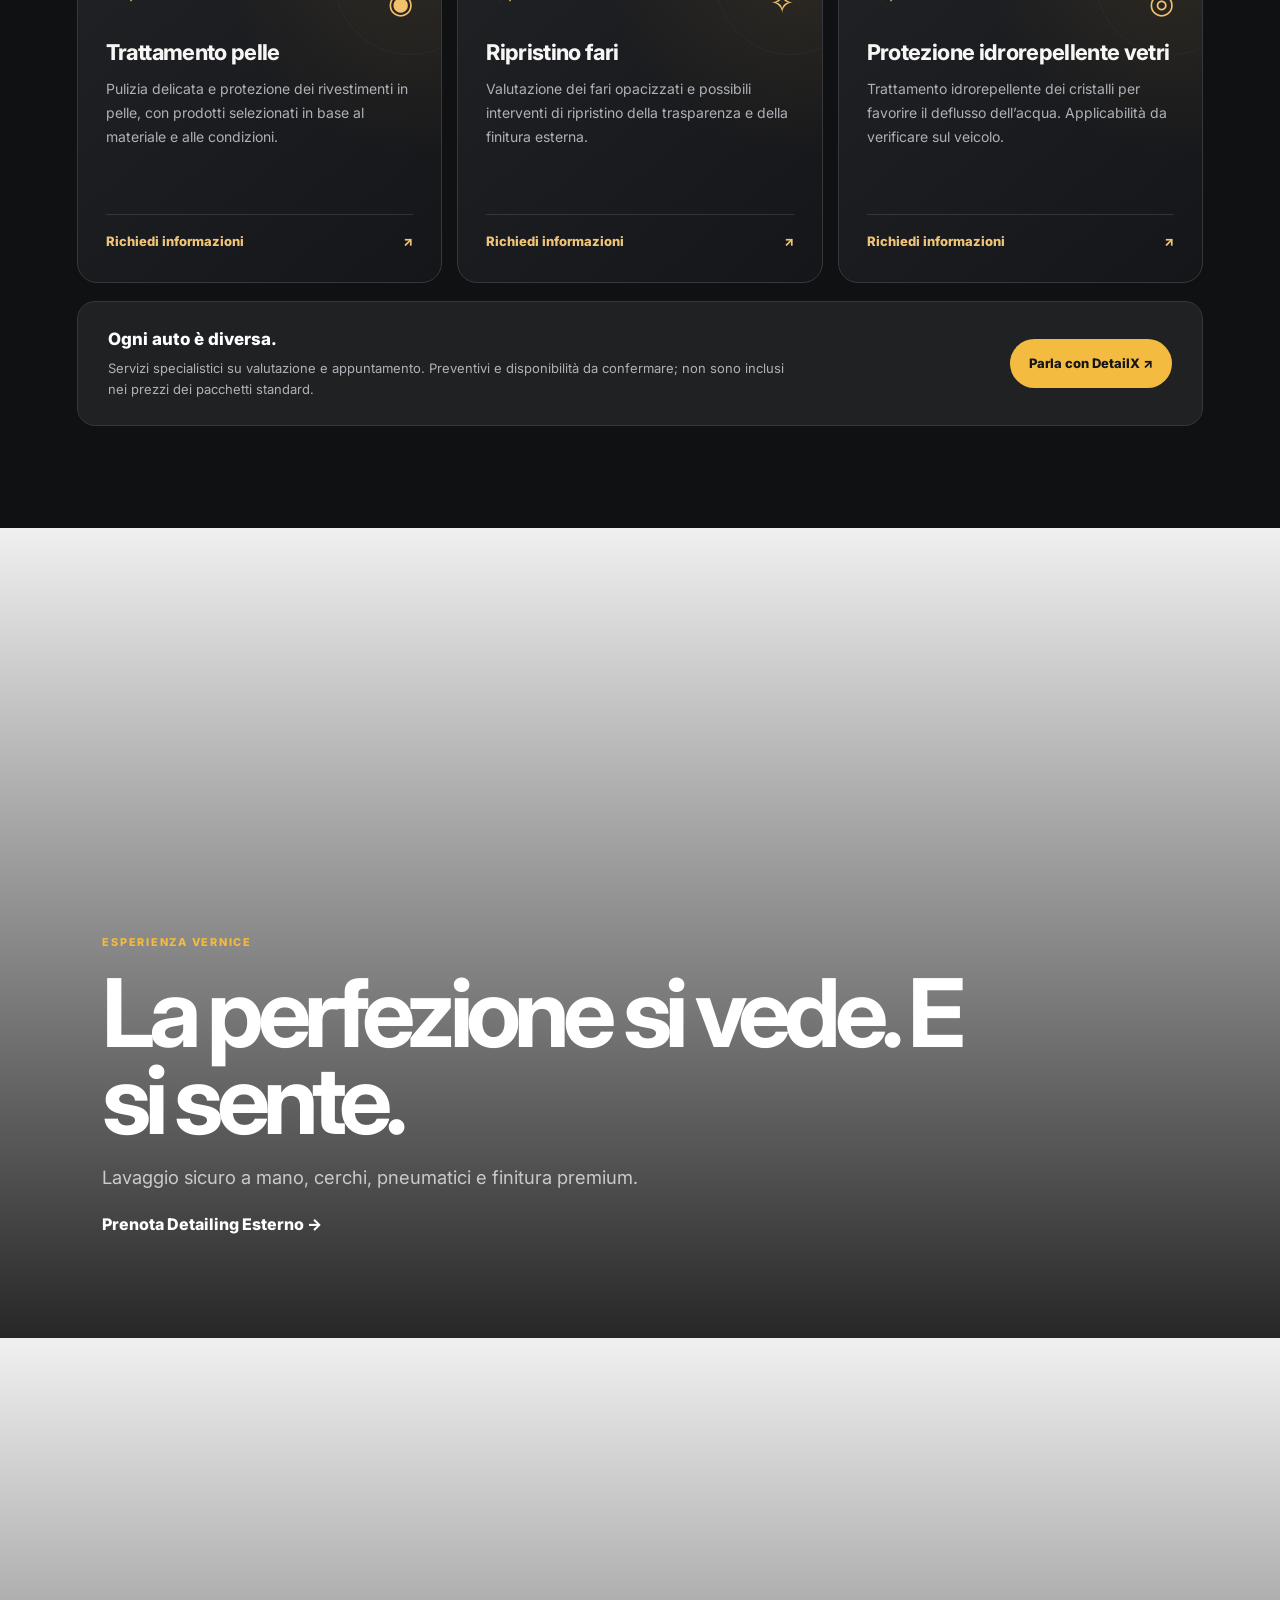
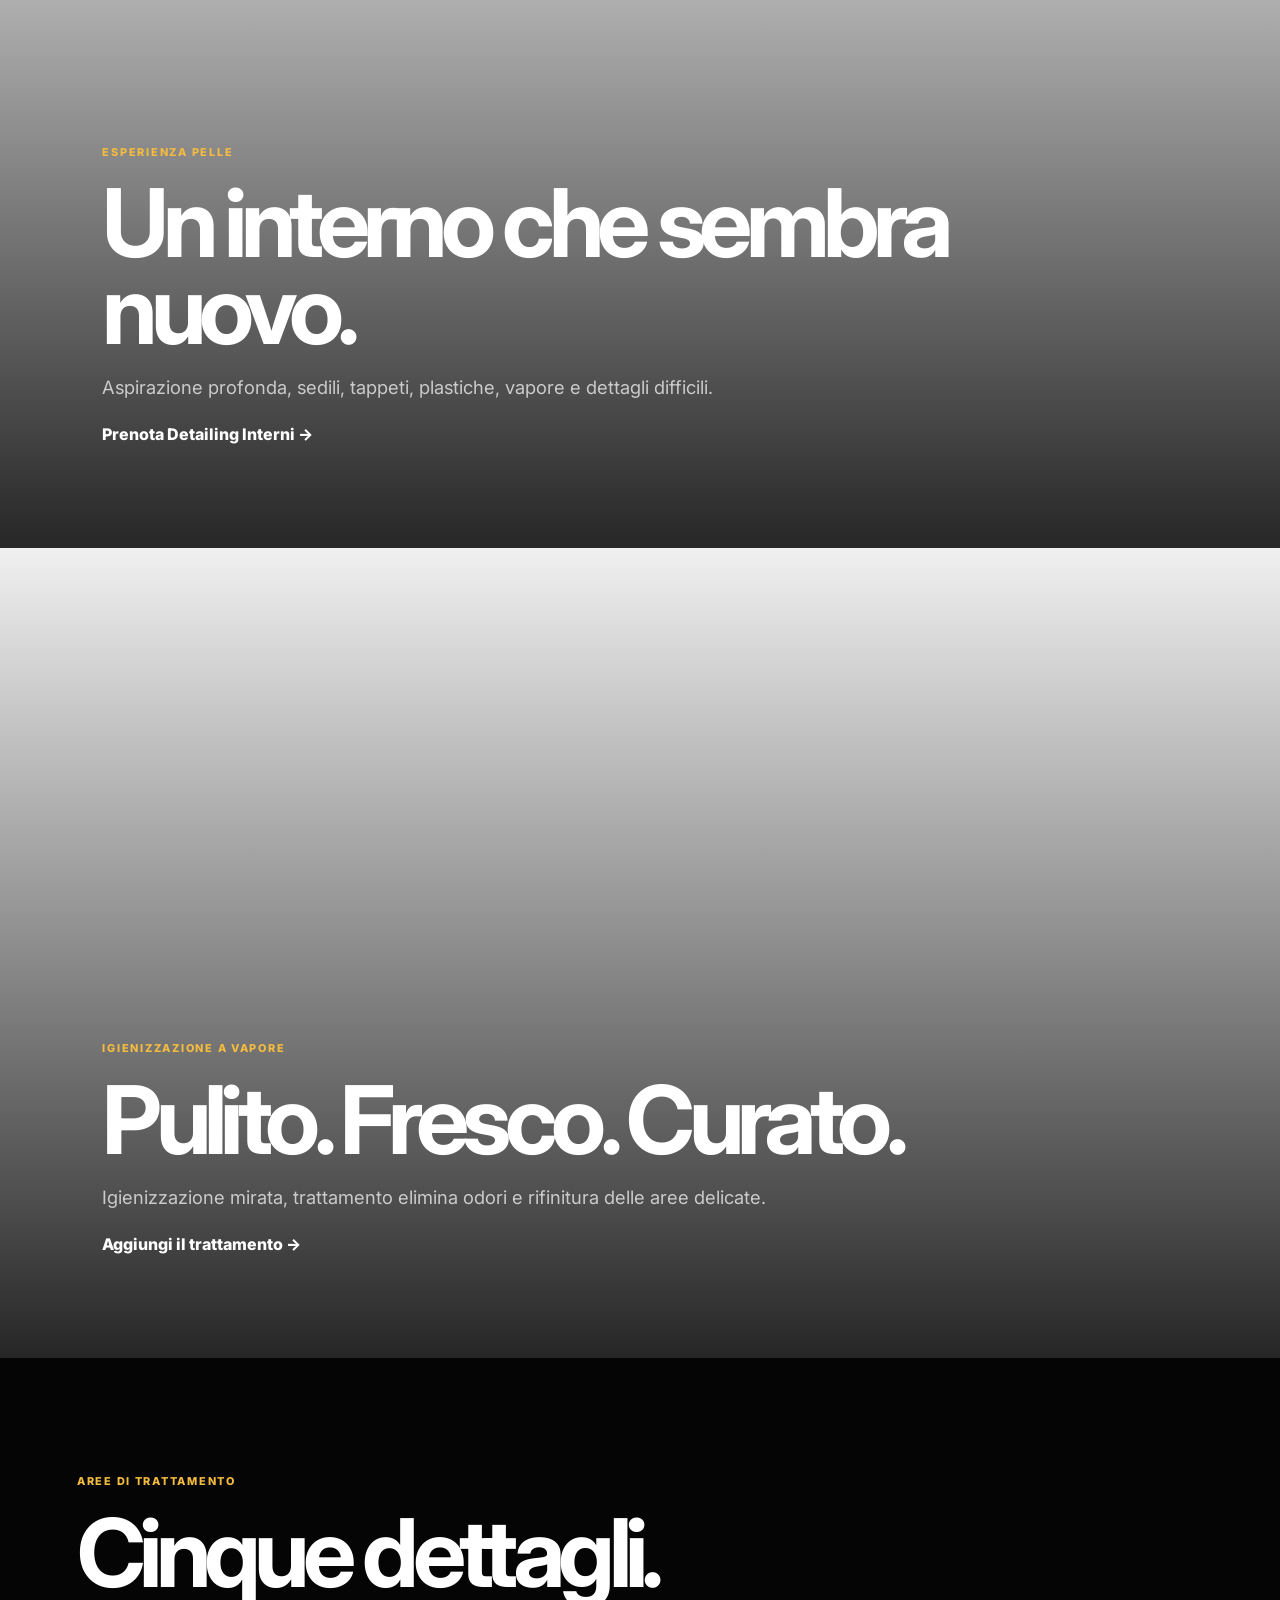
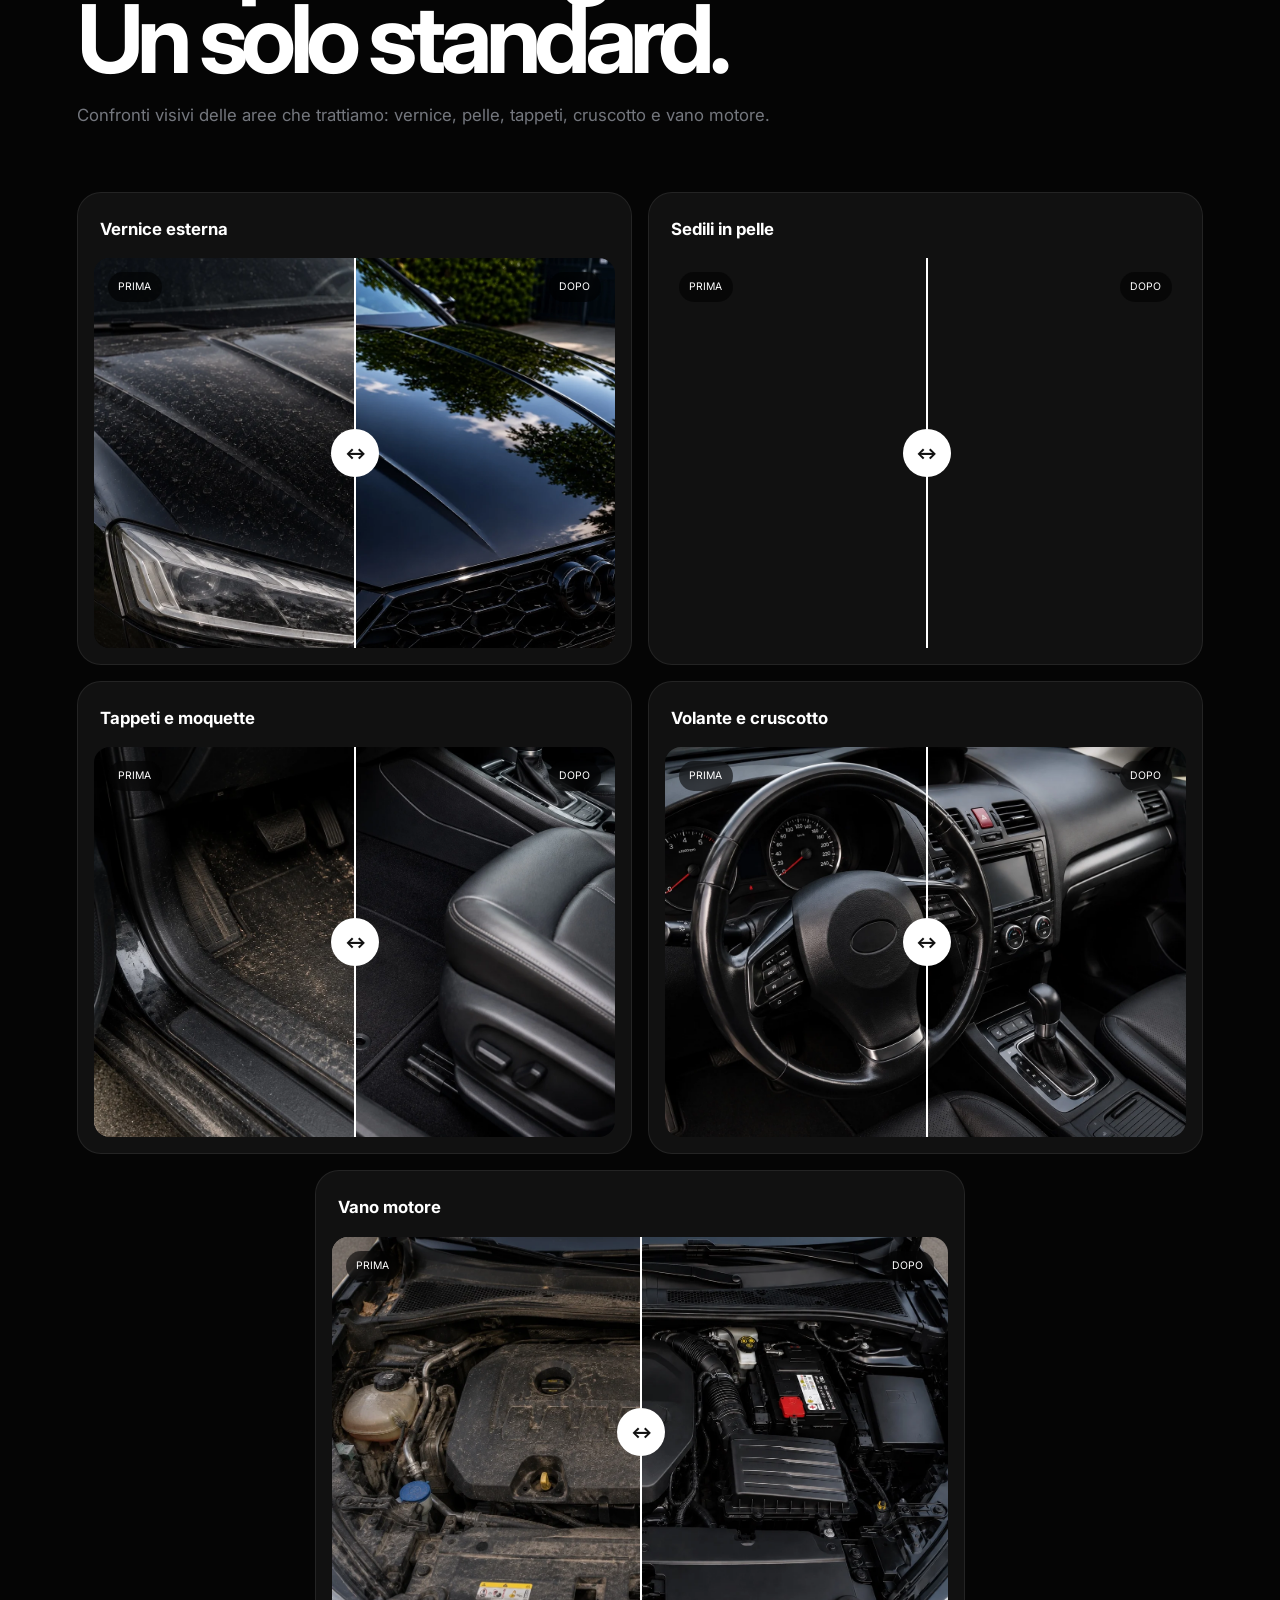
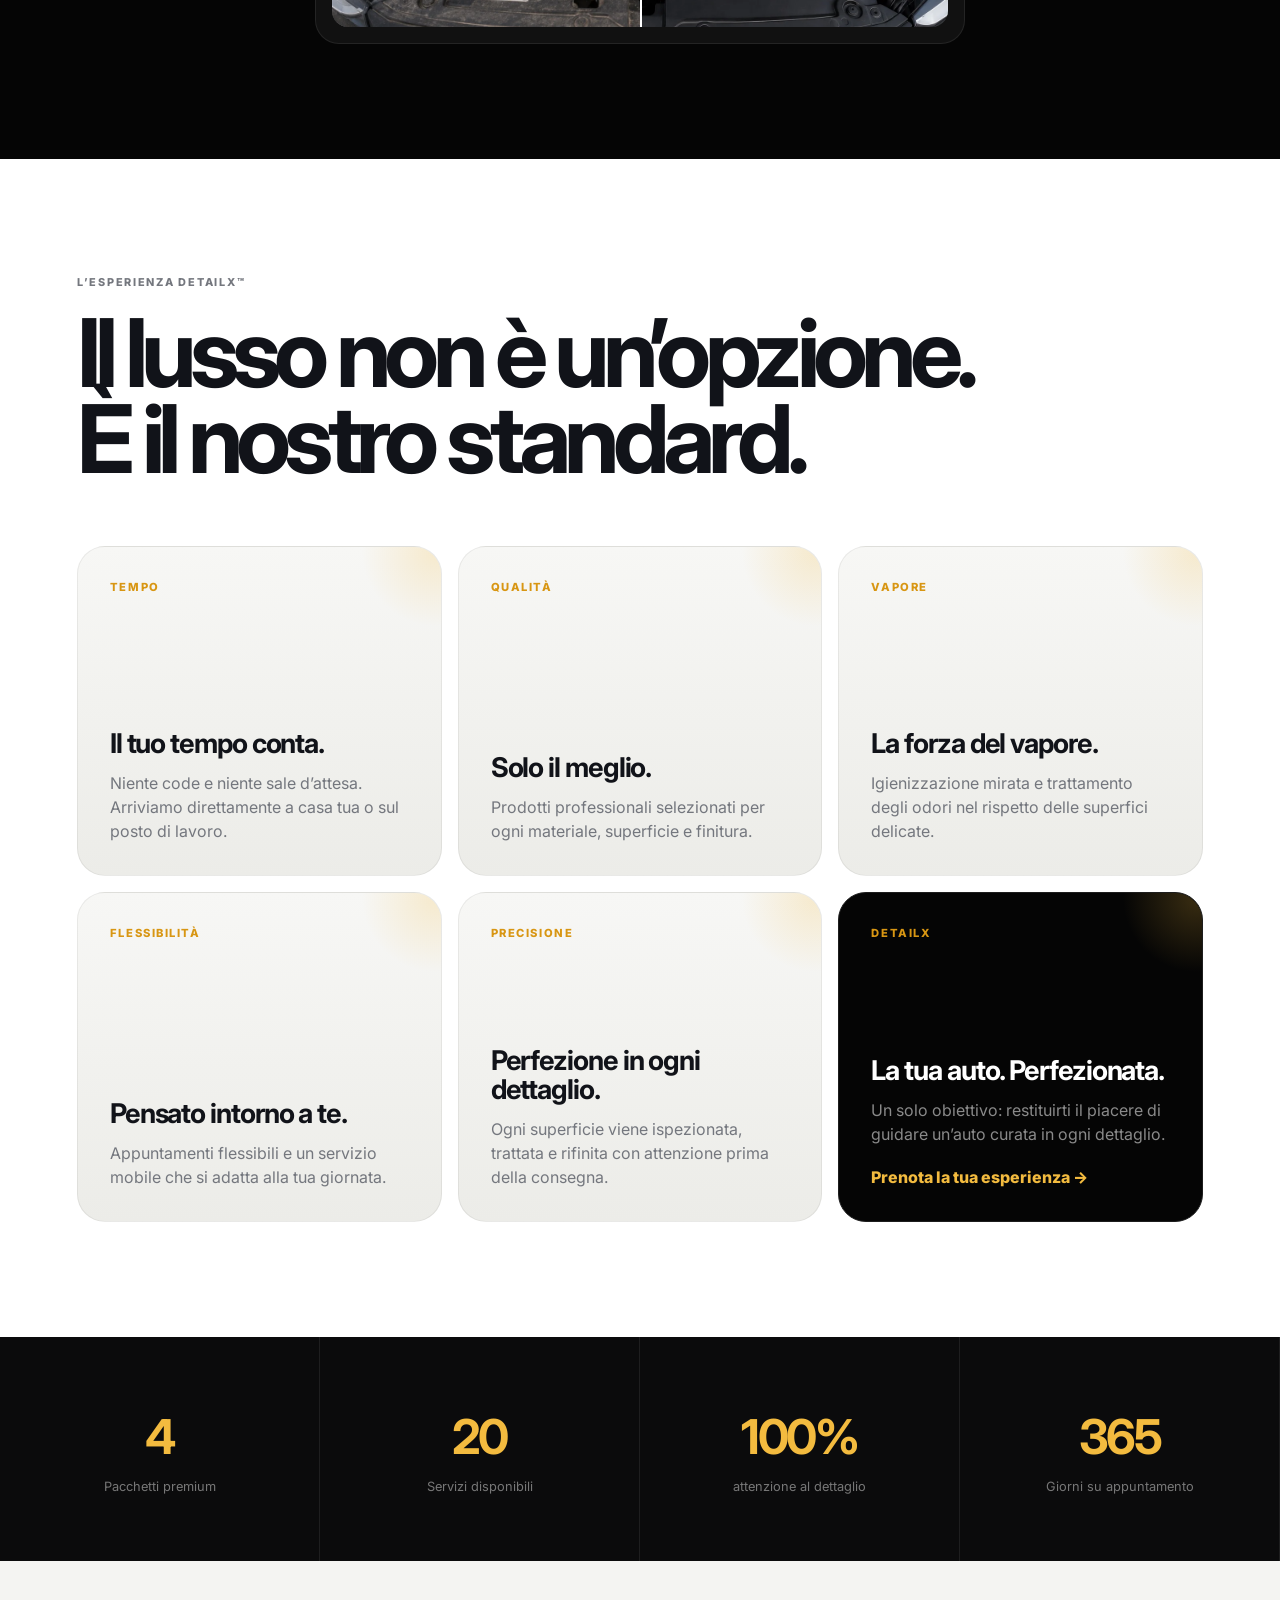
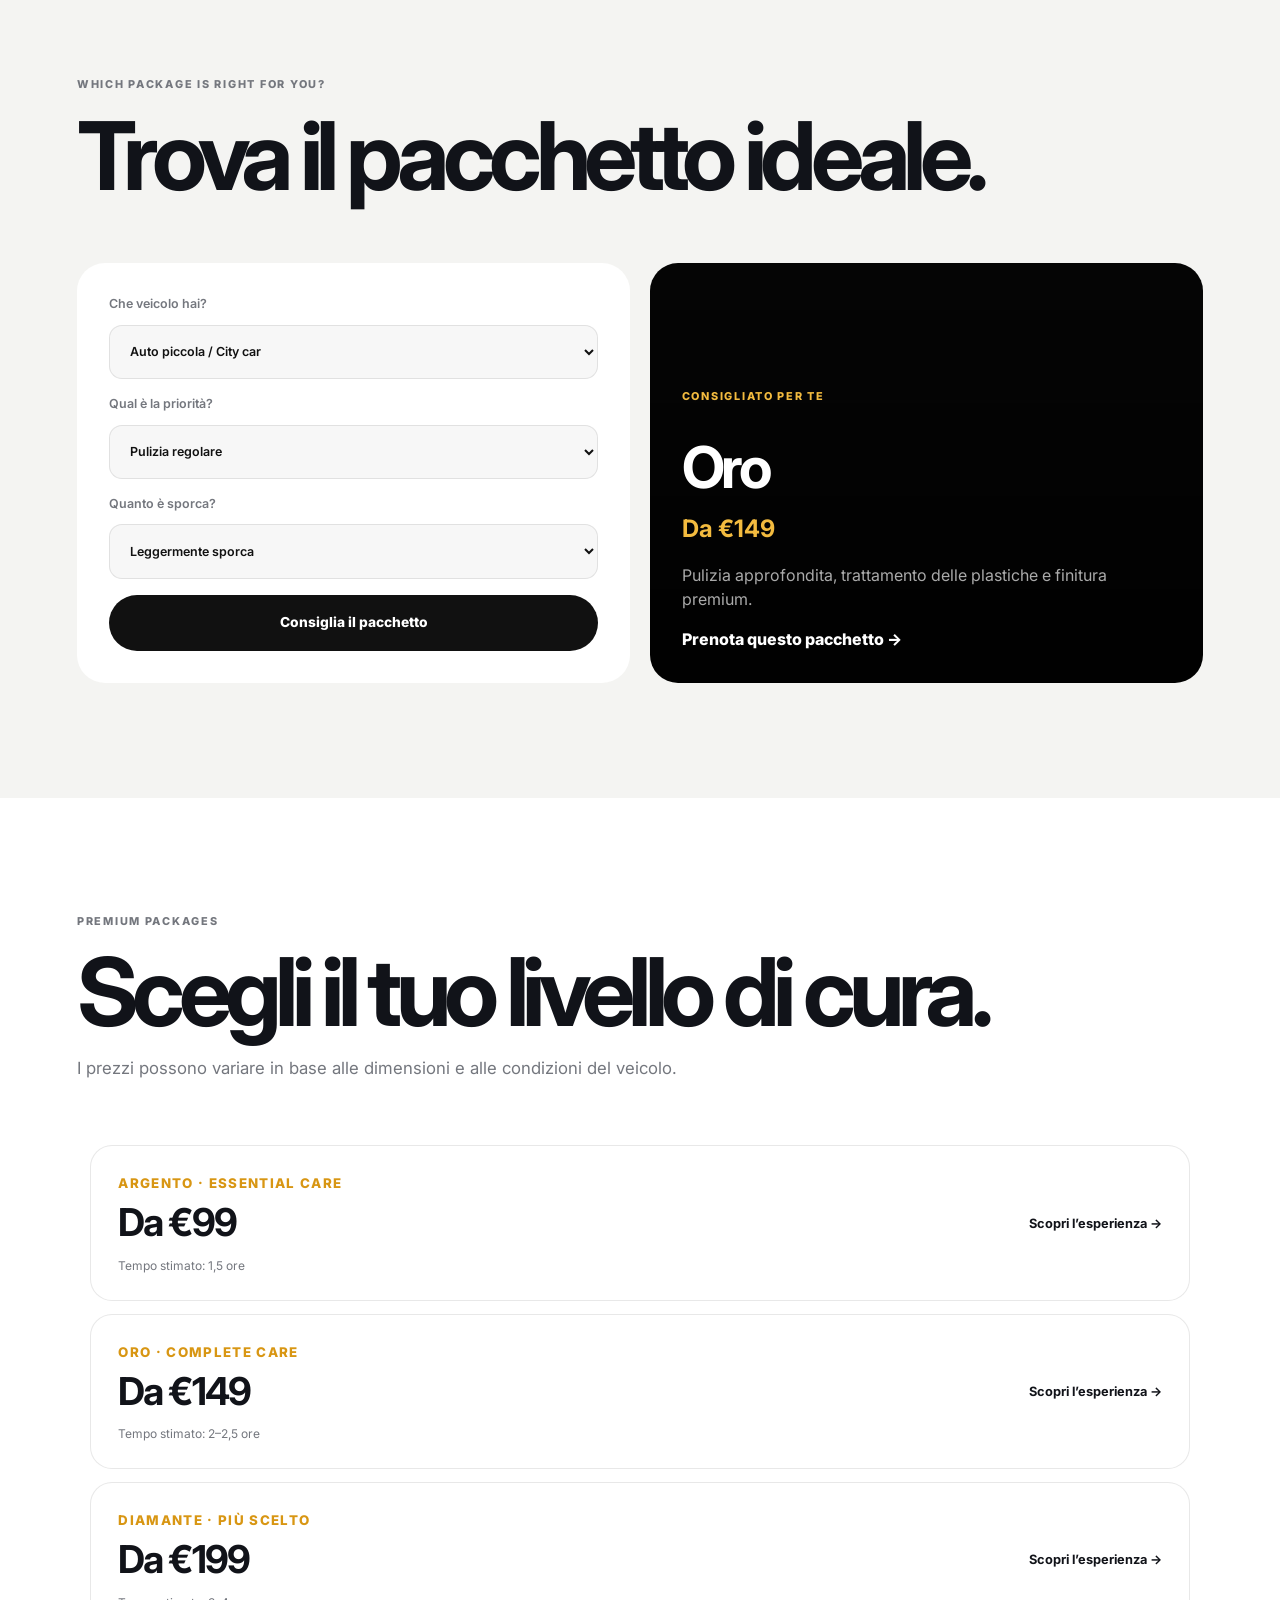
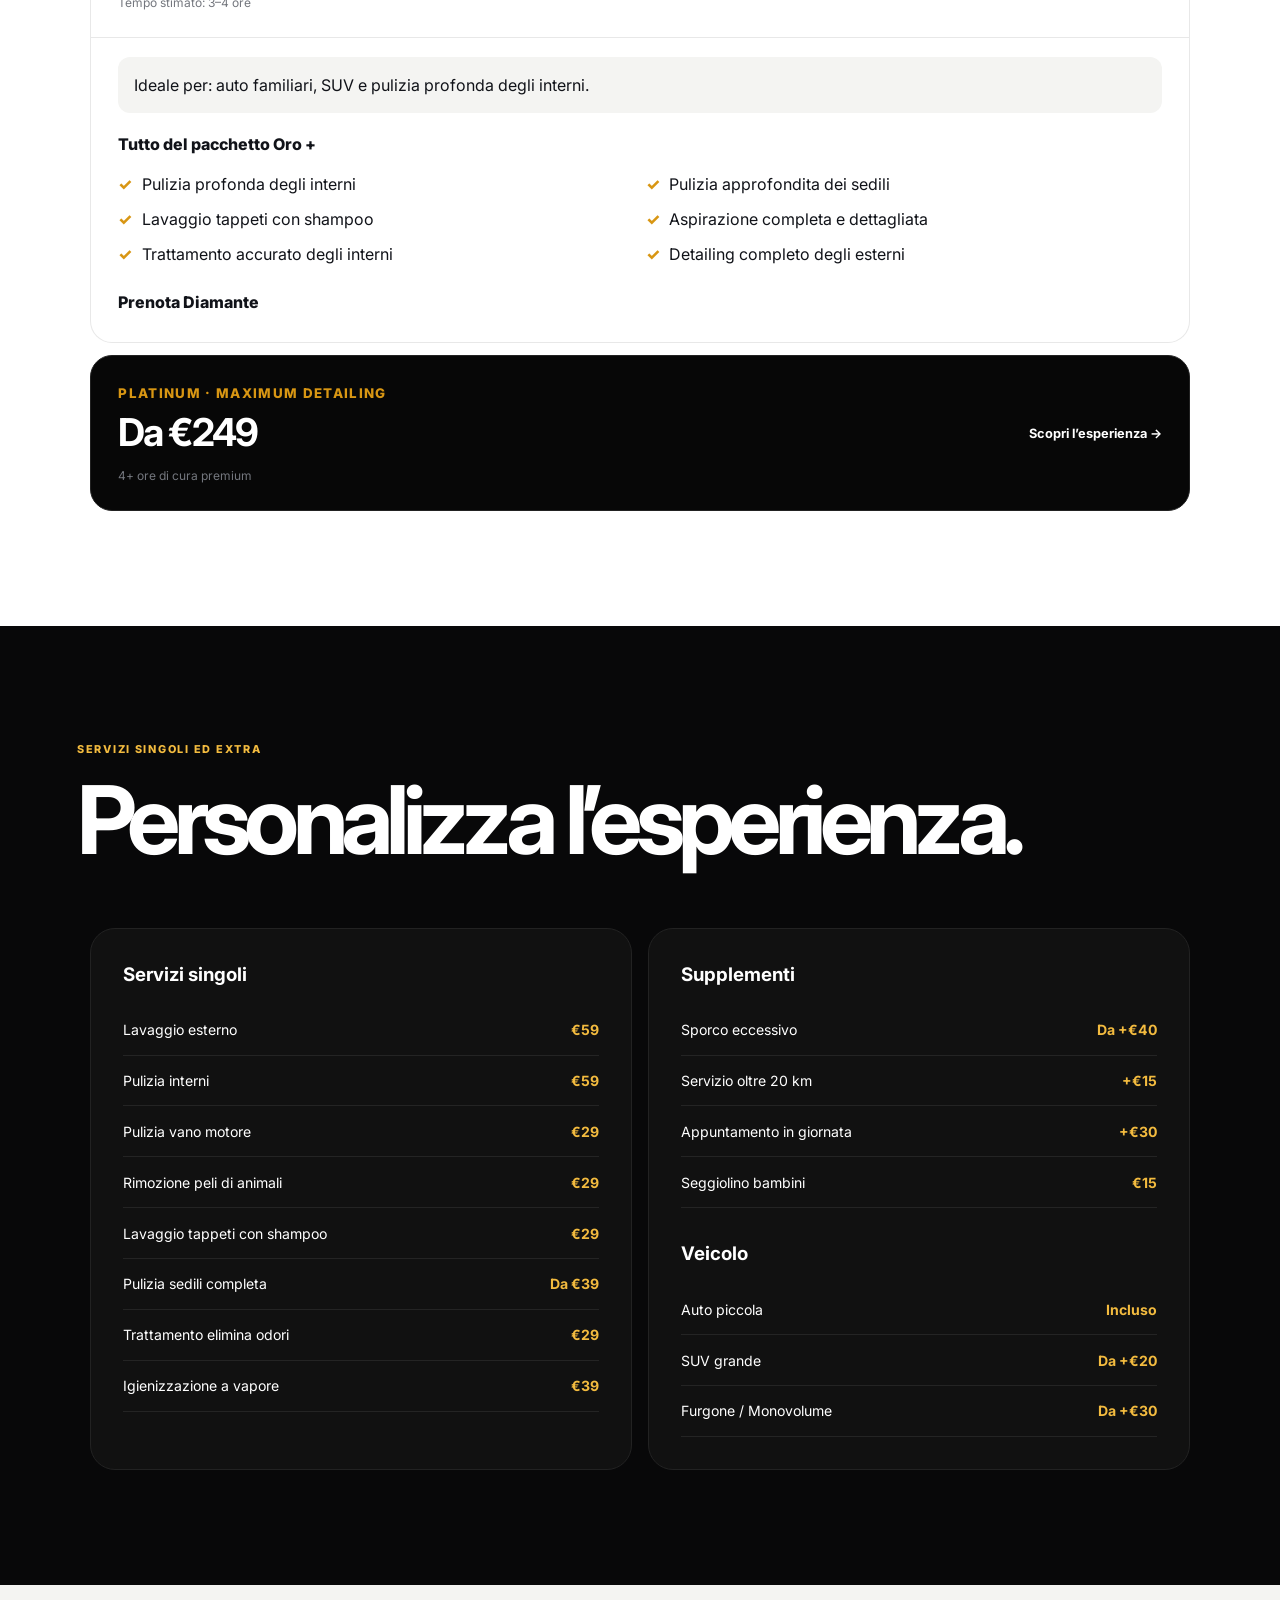
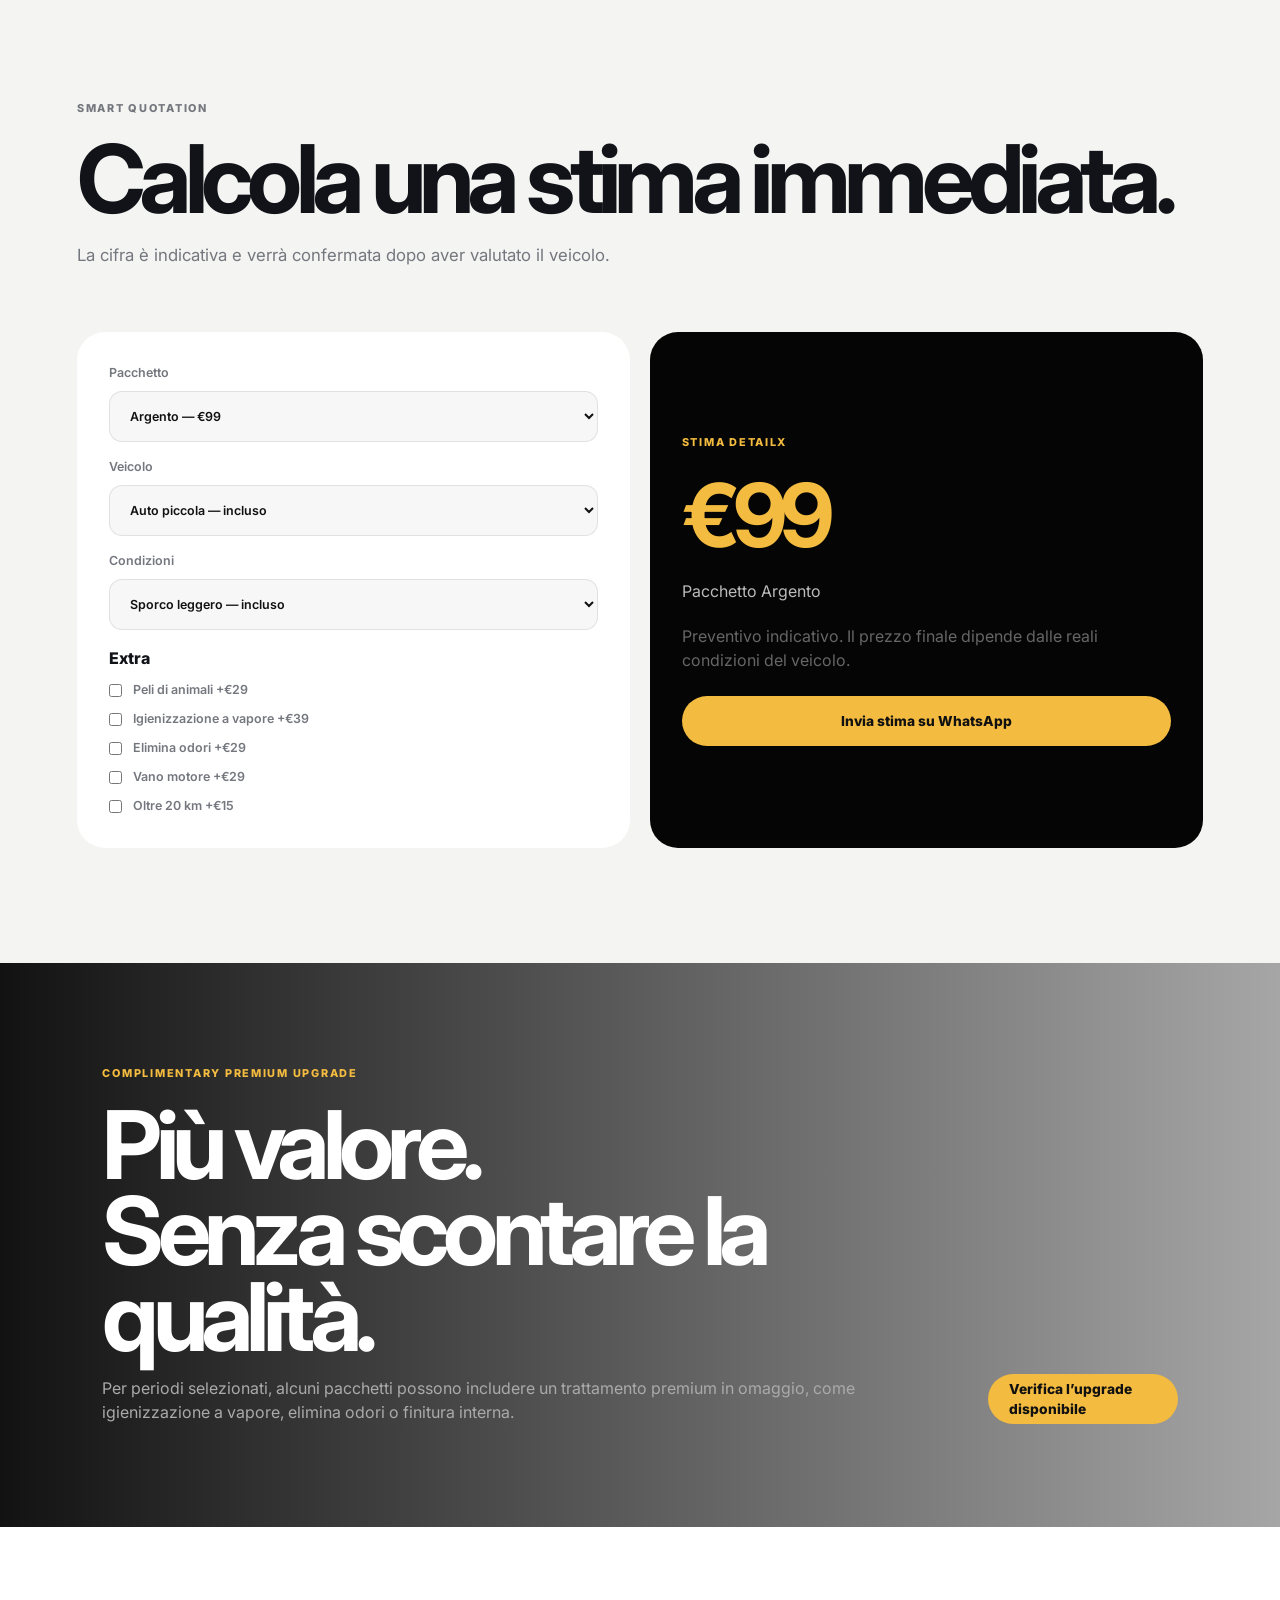
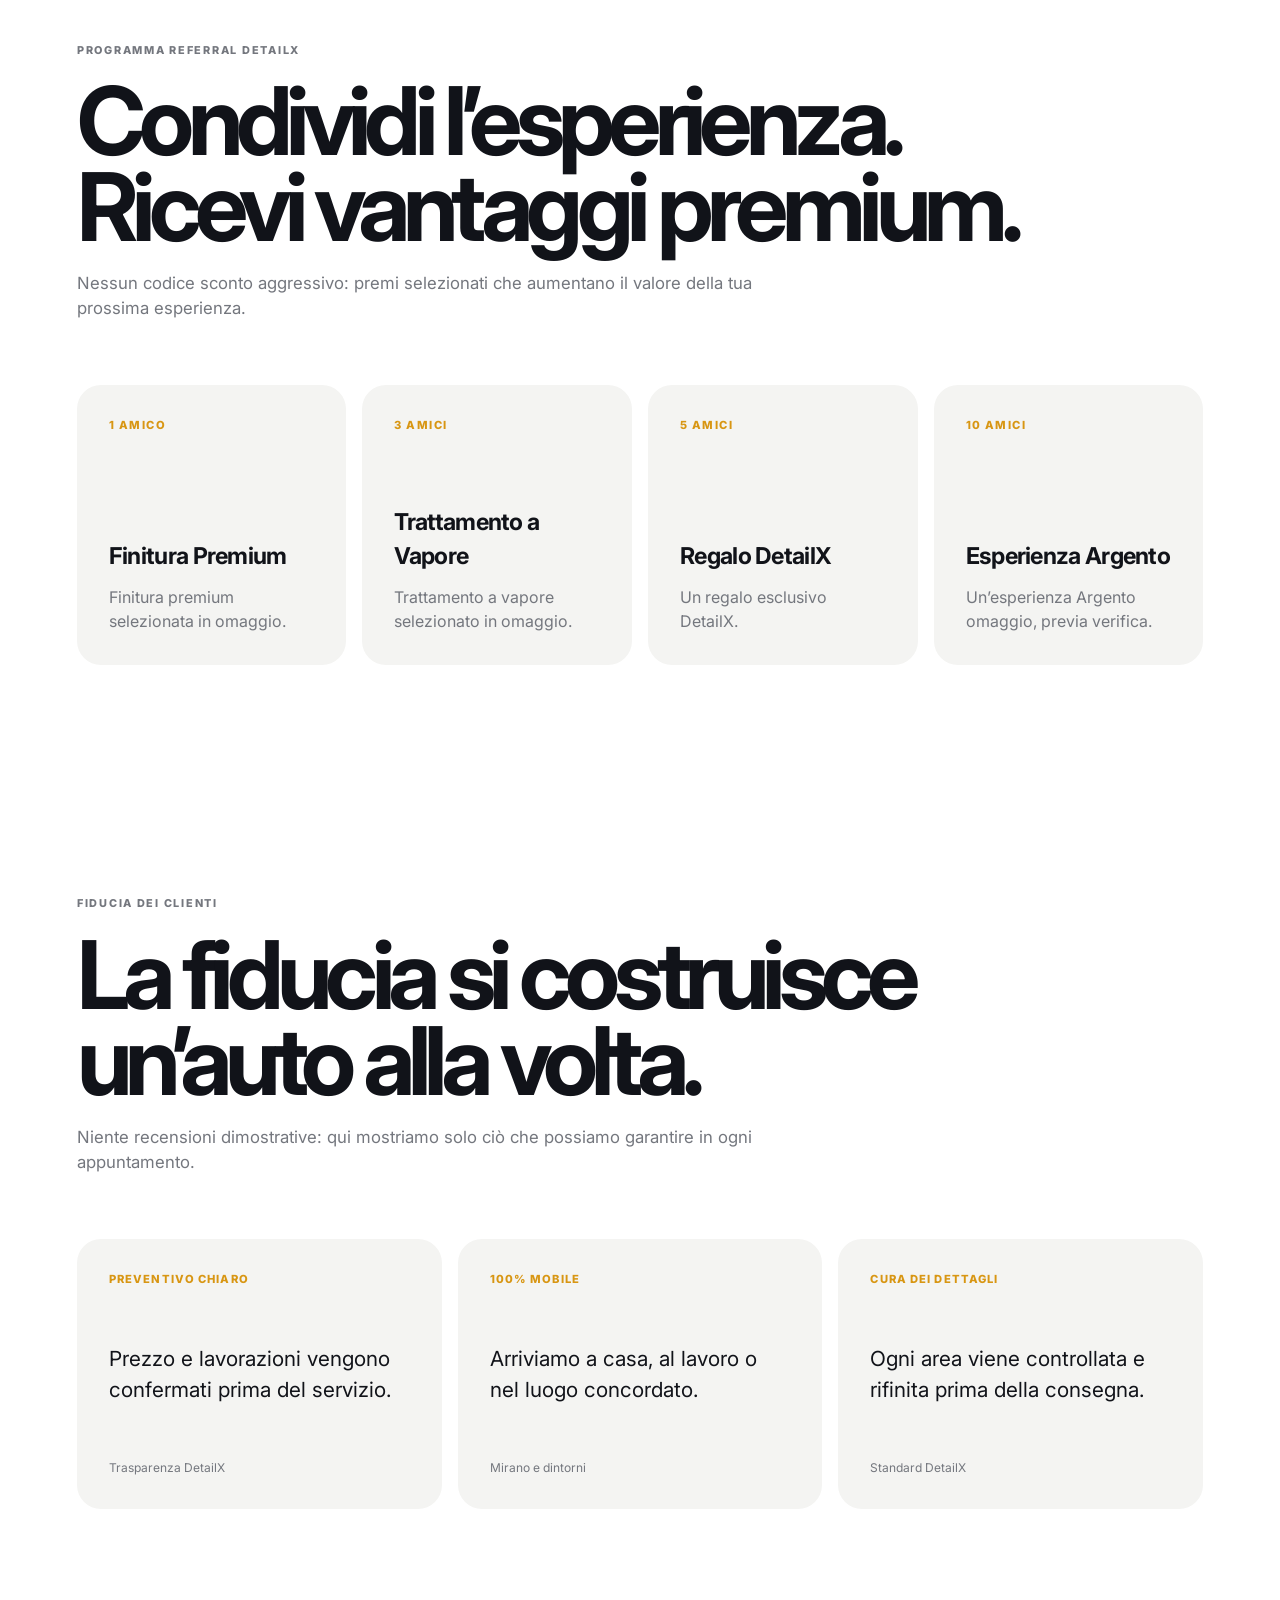
==== commit f3a35887: "Upgrade DetailX and publish premium Italian car-care services" ====
--- a/site/index.html
+++ b/site/index.html
@@ -29,7 +29,7 @@
 <header class="nav" id="nav">
 <a class="brand" href="#home">DETAIL<span>X</span></a>
 <nav>
-<a href="#experience">Esperienza</a>
+<a href="#trattamenti">Servizi premium</a>
 <a href="#personalizzazioni">Personalizzazioni</a>
 <a href="#before-after">Risultati</a>
 <a href="#packages">Pacchetti</a>
@@ -39,7 +39,7 @@
 </nav>
 <a class="nav-button" data-track="whatsapp_link" href="https://wa.me/393898563081?text=Ciao%20DetailX%2C%20vorrei%20un%20preventivo%20per%20il%20detailing%20a%20domicilio.%20La%20mia%20auto%20%C3%A8%20___%20e%20mi%20trovo%20a%20___." rel="noopener" target="_blank">WhatsApp</a>
 </header>
-<div class="wrap-site-banner" style="position:relative;z-index:4;margin-top:68px;text-align:center;background:#071114;border-bottom:1px solid rgba(93,234,255,.25);color:#eafcfe;padding:10px 12px;font:600 12px/1.5 Arial,sans-serif;letter-spacing:.06em"><a href="/car-wrapping/" style="color:inherit;text-decoration:none">NUOVO • DETAILX VISUAL STUDIO — CAR WRAPPING &amp; WINDOW TINT <span style="color:#5deaff">↗ ESPLORA</span></a></div>
+<div class="wrap-site-banner" style="position:relative;z-index:4;margin-top:68px;text-align:center;background:#071114;border-bottom:1px solid rgba(93,234,255,.25);color:#eafcfe;padding:10px 12px;font:600 12px/1.5 Arial,sans-serif;letter-spacing:.06em"><a href="/car-wrapping/" style="color:inherit;text-decoration:none">NUOVO • DETAILX VISUAL STUDIO — WRAPPING AUTO · OSCURAMENTO VETRI · ILLUMINAZIONE AMBIENTALE <span style="color:#5deaff">↗ ESPLORA</span></a></div>
 
 <a class="wa-float" data-track="whatsapp_sticky" href="https://wa.me/393898563081?text=Ciao%20DetailX%2C%20vorrei%20un%20preventivo%20per%20il%20detailing%20a%20domicilio.%20La%20mia%20auto%20%C3%A8%20___%20e%20mi%20trovo%20a%20___." rel="noopener" target="_blank">PREVENTIVO SU WHATSAPP →</a>
 <main>
@@ -53,7 +53,7 @@
 <div class="droplets"></div>
 </div>
 <div class="hero-shade"></div>
-<div class="hero-content reveal"><p class="eyebrow gold">MOBILE CAR DETAILING · MIRANO &amp; VENEZIA</p><h1>IL DETAILING<br/>VIENE DA TE.</h1><p class="hero-mobile-promise">A casa. Al lavoro. Dove preferisci.</p><p class="hero-description">Lavaggio e detailing professionale direttamente presso la tua abitazione o il tuo posto di lavoro.</p><p class="hero-price-line">Pacchetti <strong>da €99</strong> · Servizi singoli <strong>da €39</strong> · Extra <strong>da €29</strong></p><div class="actions"><a class="button gold-button" data-track="whatsapp_hero" href="https://wa.me/393898563081?text=Ciao%20DetailX%2C%20vorrei%20un%20preventivo%20per%20il%20detailing%20a%20domicilio.%20La%20mia%20auto%20%C3%A8%20___%20e%20mi%20trovo%20a%20___." rel="noopener" target="_blank">PRENOTA SU WHATSAPP</a><a class="button glass-button" href="#experience">Scopri DetailX</a><a class="button text-button" data-track="phone_hero" href="tel:+393898563081">Chiama</a></div><p class="hero-micro">Preventivo rapido • Nessun impegno • Risposta su WhatsApp</p></div>
+<div class="hero-content reveal"><p class="eyebrow gold">MOBILE CAR DETAILING · MIRANO &amp; VENEZIA</p><h1>IL DETAILING<br/>VIENE DA TE.</h1><p class="hero-mobile-promise">A casa. Al lavoro. Dove preferisci.</p><p class="hero-description">Lavaggio e detailing professionale direttamente presso la tua abitazione o il tuo posto di lavoro.</p><p class="hero-price-line">Pacchetti <strong>da €99</strong> · Servizi singoli <strong>da €39</strong> · Extra <strong>da €29</strong></p><div class="actions"><a class="button gold-button" data-track="whatsapp_hero" href="https://wa.me/393898563081?text=Ciao%20DetailX%2C%20vorrei%20un%20preventivo%20per%20il%20detailing%20a%20domicilio.%20La%20mia%20auto%20%C3%A8%20___%20e%20mi%20trovo%20a%20___." rel="noopener" target="_blank">PRENOTA SU WHATSAPP</a><a class="button glass-button" href="#trattamenti">Esplora i servizi</a><a class="button text-button" data-track="phone_hero" href="tel:+393898563081">Chiama</a></div><p class="hero-micro">Preventivo rapido • Nessun impegno • Risposta su WhatsApp</p></div>
 <div class="hero-caption">Sequenza cinematografica animata · water beading · vapore · dettagli</div>
 </section>
 <section class="trust-strip"><div><b>A CASA</b><span>Arriviamo direttamente al tuo domicilio.</span></div><div><b>AL LAVORO</b><span>La tua auto viene curata mentre lavori.</span></div><div><b>DOVE PREFERISCI</b><span>Mirano, Spinea, Maerne, Martellago, Mestre e dintorni.</span></div><div><b>PREZZI CHIARI</b><span>Pacchetti da €99 · servizi da €39 · extra da €29.</span></div></section>
@@ -72,6 +72,51 @@
   <article class="dx-personal-card"><span class="dx-num">02 / VETRI</span><h3>Oscuramento vetri auto</h3><p>Pellicole per vetri e livelli di oscuramento da scegliere in base al modello, alle esigenze di privacy e alle norme italiane.</p><a href="/car-wrapping/">Esplora l’anteprima ↗</a></article>
   <article class="dx-personal-card"><span class="dx-num">03 / STILE</span><h3>Wrapping auto</h3><p>Personalizza l’aspetto dell’auto con pellicole e finiture lucide, satinate o opache. Il progetto viene valutato su misura.</p><a href="/car-wrapping/">Scopri il Visual Studio ↗</a></article>
  </div>
+</section>
+
+<section class="dx-treatments" id="trattamenti" data-dx-catalog aria-labelledby="trattamenti-title">
+  <div class="dx-treatments-shell">
+    <div class="dx-treatments-heading">
+      <p class="dx-treatments-kicker">DETAILX / SERVIZI SPECIALISTICI</p>
+      <h2 id="trattamenti-title">Più cura. Più carattere.</h2>
+      <p>Scopri nuovi trattamenti per carrozzeria, interni e cristalli. Ogni intervento parte da una valutazione del veicolo.</p>
+    </div>
+    <div class="dx-filter-row" role="group" aria-label="Filtra i servizi"><button type="button" data-dx-filter="all" aria-pressed="true" class="is-active">Tutti</button><button type="button" data-dx-filter="vernice" aria-pressed="false">Vernice e protezione</button><button type="button" data-dx-filter="interni" aria-pressed="false">Interni</button><button type="button" data-dx-filter="vetri" aria-pressed="false">Vetri e fari</button></div>
+    <p class="dx-filter-status" data-dx-count aria-live="polite">6 trattamenti da esplorare</p>
+    <div class="dx-treatment-grid">
+      <article class="dx-treatment-card" data-dx-category="vernice" id="trattamenti-lucidatura">
+        <div class="dx-treatment-top"><span class="dx-service-index">01 / VERNICE</span><span class="dx-service-symbol" aria-hidden="true">✦</span></div>
+        <div class="dx-treatment-copy"><h3>Lucidatura carrozzeria</h3><p>Valutazione della vernice e interventi di lucidatura per migliorare profondità, riflessi e finitura, secondo lo stato del veicolo.</p></div>
+        <a href="https://wa.me/393898563081?text=Ciao%20DetailX%2C%20vorrei%20informazioni%20e%20un%20preventivo%20per%20Lucidatura%20carrozzeria.%20Auto%3A%20___.%20Zona%3A%20___." target="_blank" rel="noopener noreferrer" data-track="premium_lucidatura" aria-label="Richiedi informazioni su Lucidatura carrozzeria">Richiedi informazioni <span aria-hidden="true">↗</span></a>
+      </article>
+      <article class="dx-treatment-card" data-dx-category="vernice" id="trattamenti-ceramica">
+        <div class="dx-treatment-top"><span class="dx-service-index">02 / PROTEZIONE</span><span class="dx-service-symbol" aria-hidden="true">◈</span></div>
+        <div class="dx-treatment-copy"><h3>Protezione ceramica</h3><p>Trattamenti protettivi per facilitare la manutenzione e valorizzare la superficie. Durata e soluzione da definire dopo l’ispezione.</p></div>
+        <a href="https://wa.me/393898563081?text=Ciao%20DetailX%2C%20vorrei%20informazioni%20e%20un%20preventivo%20per%20Protezione%20ceramica.%20Auto%3A%20___.%20Zona%3A%20___." target="_blank" rel="noopener noreferrer" data-track="premium_ceramica" aria-label="Richiedi informazioni su Protezione ceramica">Richiedi informazioni <span aria-hidden="true">↗</span></a>
+      </article>
+      <article class="dx-treatment-card" data-dx-category="vernice" id="trattamenti-decontaminazione">
+        <div class="dx-treatment-top"><span class="dx-service-index">03 / VERNICE</span><span class="dx-service-symbol" aria-hidden="true">◇</span></div>
+        <div class="dx-treatment-copy"><h3>Decontaminazione vernice</h3><p>Rimozione mirata dei contaminanti superficiali prima della lucidatura o di un trattamento protettivo.</p></div>
+        <a href="https://wa.me/393898563081?text=Ciao%20DetailX%2C%20vorrei%20informazioni%20e%20un%20preventivo%20per%20Decontaminazione%20vernice.%20Auto%3A%20___.%20Zona%3A%20___." target="_blank" rel="noopener noreferrer" data-track="premium_decontaminazione" aria-label="Richiedi informazioni su Decontaminazione vernice">Richiedi informazioni <span aria-hidden="true">↗</span></a>
+      </article>
+      <article class="dx-treatment-card" data-dx-category="interni" id="trattamenti-pelle">
+        <div class="dx-treatment-top"><span class="dx-service-index">04 / INTERNI</span><span class="dx-service-symbol" aria-hidden="true">◉</span></div>
+        <div class="dx-treatment-copy"><h3>Trattamento pelle</h3><p>Pulizia delicata e protezione dei rivestimenti in pelle, con prodotti selezionati in base al materiale e alle condizioni.</p></div>
+        <a href="https://wa.me/393898563081?text=Ciao%20DetailX%2C%20vorrei%20informazioni%20e%20un%20preventivo%20per%20Trattamento%20pelle.%20Auto%3A%20___.%20Zona%3A%20___." target="_blank" rel="noopener noreferrer" data-track="premium_pelle" aria-label="Richiedi informazioni su Trattamento pelle">Richiedi informazioni <span aria-hidden="true">↗</span></a>
+      </article>
+      <article class="dx-treatment-card" data-dx-category="vetri" id="trattamenti-fari">
+        <div class="dx-treatment-top"><span class="dx-service-index">05 / VETRI E FARI</span><span class="dx-service-symbol" aria-hidden="true">✧</span></div>
+        <div class="dx-treatment-copy"><h3>Ripristino fari</h3><p>Valutazione dei fari opacizzati e possibili interventi di ripristino della trasparenza e della finitura esterna.</p></div>
+        <a href="https://wa.me/393898563081?text=Ciao%20DetailX%2C%20vorrei%20informazioni%20e%20un%20preventivo%20per%20Ripristino%20fari.%20Auto%3A%20___.%20Zona%3A%20___." target="_blank" rel="noopener noreferrer" data-track="premium_fari" aria-label="Richiedi informazioni su Ripristino fari">Richiedi informazioni <span aria-hidden="true">↗</span></a>
+      </article>
+      <article class="dx-treatment-card" data-dx-category="vetri" id="trattamenti-vetri">
+        <div class="dx-treatment-top"><span class="dx-service-index">06 / VETRI E FARI</span><span class="dx-service-symbol" aria-hidden="true">◎</span></div>
+        <div class="dx-treatment-copy"><h3>Protezione idrorepellente vetri</h3><p>Trattamento idrorepellente dei cristalli per favorire il deflusso dell’acqua. Applicabilità da verificare sul veicolo.</p></div>
+        <a href="https://wa.me/393898563081?text=Ciao%20DetailX%2C%20vorrei%20informazioni%20e%20un%20preventivo%20per%20Protezione%20idrorepellente%20vetri.%20Auto%3A%20___.%20Zona%3A%20___." target="_blank" rel="noopener noreferrer" data-track="premium_vetri" aria-label="Richiedi informazioni su Protezione idrorepellente vetri">Richiedi informazioni <span aria-hidden="true">↗</span></a>
+      </article>
+    </div>
+    <div class="dx-treatments-footer"><div><strong>Ogni auto è diversa.</strong><p>Servizi specialistici su valutazione e appuntamento. Preventivi e disponibilità da confermare; non sono inclusi nei prezzi dei pacchetti standard.</p></div><a href="https://wa.me/393898563081?text=Ciao%20DetailX%2C%20vorrei%20informazioni%20e%20un%20preventivo%20per%20un%20trattamento%20specialistico%20per%20la%20mia%20auto.%20Auto%3A%20___.%20Zona%3A%20___." target="_blank" rel="noopener noreferrer">Parla con DetailX <span aria-hidden="true">↗</span></a></div>
+  </div>
 </section>
 <section class="experience" id="experience">
 <article class="experience-panel exp-black reveal">
@@ -446,5 +491,6 @@
 <div class="footer-right"><a data-track="phone_link" href="tel:+393898563081">+39 389 856 3081</a><p>© <span id="year"></span> DetailX</p></div>
 </footer>
 <script src="script.js"></script>
+<script src="/catalogo-servizi.js" defer></script>
 </body>
 </html>
--- a/site/servizi-extra.css
+++ b/site/servizi-extra.css
@@ -12,3 +12,39 @@
 .dx-personal-card a{margin-top:auto;color:#f7d497;text-decoration:none;font-weight:750;font-size:14px}
 .dx-personal-card a:hover,.dx-personal-card a:focus-visible{text-decoration:underline}
 @media(max-width:850px){.dx-personal-grid{grid-template-columns:1fr}.dx-personal-section{padding:64px 20px}.dx-personal-card{min-height:auto;padding:26px}}
+
+
+/* Premium treatments: responsive, accessible, and consistent with DetailX */
+.dx-treatments{background:#101113;color:#fff;padding:clamp(68px,8vw,115px) clamp(18px,6vw,92px);scroll-margin-top:74px}
+.dx-treatments-shell{max-width:1320px;margin:0 auto}
+.dx-treatments-heading{max-width:850px}
+.dx-treatments-kicker{font:800 12px/1.5 Inter,Arial,sans-serif;letter-spacing:.2em;color:#eabd73;margin:0 0 17px}
+.dx-treatments h2{font:800 clamp(2.5rem,5.4vw,5.4rem)/1.02 Inter,Arial,sans-serif;letter-spacing:-.055em;margin:0 0 22px;color:#fff}
+.dx-treatments-heading>p:last-child{font-size:clamp(1rem,1.5vw,1.18rem);line-height:1.75;color:#abb0b7;max-width:690px;margin:0}
+.dx-filter-row{display:flex;gap:10px;flex-wrap:wrap;margin-top:40px}
+.dx-filter-row button{font:700 13px/1.2 Inter,Arial,sans-serif;border:1px solid #363a40;border-radius:100px;padding:12px 17px;color:#d4d7dc;background:#1b1e22;cursor:pointer;transition:color .2s,background .2s,border-color .2s}
+.dx-filter-row button:is(:hover,:focus-visible){border-color:#eabd73;color:#fff}
+.dx-filter-row button.is-active{background:#f3bb3f;border-color:#f3bb3f;color:#161512}
+.dx-filter-status{color:#858a92;font-size:12px;letter-spacing:.05em;margin:18px 0 20px;min-height:20px}
+.dx-treatment-grid{display:grid;grid-template-columns:repeat(3,minmax(0,1fr));gap:15px}
+.dx-treatment-card{position:relative;display:flex;flex-direction:column;justify-content:space-between;min-height:326px;padding:30px 28px;border:1px solid #36383d;border-radius:20px;background:radial-gradient(circle at 95% 0%,rgba(241,188,77,.09),transparent 42%),linear-gradient(140deg,#202124,#151619);transition:transform .25s,border-color .25s,box-shadow .25s;overflow:hidden}
+.dx-treatment-card:after{content:"";position:absolute;right:-45px;top:-55px;width:150px;height:150px;border:1px solid rgba(255,255,255,.035);border-radius:100%;pointer-events:none}
+.dx-treatment-card:is(:hover,:focus-within){border-color:rgba(243,187,63,.64);transform:translateY(-3px);box-shadow:0 24px 45px rgba(0,0,0,.18)}
+.dx-treatment-card[hidden]{display:none!important}
+.dx-treatment-top{display:flex;justify-content:space-between;align-items:start;gap:10px}
+.dx-service-index{color:#dfb46f;font-size:11px;font-weight:800;letter-spacing:.18em}
+.dx-service-symbol{font-size:29px;color:#f2c16c;line-height:1}
+.dx-treatment-copy h3{font:750 clamp(1.3rem,1.7vw,1.75rem)/1.2 Inter,Arial,sans-serif;letter-spacing:-.03em;color:#f6f6f4;margin:22px 0 12px}
+.dx-treatment-copy p{font-size:14px;line-height:1.7;color:#adb1b8;margin:0 0 26px}
+.dx-treatment-card>a{font-size:13px;font-weight:800;color:#f0c477;text-decoration:none;display:flex;gap:12px;align-items:center;justify-content:space-between;border-top:1px solid rgba(255,255,255,.12);padding-top:17px;margin-top:auto}
+.dx-treatment-card>a:hover{text-decoration:underline}
+.dx-treatments-footer{margin-top:18px;display:flex;gap:24px;align-items:center;justify-content:space-between;background:#202123;border:1px solid #33363c;border-radius:18px;padding:25px 30px}
+.dx-treatments-footer strong{font-size:17px;font-weight:800;color:#fff}
+.dx-treatments-footer p{color:#aeb2b8;font-size:13px;line-height:1.6;margin:6px 0 0;max-width:680px}
+.dx-treatments-footer>a{flex-shrink:0;color:#151515;background:#f3bb3f;padding:15px 19px;border-radius:999px;text-decoration:none;font-weight:800;font-size:13px}
+.dx-treatments-footer>a:hover{background:#ffcf68}
+.dx-personal-section{scroll-margin-top:74px}
+.dx-treatments :focus-visible,.dx-personal-section :focus-visible{outline:3px solid #f3bb3f;outline-offset:4px}
+@media(max-width:1080px){.dx-treatment-grid{grid-template-columns:repeat(2,minmax(0,1fr))}}
+@media(max-width:720px){.dx-treatments{padding:64px 19px}.dx-treatment-grid{grid-template-columns:1fr}.dx-treatment-card{min-height:265px;padding:25px 22px}.dx-treatments-footer{flex-direction:column;align-items:flex-start}.dx-treatments-footer>a{width:100%;text-align:center}.dx-filter-row{gap:8px;margin-top:25px}.dx-filter-row button{padding:10px 13px;font-size:12px}}
+@media(prefers-reduced-motion:reduce){.dx-treatment-card,.dx-filter-row button{transition:none!important}}
